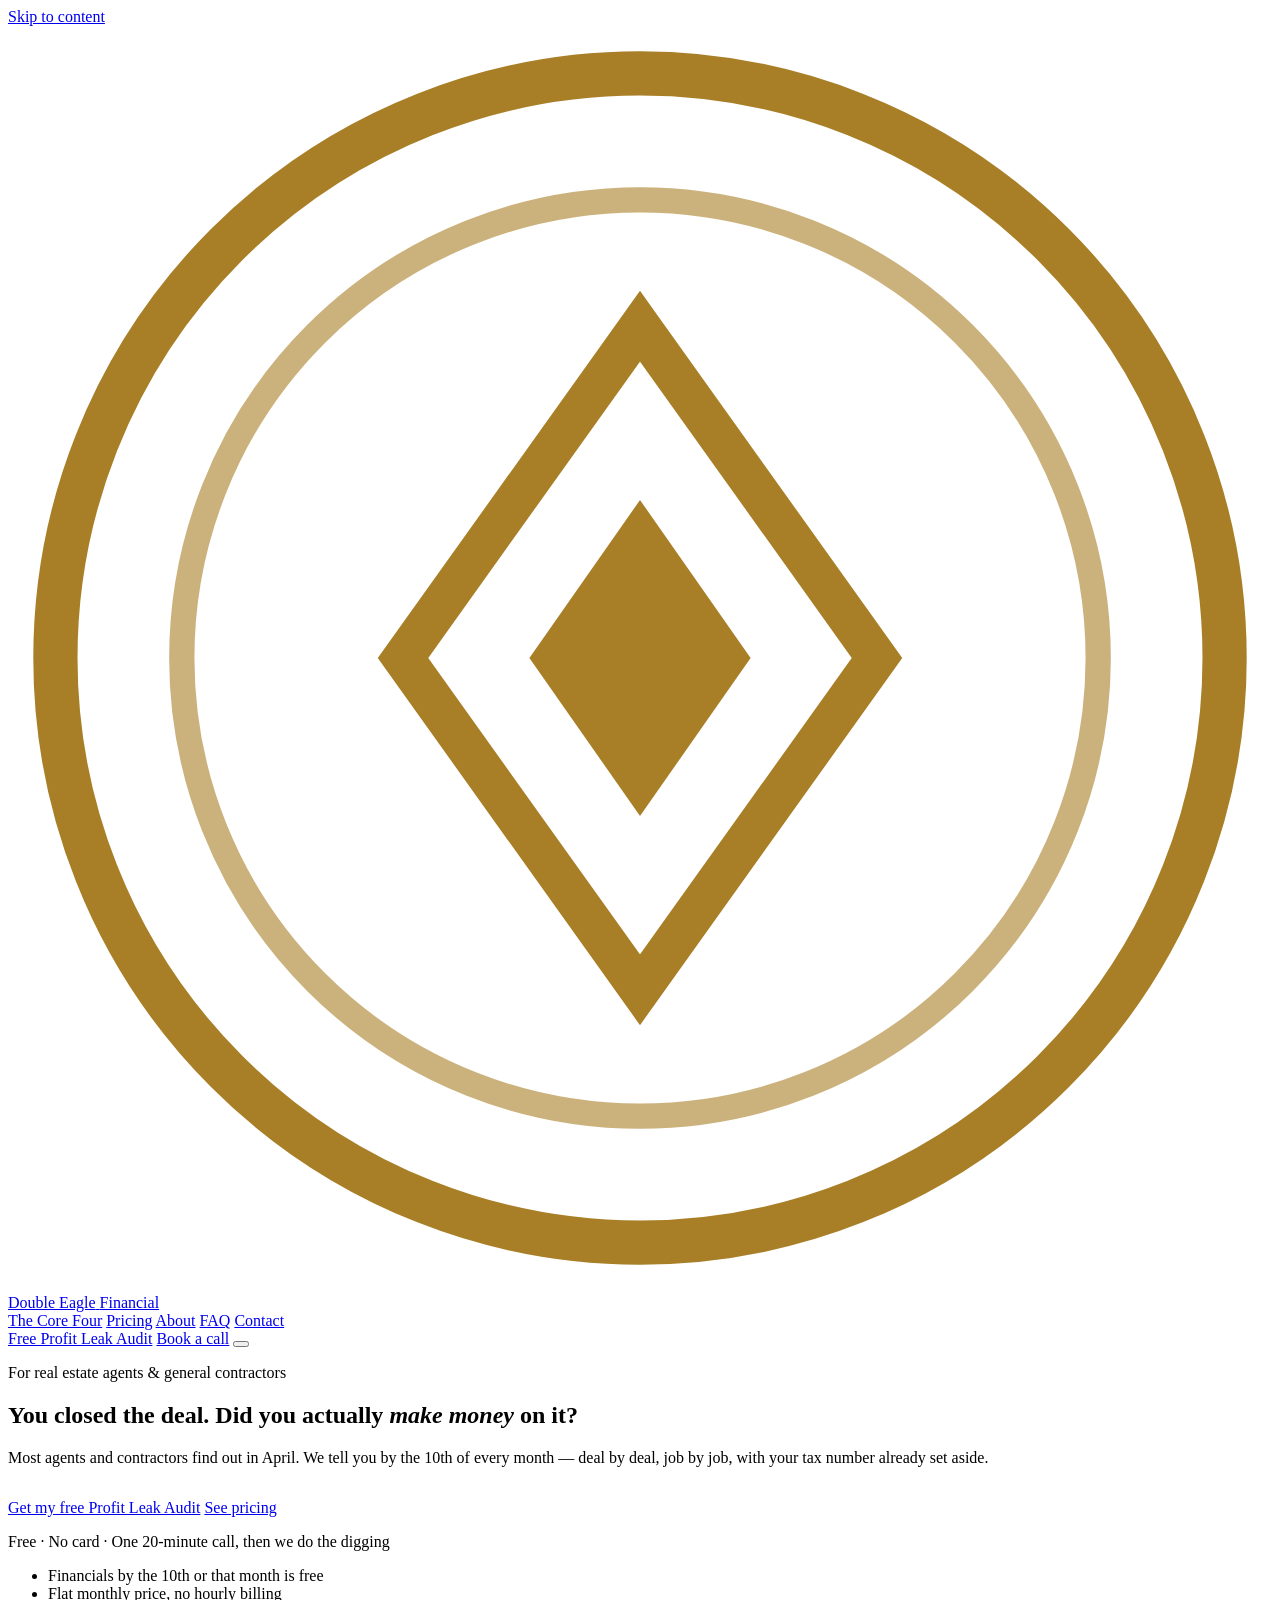
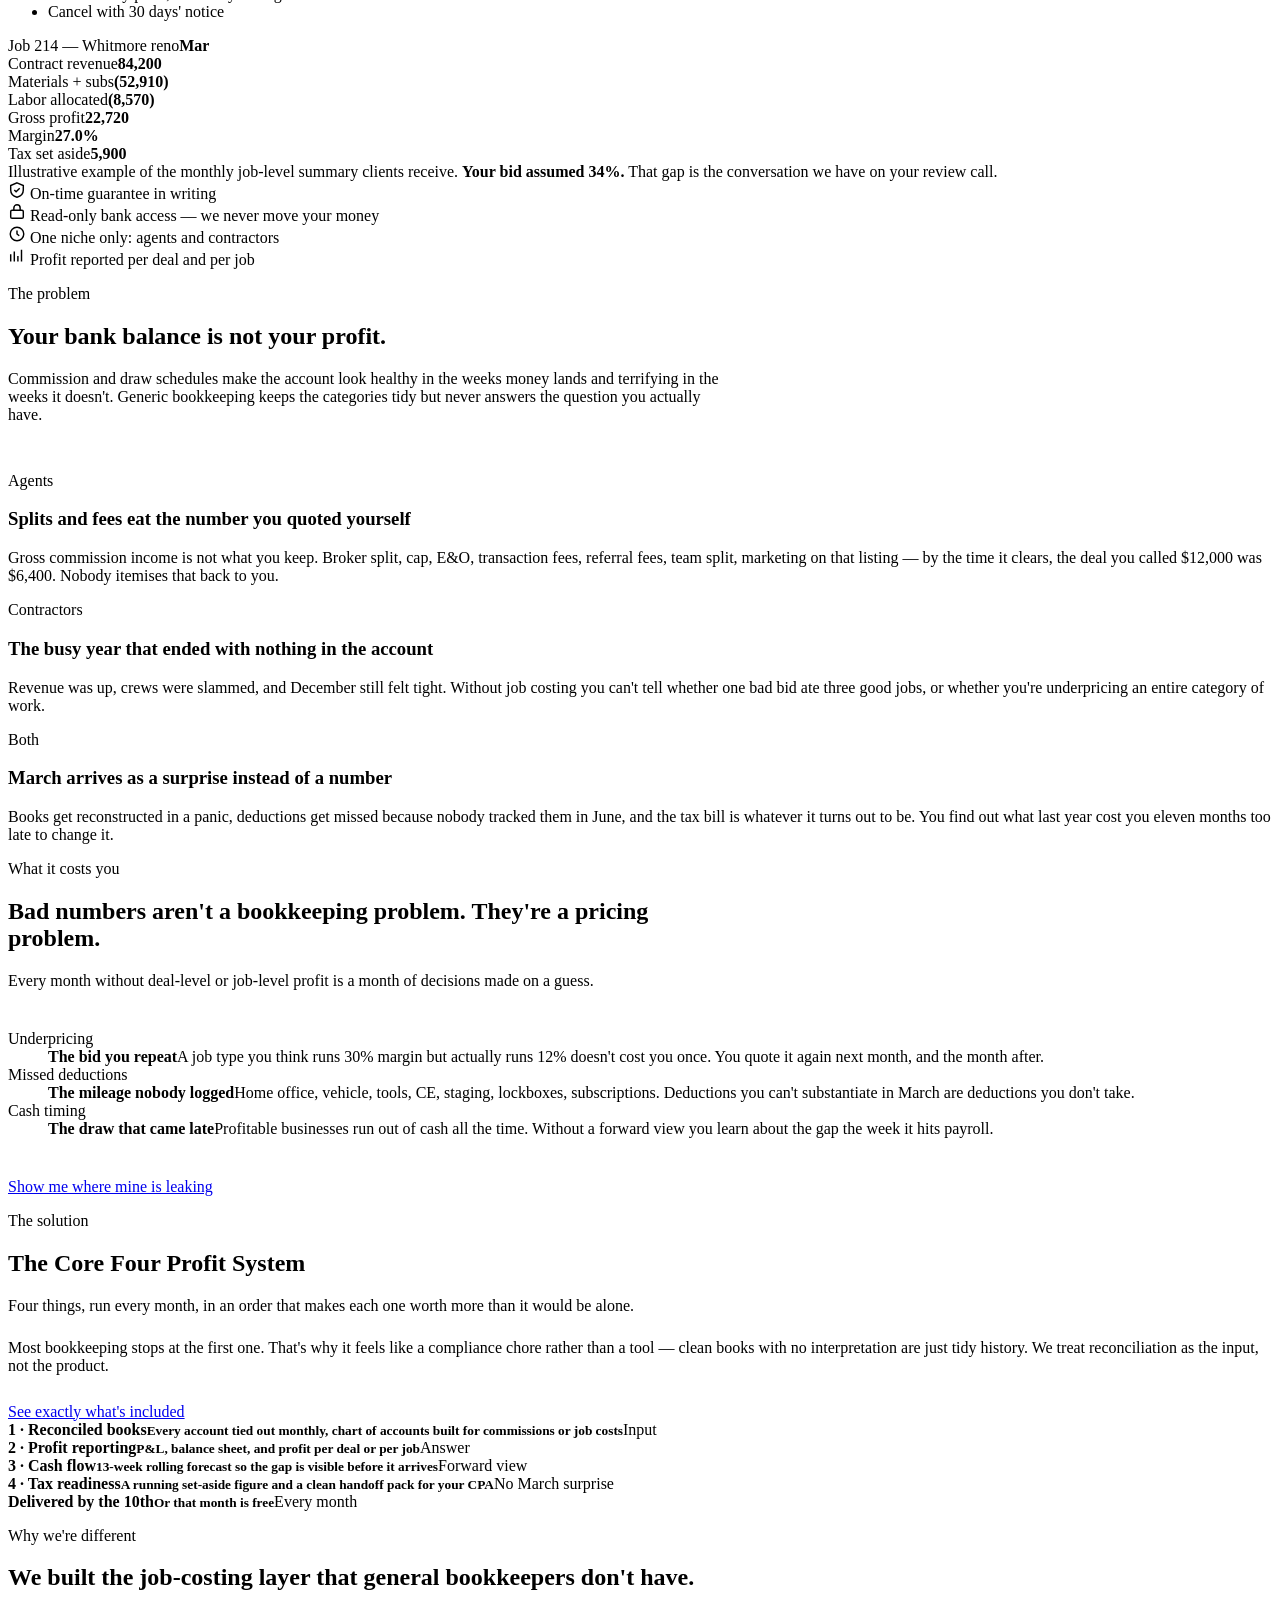
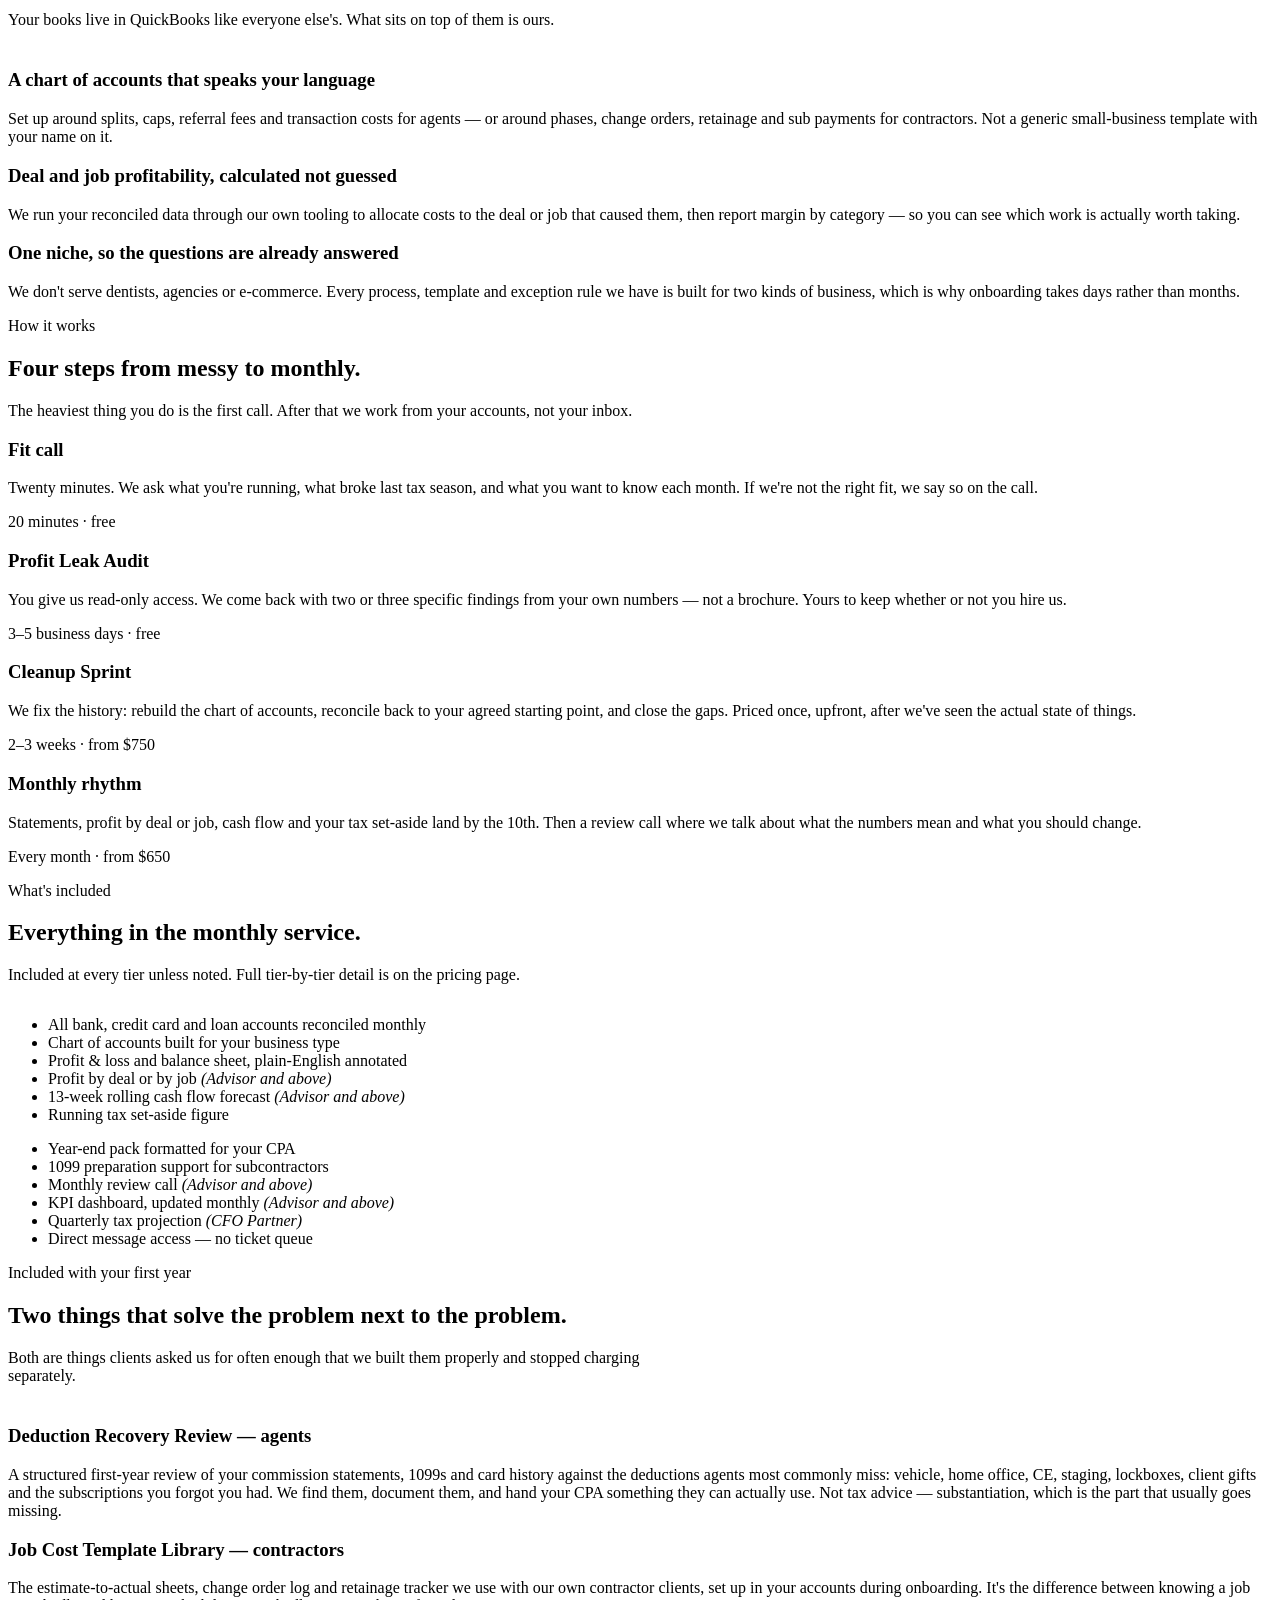
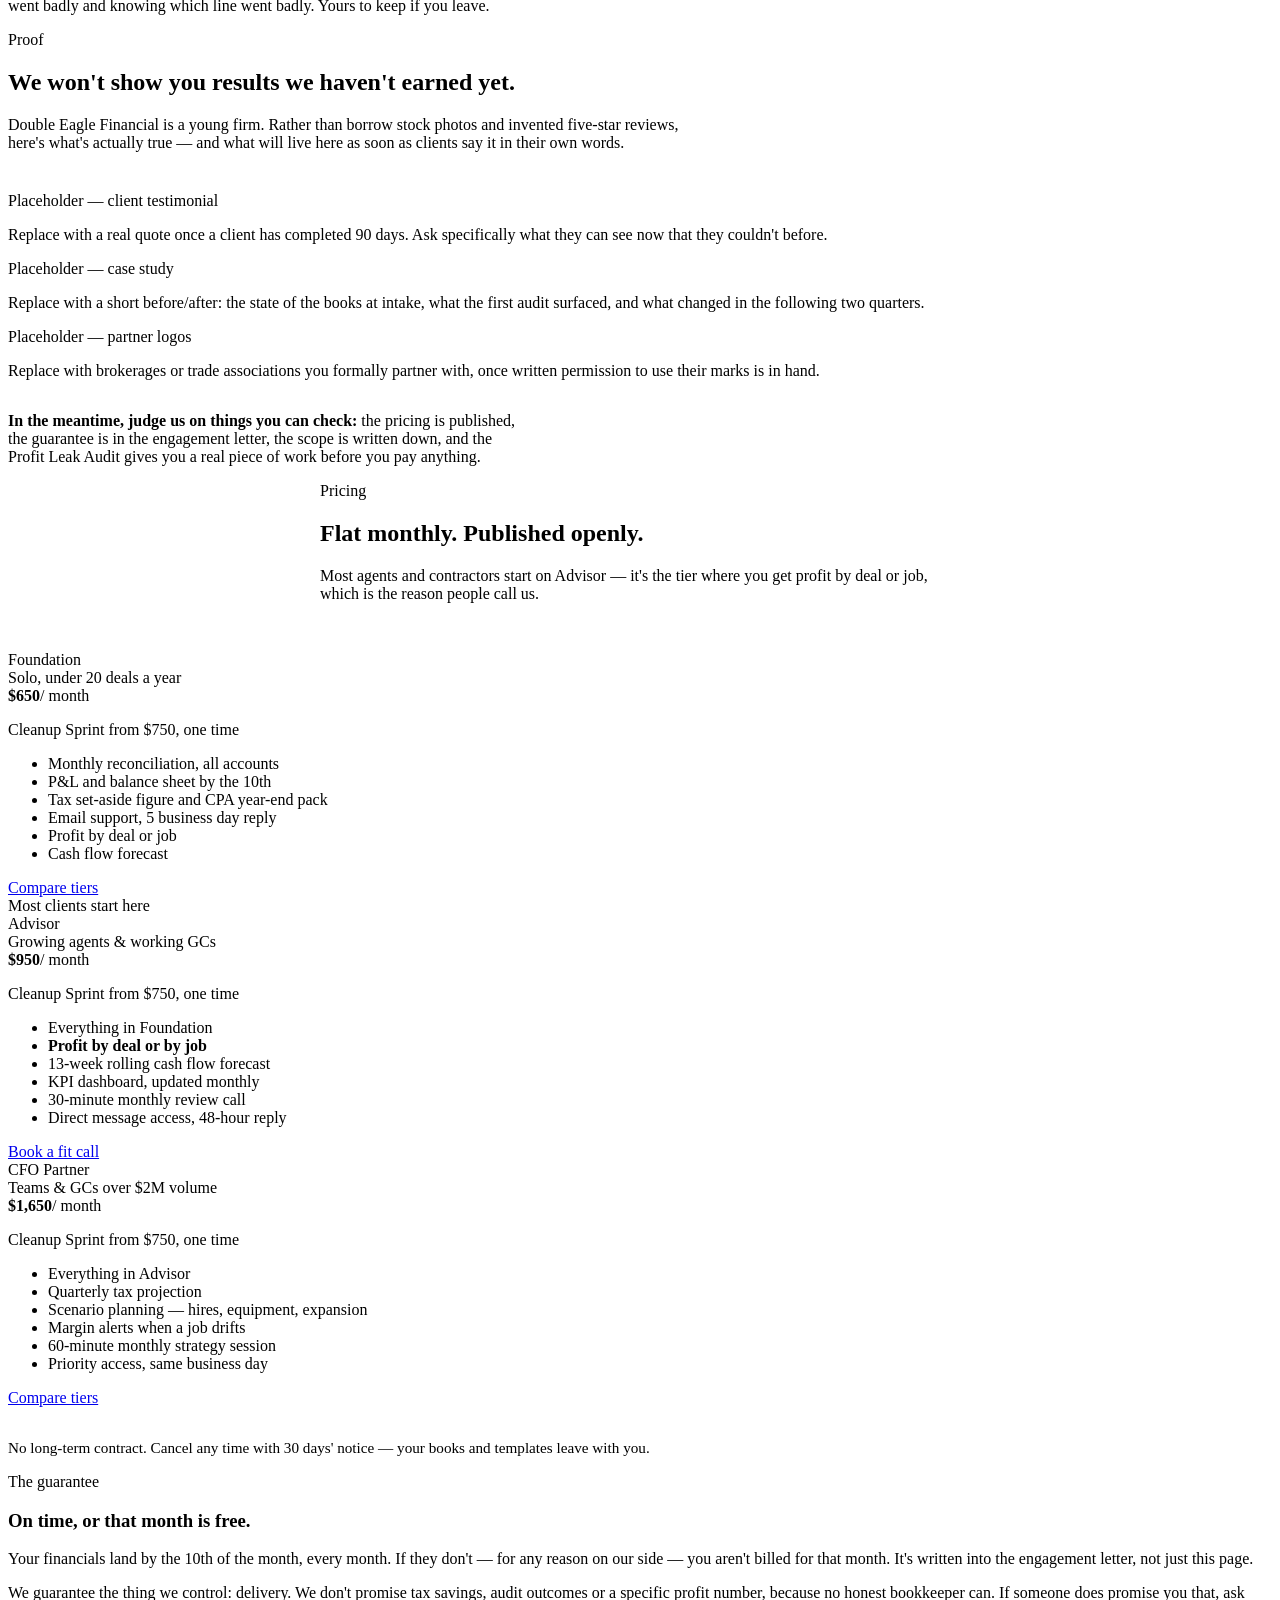
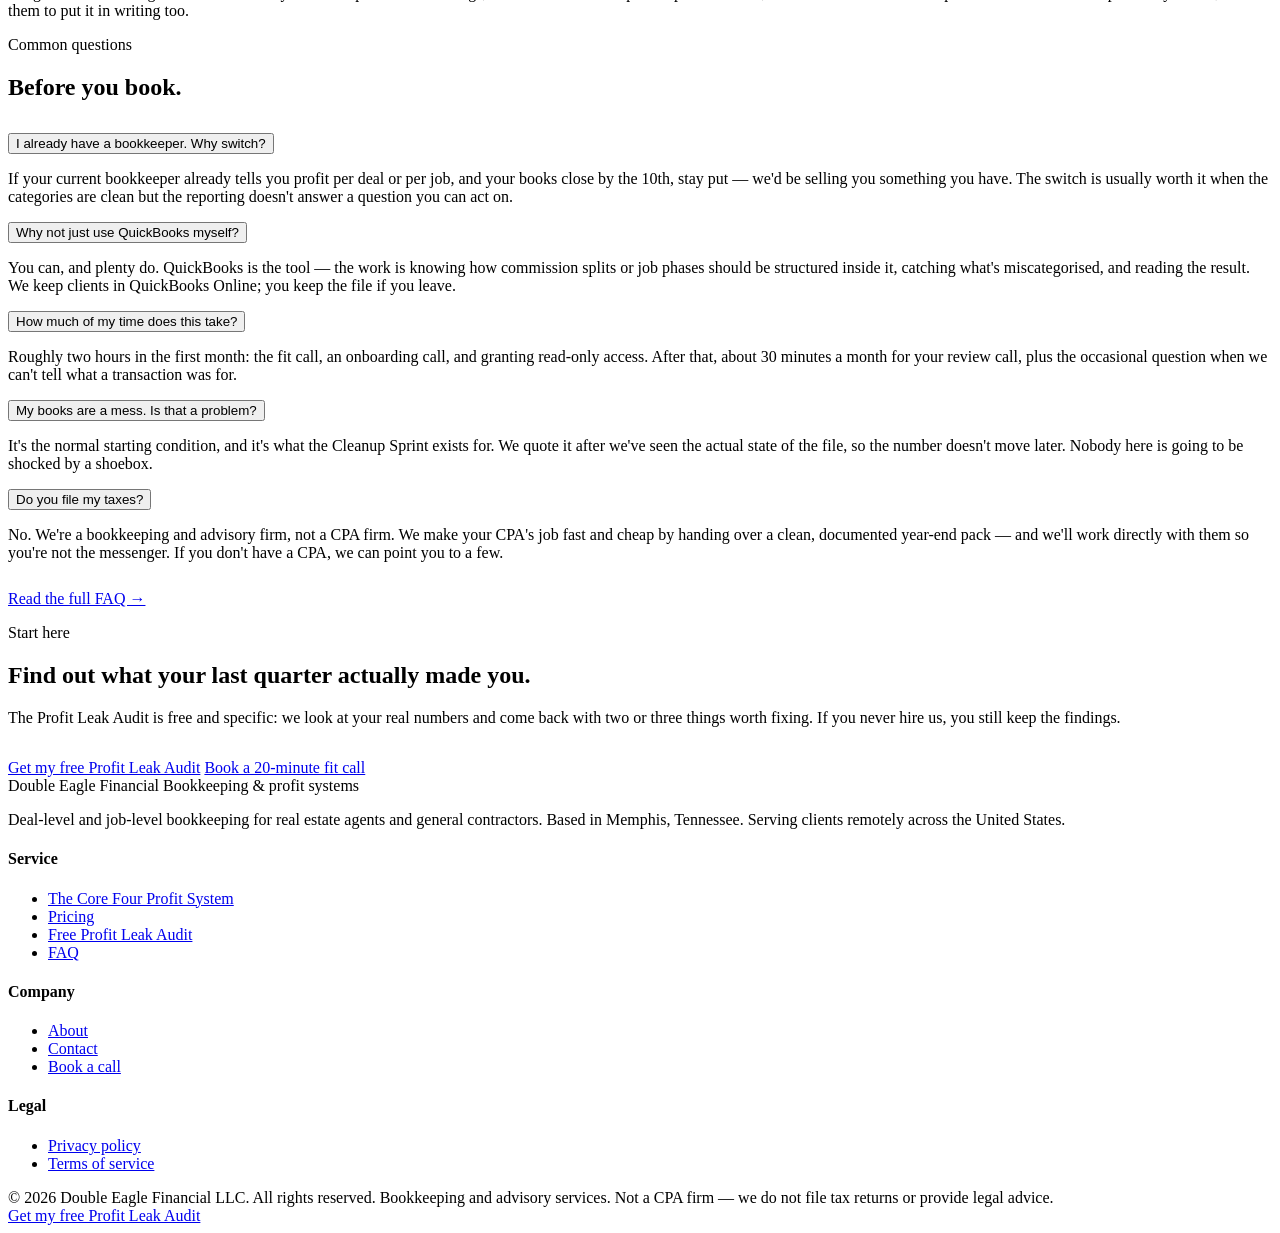
==== index.html @ de927825 "Add files via upload" ====
<!DOCTYPE html>
<html lang="en">
<head>
<meta charset="utf-8">
<meta name="viewport" content="width=device-width, initial-scale=1">
<title>Bookkeeping for Agents & Contractors | Double Eagle Financial</title>
<meta name="description" content="Know your real profit on every deal and every job by the 10th of the month — with taxes already handled. Bookkeeping built for real estate agents and general contractors.">
<link rel="canonical" href="https://www.doubleeaglefinancial.com">
<meta name="robots" content="index, follow">

<meta property="og:type" content="website">
<meta property="og:site_name" content="Double Eagle Financial">
<meta property="og:title" content="Bookkeeping for Agents & Contractors | Double Eagle Financial">
<meta property="og:description" content="Know your real profit on every deal and every job by the 10th of the month — with taxes already handled. Bookkeeping built for real estate agents and general contractors.">
<meta property="og:url" content="https://www.doubleeaglefinancial.com">
<meta property="og:image" content="https://www.doubleeaglefinancial.com/assets/img/og-card.svg">
<meta name="twitter:card" content="summary_large_image">

<link rel="icon" href="/assets/img/favicon.svg" type="image/svg+xml">
<link rel="apple-touch-icon" href="/assets/img/favicon.svg">
<meta name="theme-color" content="#10161C">

<link rel="preconnect" href="https://fonts.googleapis.com">
<link rel="preconnect" href="https://fonts.gstatic.com" crossorigin>
<link rel="preload" as="style" href="https://fonts.googleapis.com/css2?family=Fraunces:ital,opsz,wght@0,9..144,400..600;1,9..144,400..500&family=Inter:wght@400..700&family=IBM+Plex+Mono:wght@400;500&display=swap">
<link rel="stylesheet" href="https://fonts.googleapis.com/css2?family=Fraunces:ital,opsz,wght@0,9..144,400..600;1,9..144,400..500&family=Inter:wght@400..700&family=IBM+Plex+Mono:wght@400;500&display=swap" media="print" onload="this.media='all'">
<noscript><link rel="stylesheet" href="https://fonts.googleapis.com/css2?family=Fraunces:ital,opsz,wght@0,9..144,400..600;1,9..144,400..500&family=Inter:wght@400..700&family=IBM+Plex+Mono:wght@400;500&display=swap"></noscript>

<script>document.documentElement.className+=" js";</script>
<link rel="stylesheet" href="/assets/css/styles.css">
<script src="/assets/js/config.js"></script>
<script type="application/ld+json">
{
  "@context": "https://schema.org",
  "@type": "AccountingService",
  "name": "Double Eagle Financial LLC",
  "description": "Deal-level and job-level bookkeeping, cash flow reporting and tax-readiness for real estate agents and general contractors.",
  "url": "https://www.doubleeaglefinancial.com",
  "email": "hello@doubleeaglefinancial.com",
  "areaServed": { "@type": "Country", "name": "United States" },
  "address": { "@type": "PostalAddress", "addressLocality": "Memphis", "addressRegion": "TN", "addressCountry": "US" },
  "knowsAbout": ["Real estate agent bookkeeping", "Contractor job costing", "Commission tracking", "Cash flow forecasting"],
  "makesOffer": [
    { "@type": "Offer", "name": "Foundation", "price": "650", "priceCurrency": "USD",
      "itemOffered": { "@type": "Service", "name": "The Core Four Profit System — Foundation" } },
    { "@type": "Offer", "name": "Advisor", "price": "950", "priceCurrency": "USD",
      "itemOffered": { "@type": "Service", "name": "The Core Four Profit System — Advisor" } },
    { "@type": "Offer", "name": "CFO Partner", "price": "1650", "priceCurrency": "USD",
      "itemOffered": { "@type": "Service", "name": "The Core Four Profit System — CFO Partner" } }
  ]
}
</script>
</head>
<body data-page="home">
<a class="skip-link" href="#main">Skip to content</a>

<header class="site-header">
  <div class="wrap header-inner">
    <a class="logo" href="/" aria-label="Double Eagle Financial — home">
      <svg class="logo-mark" viewBox="0 0 40 40" fill="none" aria-hidden="true" focusable="false">
        <circle cx="20" cy="20" r="18.5" stroke="#A87F26" stroke-width="1.4"/>
        <circle cx="20" cy="20" r="14.5" stroke="#A87F26" stroke-width="0.8" opacity="0.6"/>
        <path d="M20 9.5 L27.5 20 L20 30.5 L12.5 20 Z" stroke="#A87F26" stroke-width="1.3" fill="none"/>
        <path d="M20 15 L23.5 20 L20 25 L16.5 20 Z" fill="#A87F26"/>
      </svg>
      <span class="logo-text">
        <span class="logo-name">Double Eagle</span>
        <span class="logo-sub">Financial</span>
      </span>
    </a>

    <nav class="nav" id="primary-nav" aria-label="Main">
      <a href="/the-core-four.html">The Core Four</a>
      <a href="/pricing.html">Pricing</a>
      <a href="/about.html">About</a>
      <a href="/faq.html">FAQ</a>
      <a href="/contact.html">Contact</a>
    </nav>

    <div class="header-cta">
      <a class="btn btn--ghost" href="/profit-leak-audit.html" data-cta="lead-magnet" data-cta-location="header">Free Profit Leak Audit</a>
      <a class="btn btn--primary" href="/book-a-call.html" data-cta="book-call" data-cta-location="header">Book a call</a>
      <button class="nav-toggle" type="button" aria-expanded="false" aria-controls="primary-nav" aria-label="Open menu">
        <span></span>
      </button>
    </div>
  </div>
</header>

<main id="main">
<section class="hero">
  <div class="wrap hero-grid">
    <div>
      <p class="eyebrow">For real estate agents &amp; general contractors</p>
      <h1>You closed the deal. Did you actually <em>make money</em> on it?</h1>
      <p class="hero-sub">Most agents and contractors find out in April. We tell you by the 10th of every month — deal by deal, job by job, with your tax number already set aside.</p>
      <div class="btn-row" style="margin-top:2rem">
        <a class="btn btn--primary" href="/profit-leak-audit.html" data-cta="lead-magnet" data-cta-location="hero">Get my free Profit Leak Audit</a>
        <a class="btn btn--ghost" href="/pricing.html" data-cta="pricing" data-cta-location="hero">See pricing</a>
      </div>
      <p class="btn-note">Free · No card · One 20-minute call, then we do the digging</p>
      <ul class="hero-trust">
        <li>Financials by the 10th or that month is free</li>
        <li>Flat monthly price, no hourly billing</li>
        <li>Cancel with 30 days' notice</li>
      </ul>
    </div>

    <div class="ledger-card" role="img" aria-label="Example monthly profit summary showing a job with revenue of 84,200 dollars, direct costs of 61,480 dollars, a gross profit of 22,720 dollars at 27 percent margin, and 5,900 dollars set aside for tax.">
      <div class="ledger-card__head"><span>Job 214 — Whitmore reno</span><strong>Mar</strong></div>
      <div class="ledger-row"><span>Contract revenue</span><b>84,200</b></div>
      <div class="ledger-row"><span>Materials + subs</span><b class="neg">(52,910)</b></div>
      <div class="ledger-row"><span>Labor allocated</span><b class="neg">(8,570)</b></div>
      <div class="ledger-row"><span>Gross profit</span><b class="pos">22,720</b></div>
      <div class="ledger-row"><span>Margin</span><b class="pos">27.0%</b></div>
      <div class="ledger-row"><span>Tax set aside</span><b>5,900</b></div>
      <div class="ledger-card__foot">Illustrative example of the monthly job-level summary clients receive. <b>Your bid assumed 34%.</b> That gap is the conversation we have on your review call.</div>
    </div>
  </div>
</section>

<section class="trust-strip">
  <div class="wrap">
    <div class="trust-item">
      <svg width="18" height="18" viewBox="0 0 20 20" fill="none" stroke="currentColor" stroke-width="1.6" aria-hidden="true"><path d="M10 2l7 3v5c0 4-3 7-7 8-4-1-7-4-7-8V5l7-3z"/><path d="M7 10l2 2 4-4"/></svg>
      <span>On-time guarantee in writing</span>
    </div>
    <div class="trust-item">
      <svg width="18" height="18" viewBox="0 0 20 20" fill="none" stroke="currentColor" stroke-width="1.6" aria-hidden="true"><rect x="3" y="8" width="14" height="9" rx="1.5"/><path d="M6.5 8V5.5a3.5 3.5 0 017 0V8"/></svg>
      <span>Read-only bank access — we never move your money</span>
    </div>
    <div class="trust-item">
      <svg width="18" height="18" viewBox="0 0 20 20" fill="none" stroke="currentColor" stroke-width="1.6" aria-hidden="true"><circle cx="10" cy="10" r="7.5"/><path d="M10 6v4l2.5 2"/></svg>
      <span>One niche only: agents and contractors</span>
    </div>
    <div class="trust-item">
      <svg width="18" height="18" viewBox="0 0 20 20" fill="none" stroke="currentColor" stroke-width="1.6" aria-hidden="true"><path d="M3 16V8m4 8V5m4 11v-6m4 6V3"/></svg>
      <span>Profit reported per deal and per job</span>
    </div>
  </div>
</section>

<section class="section section--white">
  <div class="wrap">
    <div style="max-width:720px">
      <p class="eyebrow">The problem</p>
      <h2>Your bank balance is not your profit.</h2>
      <p class="lede">Commission and draw schedules make the account look healthy in the weeks money lands and terrifying in the weeks it doesn't. Generic bookkeeping keeps the categories tidy but never answers the question you actually have.</p>
    </div>

    <div class="grid grid--3 reveal" style="margin-top:3rem">
      <div class="rule-card">
        <span class="tag">Agents</span>
        <h3>Splits and fees eat the number you quoted yourself</h3>
        <p>Gross commission income is not what you keep. Broker split, cap, E&amp;O, transaction fees, referral fees, team split, marketing on that listing — by the time it clears, the deal you called $12,000 was $6,400. Nobody itemises that back to you.</p>
      </div>
      <div class="rule-card">
        <span class="tag">Contractors</span>
        <h3>The busy year that ended with nothing in the account</h3>
        <p>Revenue was up, crews were slammed, and December still felt tight. Without job costing you can't tell whether one bad bid ate three good jobs, or whether you're underpricing an entire category of work.</p>
      </div>
      <div class="rule-card">
        <span class="tag">Both</span>
        <h3>March arrives as a surprise instead of a number</h3>
        <p>Books get reconstructed in a panic, deductions get missed because nobody tracked them in June, and the tax bill is whatever it turns out to be. You find out what last year cost you eleven months too late to change it.</p>
      </div>
    </div>
  </div>
</section>

<section class="section section--ink">
  <div class="wrap">
    <div style="max-width:680px">
      <p class="eyebrow">What it costs you</p>
      <h2>Bad numbers aren't a bookkeeping problem. They're a pricing problem.</h2>
      <p class="lede">Every month without deal-level or job-level profit is a month of decisions made on a guess.</p>
    </div>

    <dl class="figure-grid" style="margin-top:2.5rem">
      <div class="figure">
        <dt>Underpricing</dt>
        <dd><strong>The bid you repeat</strong>A job type you think runs 30% margin but actually runs 12% doesn't cost you once. You quote it again next month, and the month after.</dd>
      </div>
      <div class="figure">
        <dt>Missed deductions</dt>
        <dd><strong>The mileage nobody logged</strong>Home office, vehicle, tools, CE, staging, lockboxes, subscriptions. Deductions you can't substantiate in March are deductions you don't take.</dd>
      </div>
      <div class="figure">
        <dt>Cash timing</dt>
        <dd><strong>The draw that came late</strong>Profitable businesses run out of cash all the time. Without a forward view you learn about the gap the week it hits payroll.</dd>
      </div>
    </dl>

    <div class="btn-row" style="margin-top:2.5rem">
      <a class="btn btn--primary" href="/profit-leak-audit.html" data-cta="lead-magnet" data-cta-location="cost-section">Show me where mine is leaking</a>
    </div>
  </div>
</section>

<section class="section">
  <div class="wrap">
    <div class="split split--wide-left">
      <div>
        <p class="eyebrow">The solution</p>
        <h2>The Core Four Profit System</h2>
        <p class="lede">Four things, run every month, in an order that makes each one worth more than it would be alone.</p>
        <p style="margin-top:1.5rem">Most bookkeeping stops at the first one. That's why it feels like a compliance chore rather than a tool — clean books with no interpretation are just tidy history. We treat reconciliation as the input, not the product.</p>
        <div class="btn-row" style="margin-top:1.75rem">
          <a class="btn btn--dark" href="/the-core-four.html" data-cta="offer-page" data-cta-location="solution">See exactly what's included</a>
        </div>
      </div>
      <div class="stack">
        <div class="stack-row"><strong>1 · Reconciled books<small>Every account tied out monthly, chart of accounts built for commissions or job costs</small></strong><span>Input</span></div>
        <div class="stack-row"><strong>2 · Profit reporting<small>P&amp;L, balance sheet, and profit per deal or per job</small></strong><span>Answer</span></div>
        <div class="stack-row"><strong>3 · Cash flow<small>13-week rolling forecast so the gap is visible before it arrives</small></strong><span>Forward view</span></div>
        <div class="stack-row"><strong>4 · Tax readiness<small>A running set-aside figure and a clean handoff pack for your CPA</small></strong><span>No March surprise</span></div>
        <div class="stack-row stack-row--total"><strong>Delivered by the 10th<small>Or that month is free</small></strong><span>Every month</span></div>
      </div>
    </div>
  </div>
</section>

<section class="section section--white">
  <div class="wrap">
    <div style="max-width:700px">
      <p class="eyebrow">Why we're different</p>
      <h2>We built the job-costing layer that general bookkeepers don't have.</h2>
      <p class="lede">Your books live in QuickBooks like everyone else's. What sits on top of them is ours.</p>
    </div>
    <div class="grid grid--3 reveal" style="margin-top:2.5rem">
      <div class="card">
        <h3>A chart of accounts that speaks your language</h3>
        <p>Set up around splits, caps, referral fees and transaction costs for agents — or around phases, change orders, retainage and sub payments for contractors. Not a generic small-business template with your name on it.</p>
      </div>
      <div class="card">
        <h3>Deal and job profitability, calculated not guessed</h3>
        <p>We run your reconciled data through our own tooling to allocate costs to the deal or job that caused them, then report margin by category — so you can see which work is actually worth taking.</p>
      </div>
      <div class="card">
        <h3>One niche, so the questions are already answered</h3>
        <p>We don't serve dentists, agencies or e-commerce. Every process, template and exception rule we have is built for two kinds of business, which is why onboarding takes days rather than months.</p>
      </div>
    </div>
  </div>
</section>

<section class="section">
  <div class="wrap">
    <div class="split">
      <div>
        <p class="eyebrow">How it works</p>
        <h2>Four steps from messy to monthly.</h2>
        <p class="lede">The heaviest thing you do is the first call. After that we work from your accounts, not your inbox.</p>
      </div>
      <div class="steps">
        <div class="step">
          <div>
            <h3>Fit call</h3>
            <p>Twenty minutes. We ask what you're running, what broke last tax season, and what you want to know each month. If we're not the right fit, we say so on the call.</p>
            <span class="when">20 minutes · free</span>
          </div>
        </div>
        <div class="step">
          <div>
            <h3>Profit Leak Audit</h3>
            <p>You give us read-only access. We come back with two or three specific findings from your own numbers — not a brochure. Yours to keep whether or not you hire us.</p>
            <span class="when">3–5 business days · free</span>
          </div>
        </div>
        <div class="step">
          <div>
            <h3>Cleanup Sprint</h3>
            <p>We fix the history: rebuild the chart of accounts, reconcile back to your agreed starting point, and close the gaps. Priced once, upfront, after we've seen the actual state of things.</p>
            <span class="when">2–3 weeks · from $750</span>
          </div>
        </div>
        <div class="step">
          <div>
            <h3>Monthly rhythm</h3>
            <p>Statements, profit by deal or job, cash flow and your tax set-aside land by the 10th. Then a review call where we talk about what the numbers mean and what you should change.</p>
            <span class="when">Every month · from $650</span>
          </div>
        </div>
      </div>
    </div>
  </div>
</section>

<section class="section section--white">
  <div class="wrap">
    <div style="max-width:700px">
      <p class="eyebrow">What's included</p>
      <h2>Everything in the monthly service.</h2>
      <p class="lede">Included at every tier unless noted. Full tier-by-tier detail is on the pricing page.</p>
    </div>
    <div class="included" style="margin-top:2rem">
      <ul>
        <li>All bank, credit card and loan accounts reconciled monthly</li>
        <li>Chart of accounts built for your business type</li>
        <li>Profit &amp; loss and balance sheet, plain-English annotated</li>
        <li>Profit by deal or by job <em>(Advisor and above)</em></li>
        <li>13-week rolling cash flow forecast <em>(Advisor and above)</em></li>
        <li>Running tax set-aside figure</li>
      </ul>
      <ul>
        <li>Year-end pack formatted for your CPA</li>
        <li>1099 preparation support for subcontractors</li>
        <li>Monthly review call <em>(Advisor and above)</em></li>
        <li>KPI dashboard, updated monthly <em>(Advisor and above)</em></li>
        <li>Quarterly tax projection <em>(CFO Partner)</em></li>
        <li>Direct message access — no ticket queue</li>
      </ul>
    </div>
  </div>
</section>

<section class="section section--ink">
  <div class="wrap">
    <div style="max-width:700px">
      <p class="eyebrow">Included with your first year</p>
      <h2>Two things that solve the problem next to the problem.</h2>
      <p class="lede">Both are things clients asked us for often enough that we built them properly and stopped charging separately.</p>
    </div>
    <div class="grid grid--2 reveal" style="margin-top:2.5rem">
      <div class="card card--ink">
        <h3>Deduction Recovery Review — agents</h3>
        <p>A structured first-year review of your commission statements, 1099s and card history against the deductions agents most commonly miss: vehicle, home office, CE, staging, lockboxes, client gifts and the subscriptions you forgot you had. We find them, document them, and hand your CPA something they can actually use. Not tax advice — substantiation, which is the part that usually goes missing.</p>
      </div>
      <div class="card card--ink">
        <h3>Job Cost Template Library — contractors</h3>
        <p>The estimate-to-actual sheets, change order log and retainage tracker we use with our own contractor clients, set up in your accounts during onboarding. It's the difference between knowing a job went badly and knowing which line went badly. Yours to keep if you leave.</p>
      </div>
    </div>
  </div>
</section>

<section class="section">
  <div class="wrap">
    <div style="max-width:700px">
      <p class="eyebrow">Proof</p>
      <h2>We won't show you results we haven't earned yet.</h2>
      <p class="lede">Double Eagle Financial is a young firm. Rather than borrow stock photos and invented five-star reviews, here's what's actually true — and what will live here as soon as clients say it in their own words.</p>
    </div>
    <div class="grid grid--3 reveal" style="margin-top:2.5rem">
      <div class="proof-placeholder">
        <span class="tag">Placeholder — client testimonial</span>
        <p>Replace with a real quote once a client has completed 90 days. Ask specifically what they can see now that they couldn't before.</p>
      </div>
      <div class="proof-placeholder">
        <span class="tag">Placeholder — case study</span>
        <p>Replace with a short before/after: the state of the books at intake, what the first audit surfaced, and what changed in the following two quarters.</p>
      </div>
      <div class="proof-placeholder">
        <span class="tag">Placeholder — partner logos</span>
        <p>Replace with brokerages or trade associations you formally partner with, once written permission to use their marks is in hand.</p>
      </div>
    </div>
    <p style="margin-top:2rem;max-width:65ch"><strong>In the meantime, judge us on things you can check:</strong> the pricing is published, the guarantee is in the engagement letter, the scope is written down, and the Profit Leak Audit gives you a real piece of work before you pay anything.</p>
  </div>
</section>

<section class="section section--white">
  <div class="wrap">
    <div class="center" style="max-width:640px;margin-inline:auto">
      <p class="eyebrow eyebrow--center">Pricing</p>
      <h2>Flat monthly. Published openly.</h2>
      <p class="lede">Most agents and contractors start on Advisor — it's the tier where you get profit by deal or job, which is the reason people call us.</p>
    </div>

    <div class="tiers" style="margin-top:3rem">
      <div class="tier">
        <div class="tier__name">Foundation</div>
        <div class="tier__for">Solo, under 20 deals a year</div>
        <div class="tier__price"><b>$650</b><span>/ month</span></div>
        <p class="tier__setup">Cleanup Sprint from $750, one time</p>
        <ul>
          <li>Monthly reconciliation, all accounts</li>
          <li>P&amp;L and balance sheet by the 10th</li>
          <li>Tax set-aside figure and CPA year-end pack</li>
          <li>Email support, 5 business day reply</li>
          <li class="off">Profit by deal or job</li>
          <li class="off">Cash flow forecast</li>
        </ul>
        <a class="btn btn--ghost btn--block" href="/pricing.html" data-cta="pricing-foundation" data-cta-location="home-pricing">Compare tiers</a>
      </div>

      <div class="tier tier--featured">
        <span class="tier__flag">Most clients start here</span>
        <div class="tier__name">Advisor</div>
        <div class="tier__for">Growing agents &amp; working GCs</div>
        <div class="tier__price"><b>$950</b><span>/ month</span></div>
        <p class="tier__setup">Cleanup Sprint from $750, one time</p>
        <ul>
          <li>Everything in Foundation</li>
          <li><strong>Profit by deal or by job</strong></li>
          <li>13-week rolling cash flow forecast</li>
          <li>KPI dashboard, updated monthly</li>
          <li>30-minute monthly review call</li>
          <li>Direct message access, 48-hour reply</li>
        </ul>
        <a class="btn btn--primary btn--block" href="/book-a-call.html" data-cta="book-call" data-cta-location="home-pricing">Book a fit call</a>
      </div>

      <div class="tier">
        <div class="tier__name">CFO Partner</div>
        <div class="tier__for">Teams &amp; GCs over $2M volume</div>
        <div class="tier__price"><b>$1,650</b><span>/ month</span></div>
        <p class="tier__setup">Cleanup Sprint from $750, one time</p>
        <ul>
          <li>Everything in Advisor</li>
          <li>Quarterly tax projection</li>
          <li>Scenario planning — hires, equipment, expansion</li>
          <li>Margin alerts when a job drifts</li>
          <li>60-minute monthly strategy session</li>
          <li>Priority access, same business day</li>
        </ul>
        <a class="btn btn--ghost btn--block" href="/pricing.html" data-cta="pricing-cfo" data-cta-location="home-pricing">Compare tiers</a>
      </div>
    </div>
    <p class="center" style="margin-top:2rem;color:var(--muted);font-size:.95rem">No long-term contract. Cancel any time with 30 days' notice — your books and templates leave with you.</p>
  </div>
</section>

<section class="section">
  <div class="wrap wrap--narrow">
    <div class="guarantee">
      <p class="eyebrow">The guarantee</p>
      <h3>On time, or that month is free.</h3>
      <p>Your financials land by the 10th of the month, every month. If they don't — for any reason on our side — you aren't billed for that month. It's written into the engagement letter, not just this page.</p>
      <p>We guarantee the thing we control: delivery. We don't promise tax savings, audit outcomes or a specific profit number, because no honest bookkeeper can. If someone does promise you that, ask them to put it in writing too.</p>
    </div>
  </div>
</section>

<section class="section section--white">
  <div class="wrap wrap--narrow">
    <p class="eyebrow">Common questions</p>
    <h2>Before you book.</h2>
    <div class="faq" style="margin-top:2rem">
      <div class="faq-item">
        <button class="faq-q" type="button" aria-expanded="false" aria-controls="hf1" id="hfq1">I already have a bookkeeper. Why switch?<span class="faq-icon" aria-hidden="true"></span></button>
        <div class="faq-a" id="hf1" role="region" aria-labelledby="hfq1">
          <p>If your current bookkeeper already tells you profit per deal or per job, and your books close by the 10th, stay put — we'd be selling you something you have. The switch is usually worth it when the categories are clean but the reporting doesn't answer a question you can act on.</p>
        </div>
      </div>
      <div class="faq-item">
        <button class="faq-q" type="button" aria-expanded="false" aria-controls="hf2" id="hfq2">Why not just use QuickBooks myself?<span class="faq-icon" aria-hidden="true"></span></button>
        <div class="faq-a" id="hf2" role="region" aria-labelledby="hfq2">
          <p>You can, and plenty do. QuickBooks is the tool — the work is knowing how commission splits or job phases should be structured inside it, catching what's miscategorised, and reading the result. We keep clients in QuickBooks Online; you keep the file if you leave.</p>
        </div>
      </div>
      <div class="faq-item">
        <button class="faq-q" type="button" aria-expanded="false" aria-controls="hf3" id="hfq3">How much of my time does this take?<span class="faq-icon" aria-hidden="true"></span></button>
        <div class="faq-a" id="hf3" role="region" aria-labelledby="hfq3">
          <p>Roughly two hours in the first month: the fit call, an onboarding call, and granting read-only access. After that, about 30 minutes a month for your review call, plus the occasional question when we can't tell what a transaction was for.</p>
        </div>
      </div>
      <div class="faq-item">
        <button class="faq-q" type="button" aria-expanded="false" aria-controls="hf4" id="hfq4">My books are a mess. Is that a problem?<span class="faq-icon" aria-hidden="true"></span></button>
        <div class="faq-a" id="hf4" role="region" aria-labelledby="hfq4">
          <p>It's the normal starting condition, and it's what the Cleanup Sprint exists for. We quote it after we've seen the actual state of the file, so the number doesn't move later. Nobody here is going to be shocked by a shoebox.</p>
        </div>
      </div>
      <div class="faq-item">
        <button class="faq-q" type="button" aria-expanded="false" aria-controls="hf5" id="hfq5">Do you file my taxes?<span class="faq-icon" aria-hidden="true"></span></button>
        <div class="faq-a" id="hf5" role="region" aria-labelledby="hfq5">
          <p>No. We're a bookkeeping and advisory firm, not a CPA firm. We make your CPA's job fast and cheap by handing over a clean, documented year-end pack — and we'll work directly with them so you're not the messenger. If you don't have a CPA, we can point you to a few.</p>
        </div>
      </div>
    </div>
    <p style="margin-top:1.75rem"><a href="/faq.html">Read the full FAQ →</a></p>
  </div>
</section>

<section class="section cta-band">
  <div class="wrap">
    <p class="eyebrow eyebrow--center">Start here</p>
    <h2>Find out what your last quarter actually made you.</h2>
    <p class="lede">The Profit Leak Audit is free and specific: we look at your real numbers and come back with two or three things worth fixing. If you never hire us, you still keep the findings.</p>
    <div class="btn-row btn-row--center" style="margin-top:2rem">
      <a class="btn btn--primary" href="/profit-leak-audit.html" data-cta="lead-magnet" data-cta-location="footer-band">Get my free Profit Leak Audit</a>
      <a class="btn btn--ghost" href="/book-a-call.html" data-cta="book-call" data-cta-location="footer-band">Book a 20-minute fit call</a>
    </div>
  </div>
</section>

</main>

<footer class="site-footer">
  <div class="wrap">
    <div class="footer-grid">
      <div class="footer-brand">
        <span class="logo-text">
          <span class="logo-name">Double Eagle Financial</span>
          <span class="logo-sub">Bookkeeping &amp; profit systems</span>
        </span>
        <p class="footer-blurb">Deal-level and job-level bookkeeping for real estate agents and general contractors. Based in Memphis, Tennessee. Serving clients remotely across the United States.</p>
      </div>
      <div>
        <h4>Service</h4>
        <ul>
          <li><a href="/the-core-four.html">The Core Four Profit System</a></li>
          <li><a href="/pricing.html">Pricing</a></li>
          <li><a href="/profit-leak-audit.html">Free Profit Leak Audit</a></li>
          <li><a href="/faq.html">FAQ</a></li>
        </ul>
      </div>
      <div>
        <h4>Company</h4>
        <ul>
          <li><a href="/about.html">About</a></li>
          <li><a href="/contact.html">Contact</a></li>
          <li><a href="/book-a-call.html">Book a call</a></li>
        </ul>
      </div>
      <div>
        <h4>Legal</h4>
        <ul>
          <li><a href="/privacy.html">Privacy policy</a></li>
          <li><a href="/terms.html">Terms of service</a></li>
        </ul>
      </div>
    </div>
    <div class="footer-bottom">
      <span>© 2026 Double Eagle Financial LLC. All rights reserved.</span>
      <span class="footer-legal">Bookkeeping and advisory services. Not a CPA firm — we do not file tax returns or provide legal advice.</span>
    </div>
  </div>
</footer>

<div class="sticky-cta" aria-hidden="false">
  <a class="btn btn--primary" href="/profit-leak-audit.html" data-cta="lead-magnet" data-cta-location="sticky">Get my free Profit Leak Audit</a>
</div>

<script src="/assets/js/main.js" defer></script>
</body>
</html>
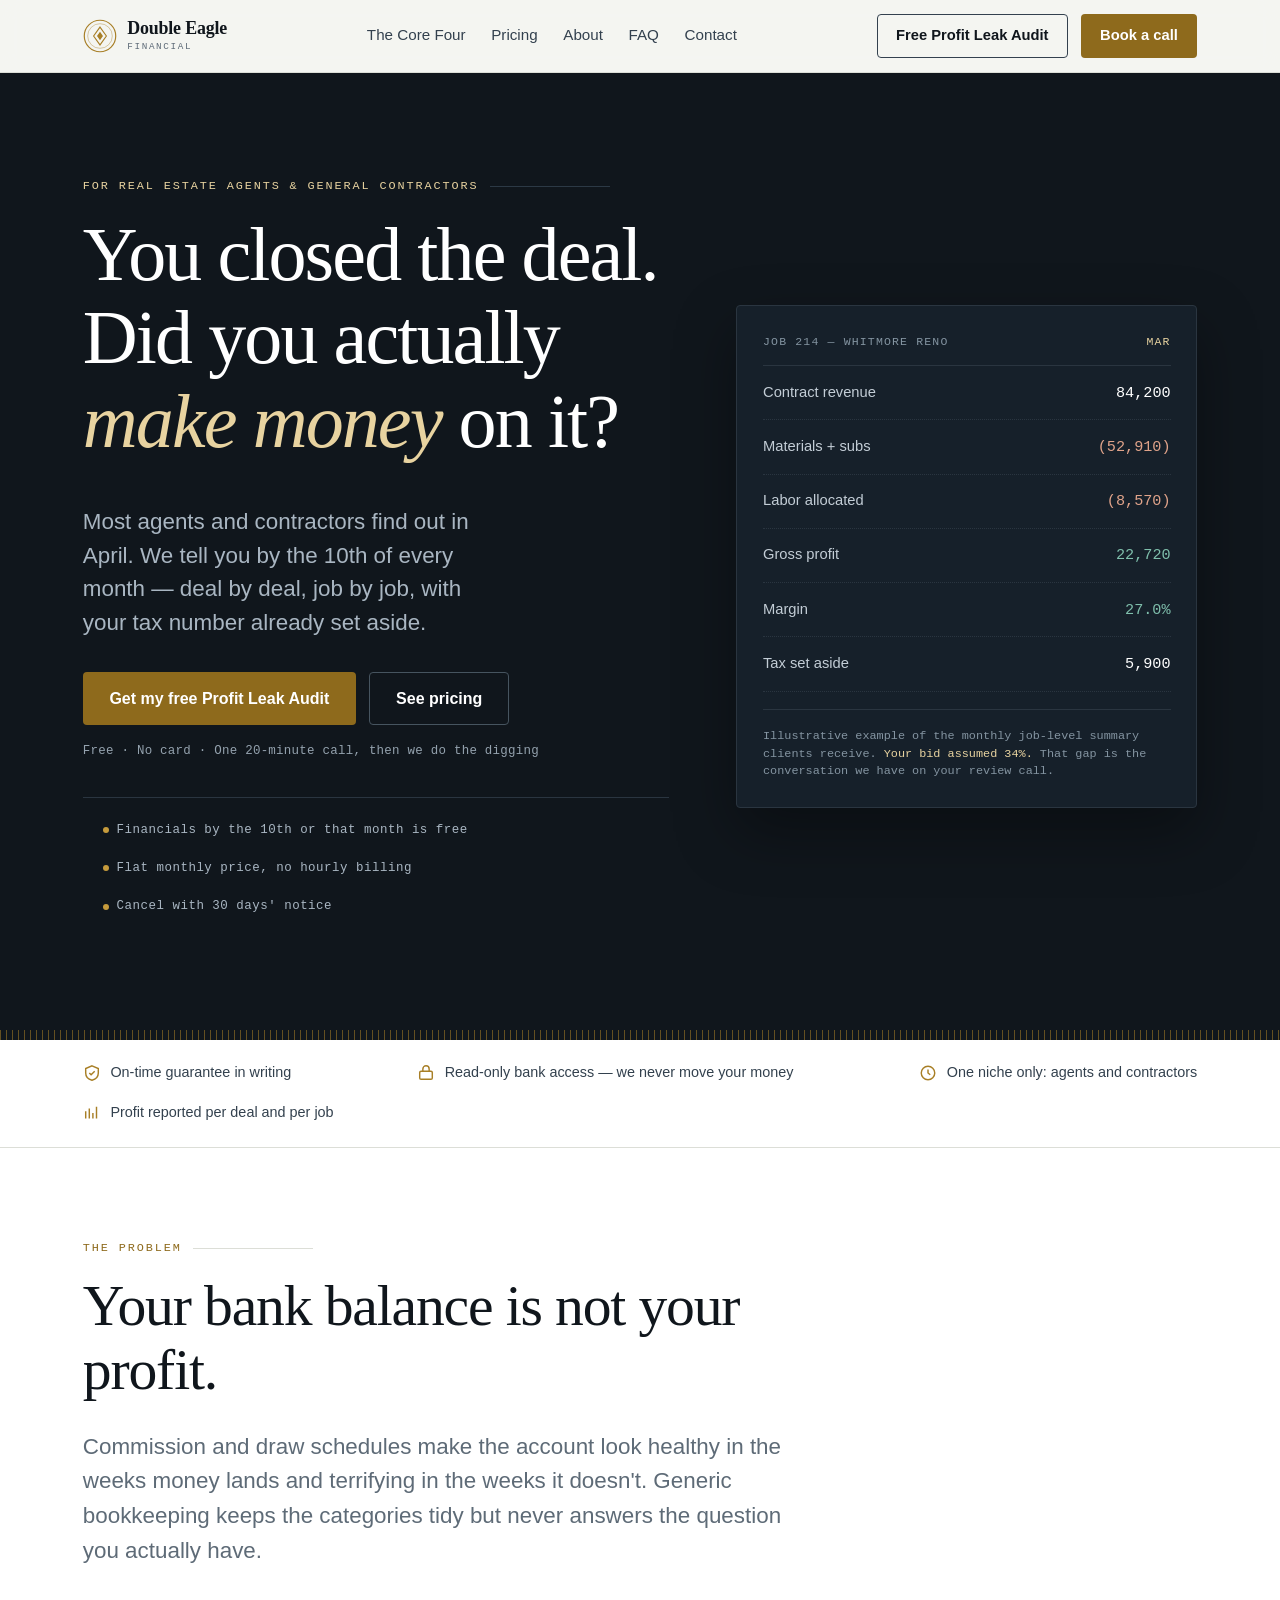
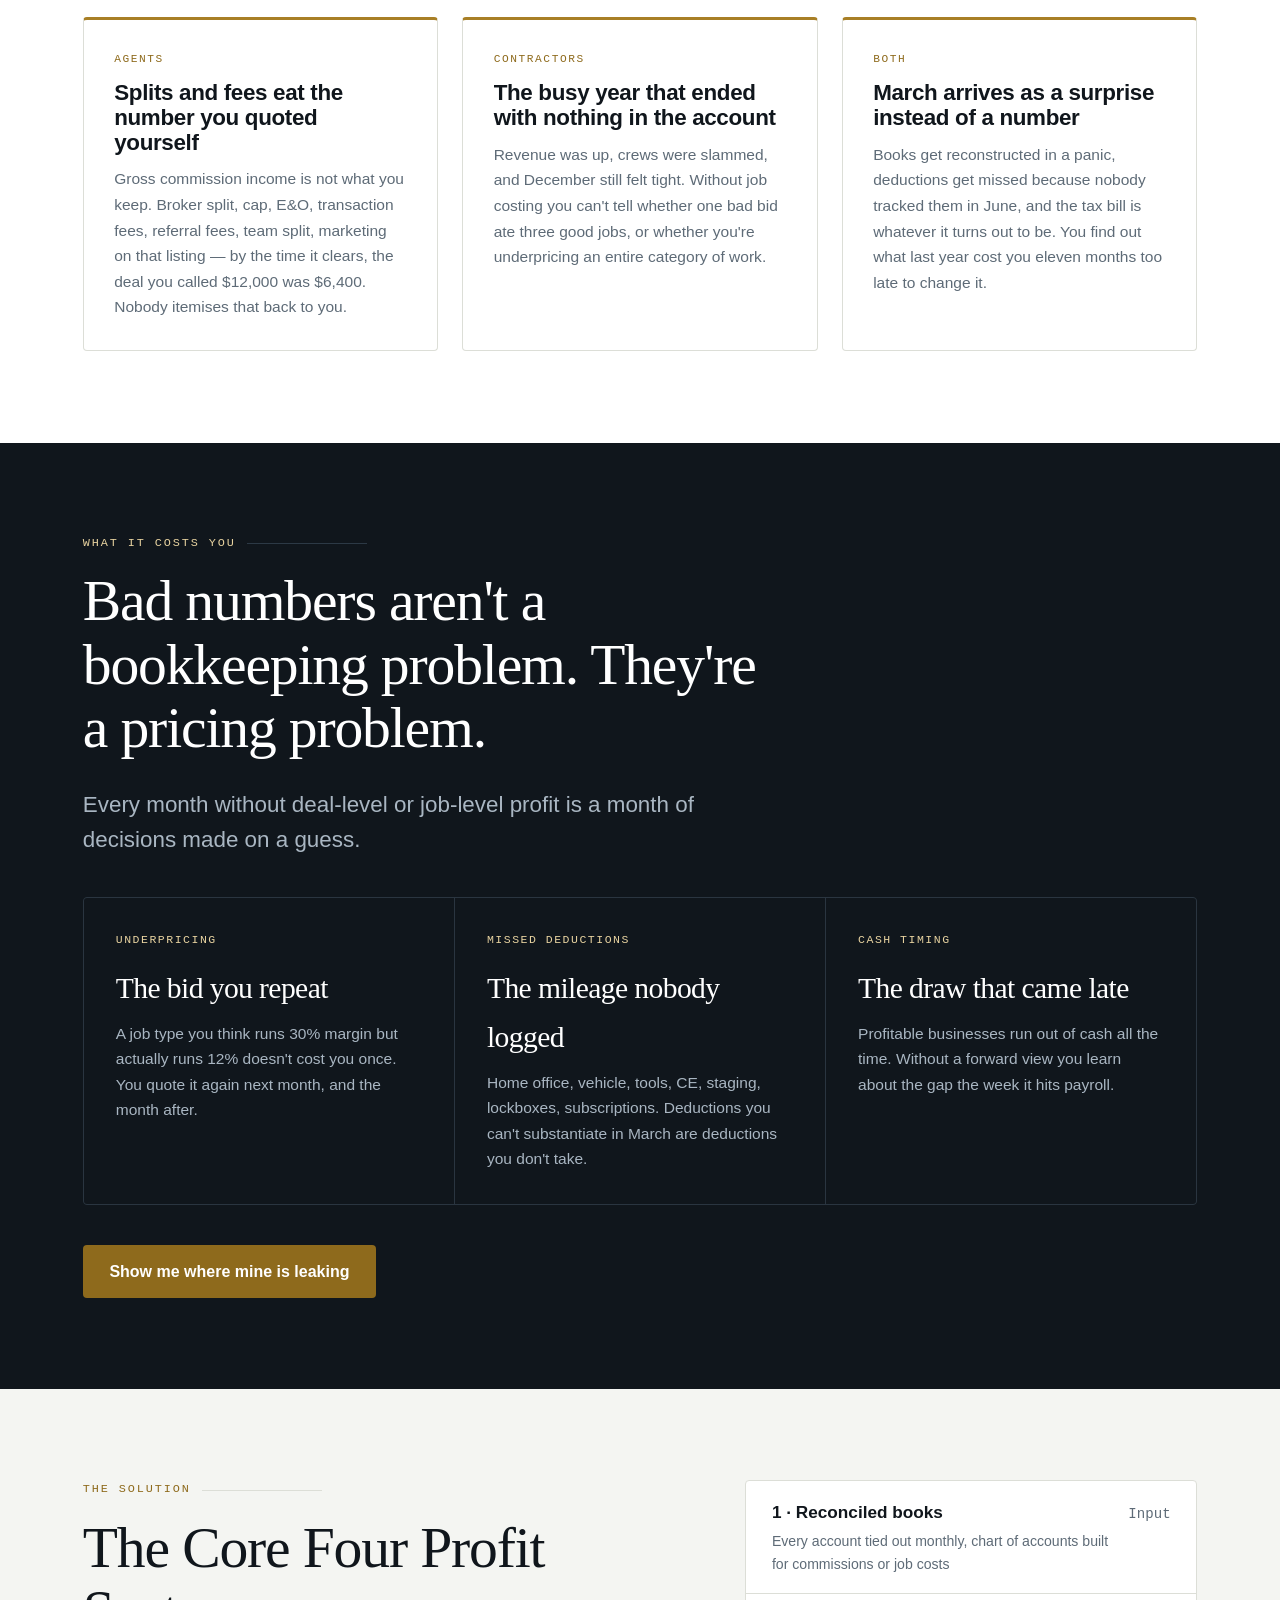
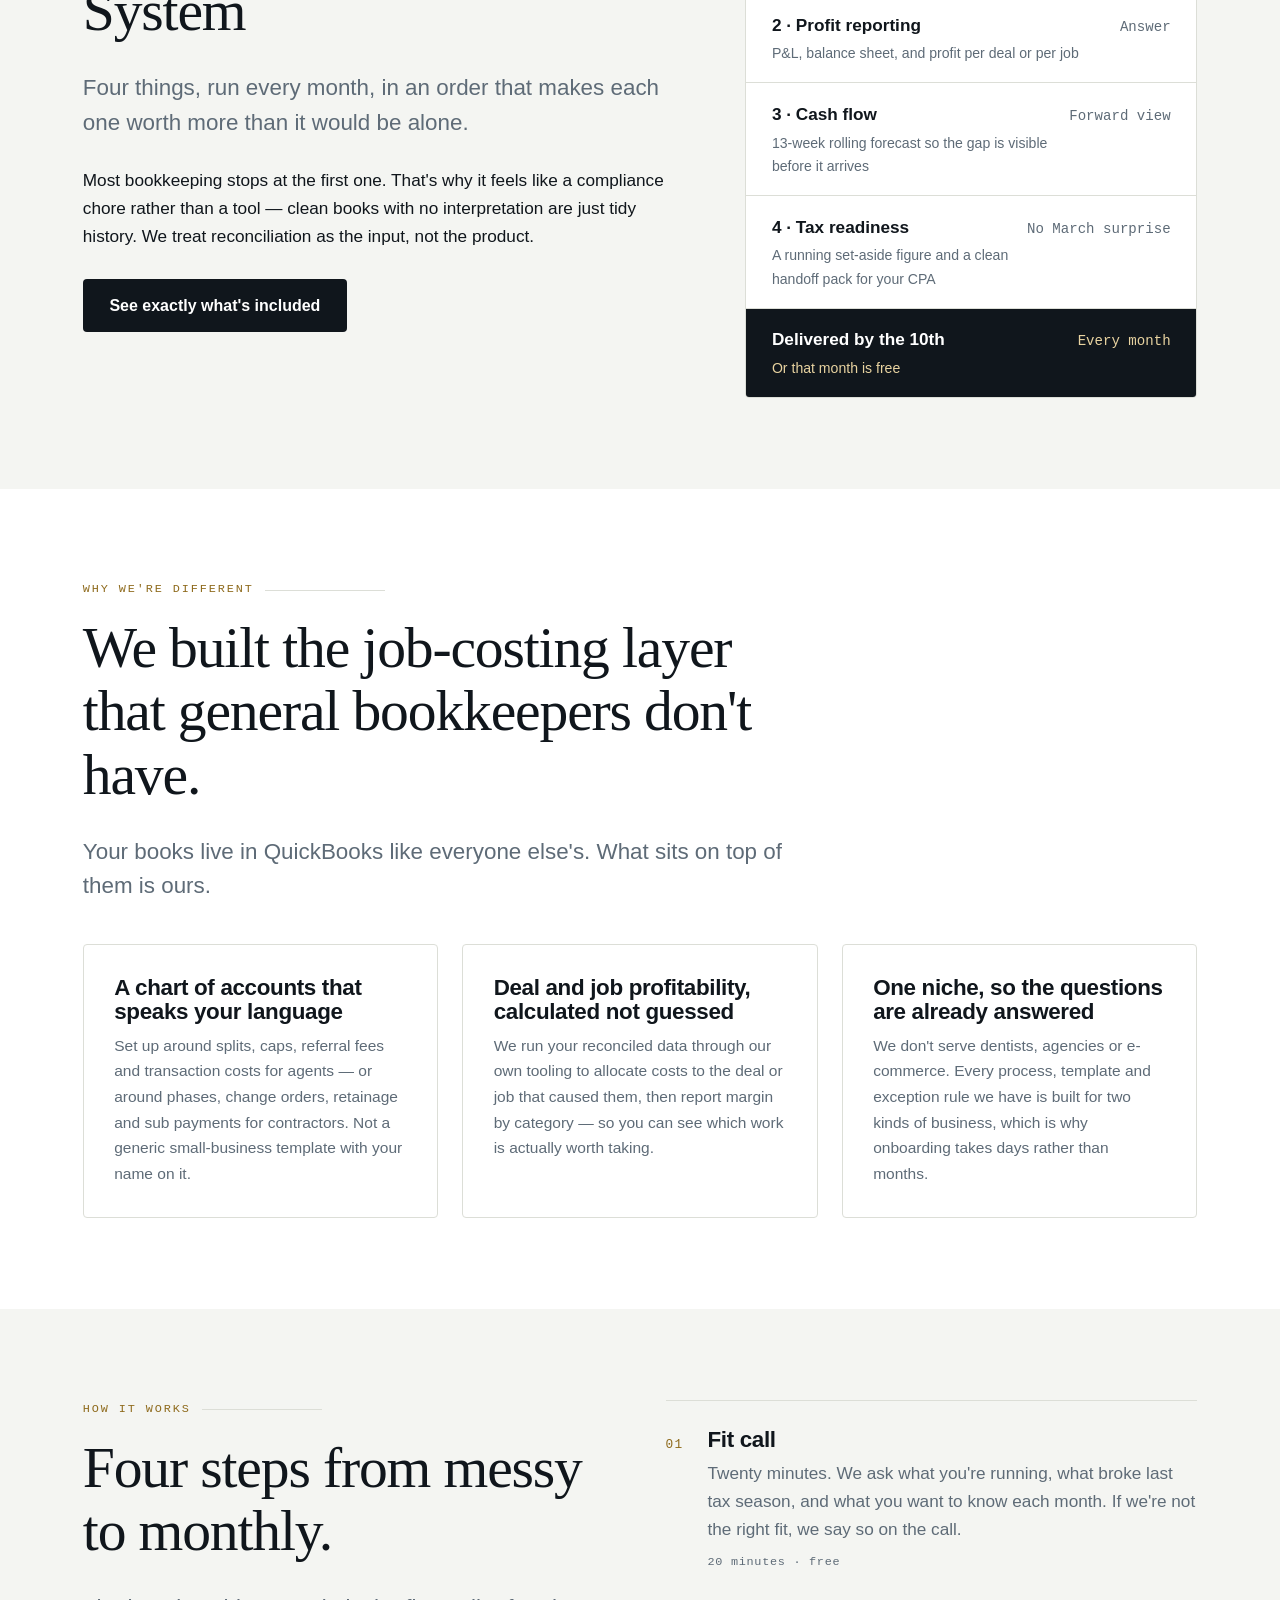
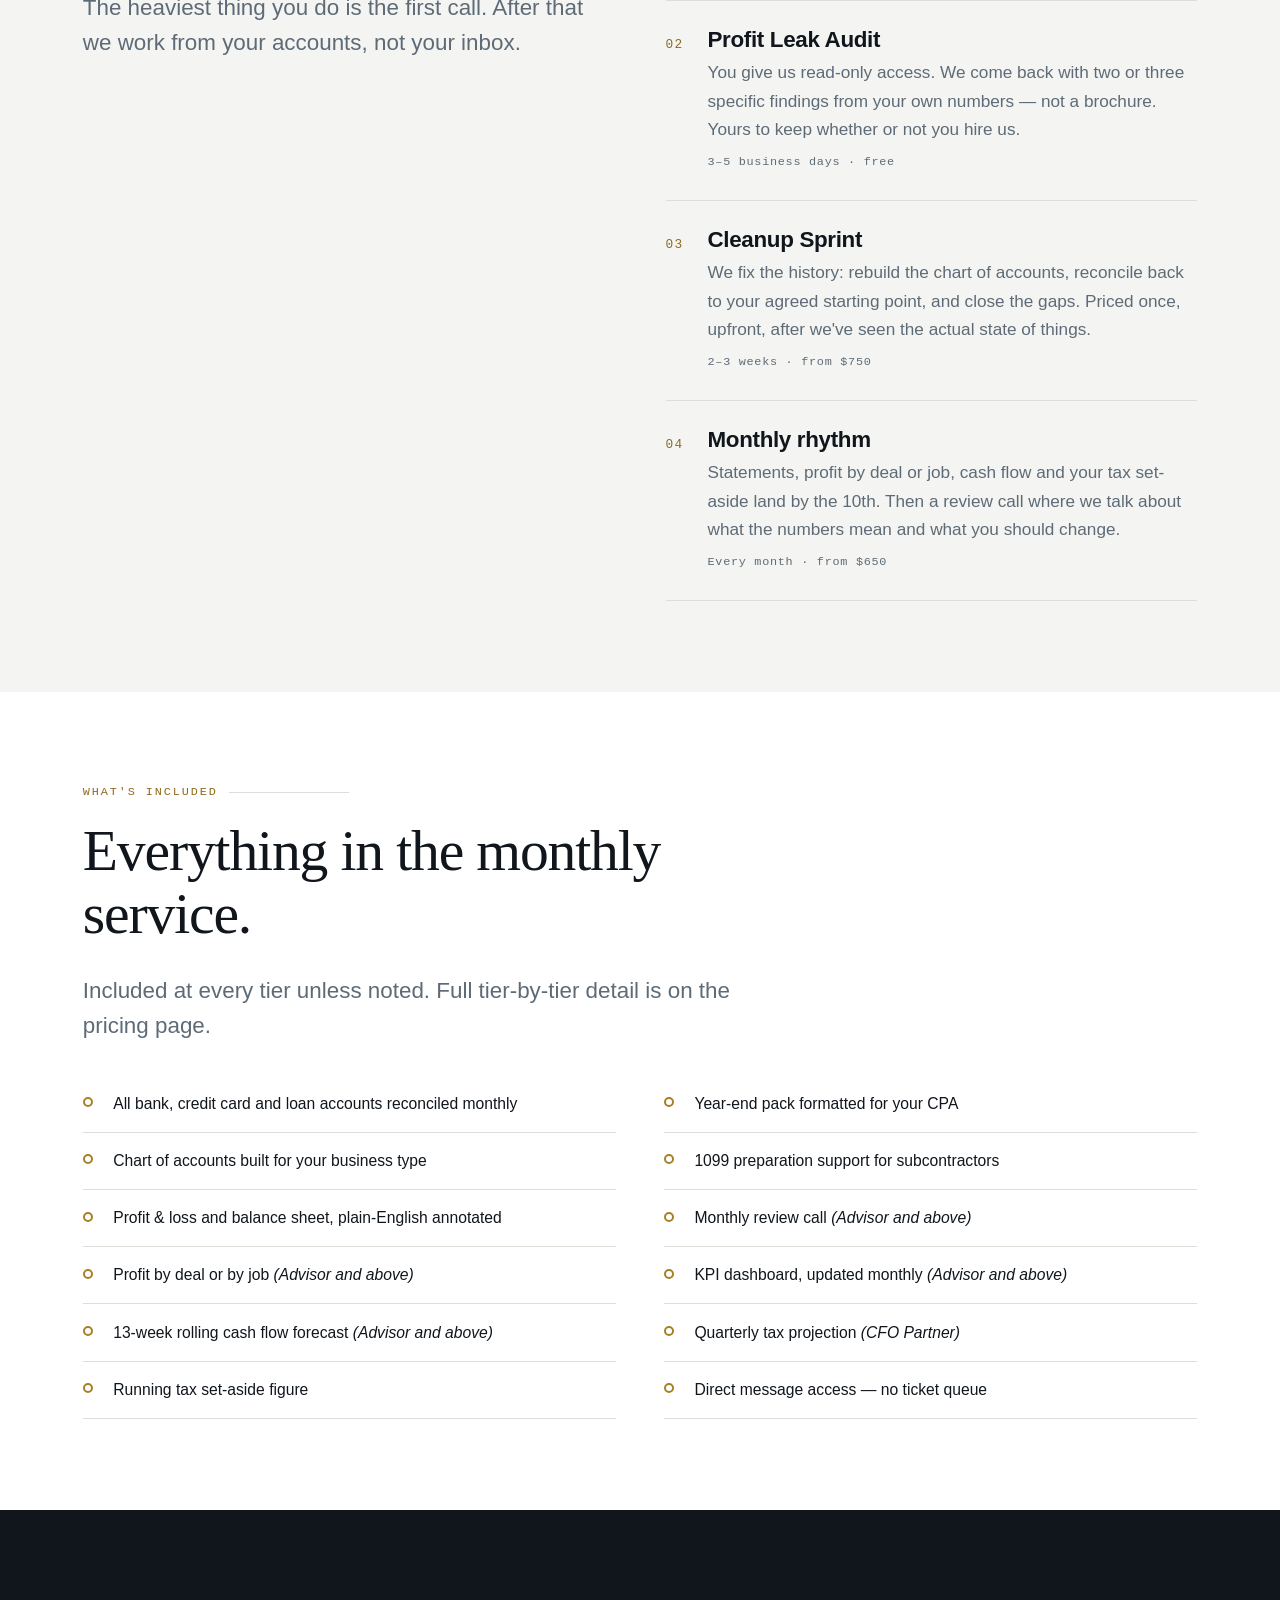
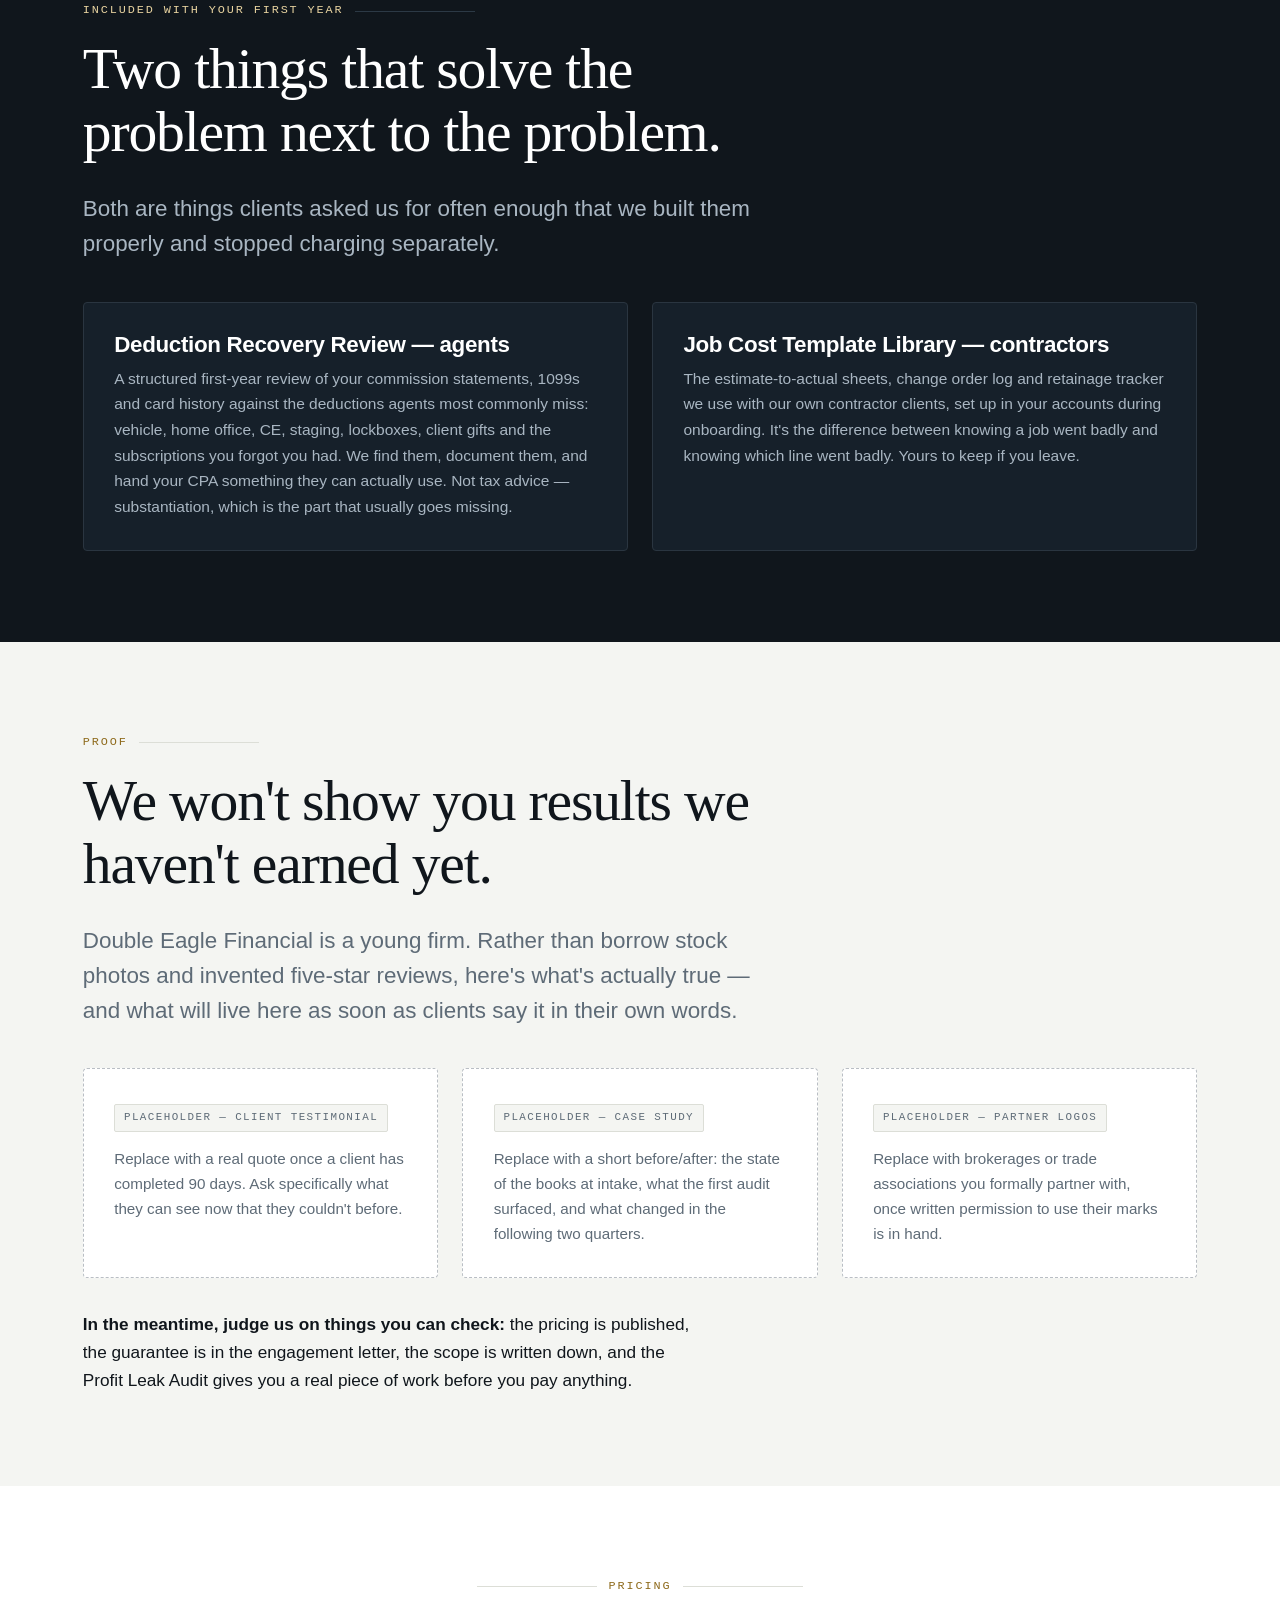
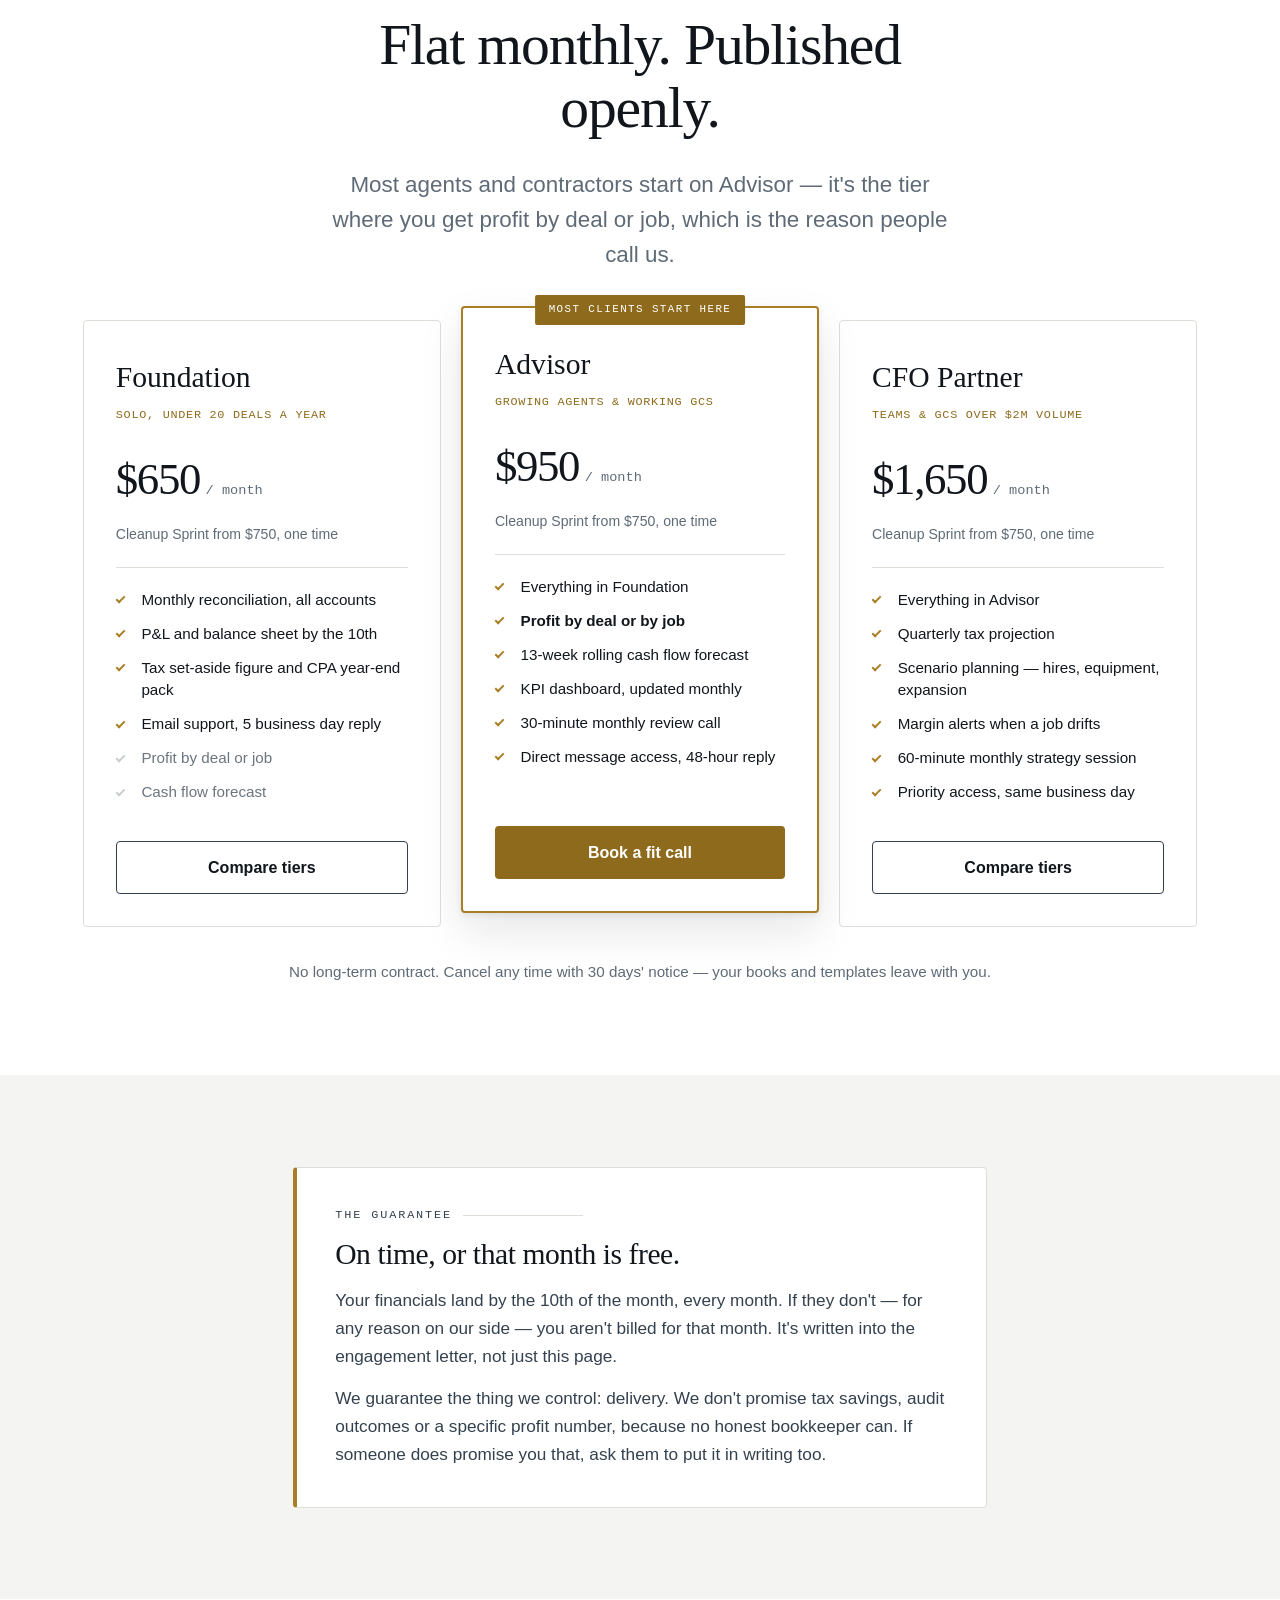
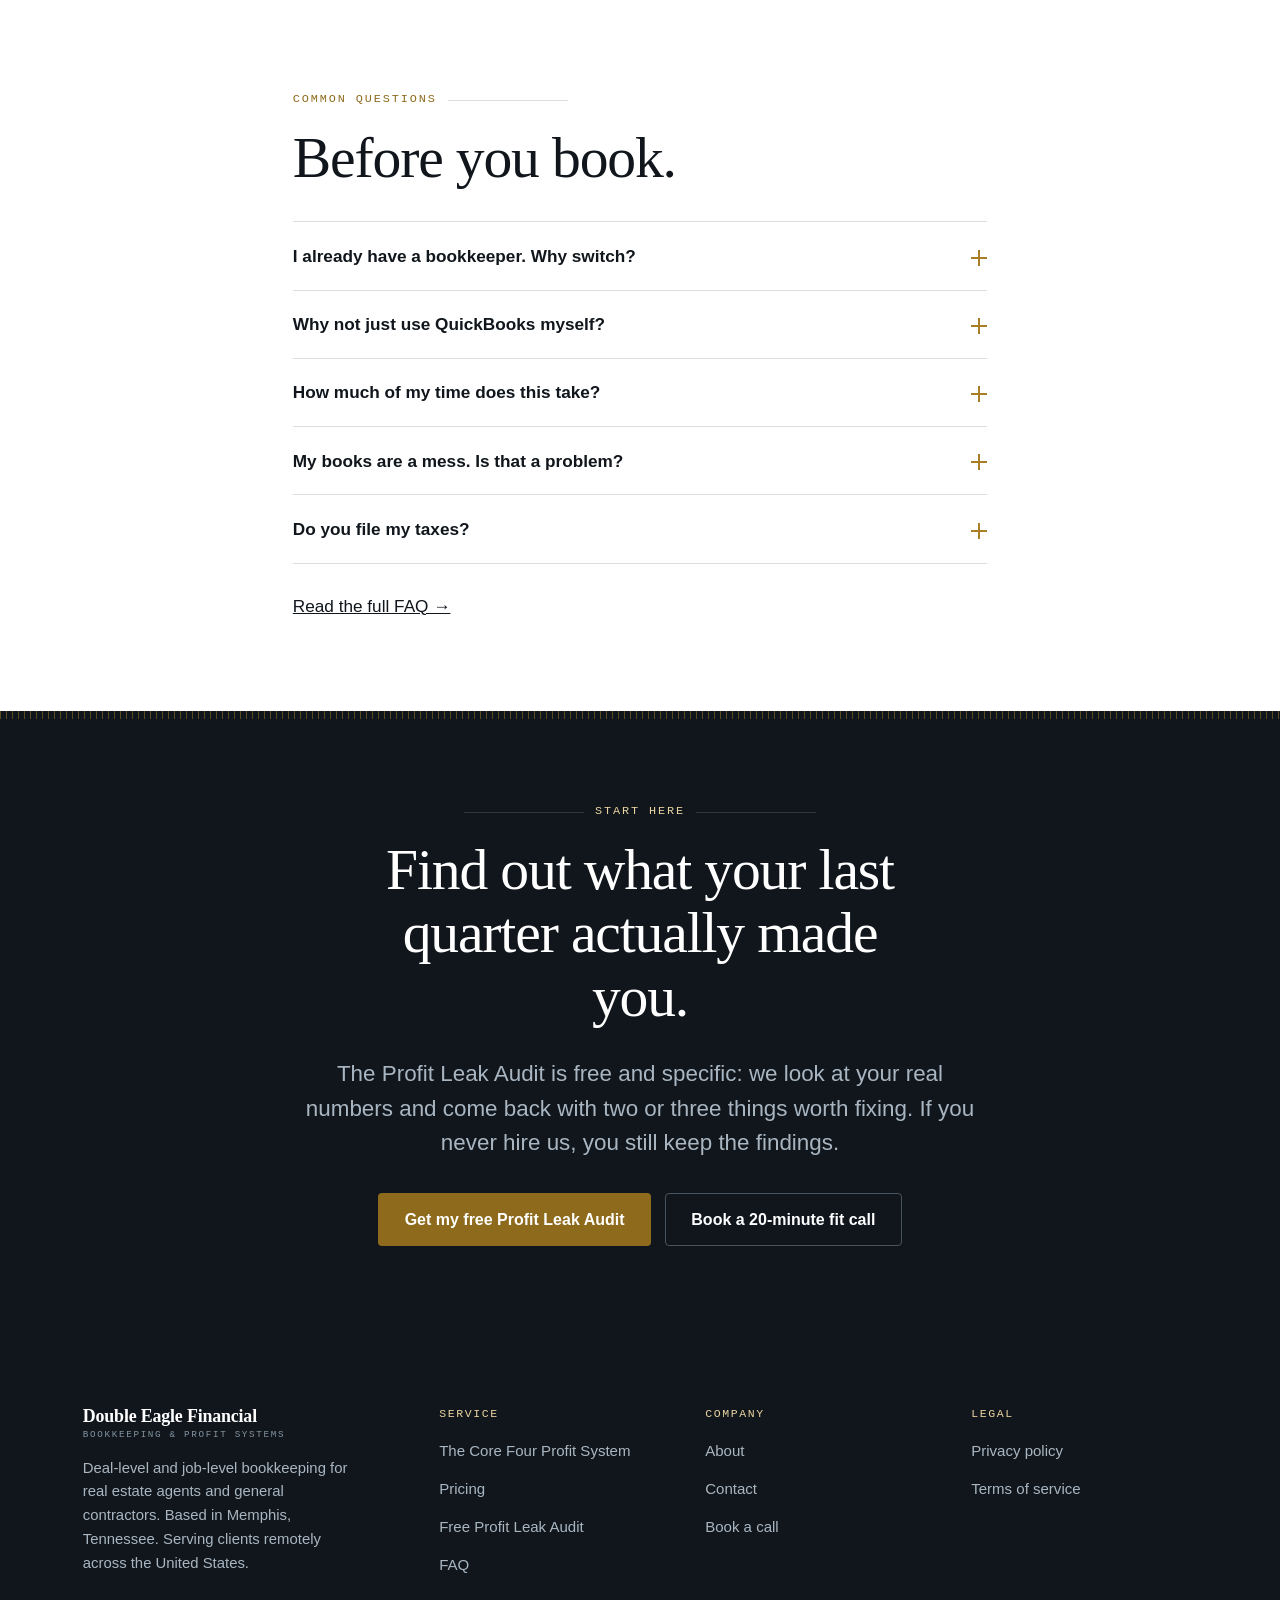
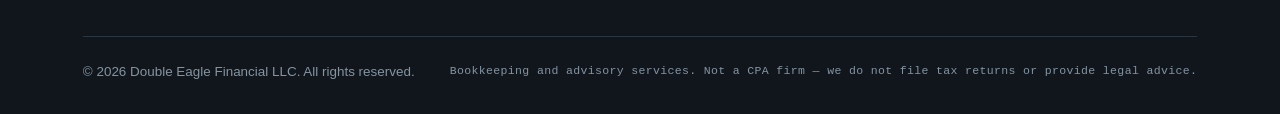
==== commit 642e3032: "Integrate Cal.com booking feature into a static GitHub-hosted site (6a84ea590c495b4e1f486183)" ====
--- a/index.html
+++ b/index.html
@@ -79,7 +79,7 @@
 
     <div class="header-cta">
       <a class="btn btn--ghost" href="/profit-leak-audit.html" data-cta="lead-magnet" data-cta-location="header">Free Profit Leak Audit</a>
-      <a class="btn btn--primary" href="/book-a-call.html" data-cta="book-call" data-cta-location="header">Book a call</a>
+      <a class="btn btn--primary" href="/book-a-call.html" data-cta="book-call" data-cta-location="header" data-cal-trigger>Book a call</a>
       <button class="nav-toggle" type="button" aria-expanded="false" aria-controls="primary-nav" aria-label="Open menu">
         <span></span>
       </button>
--- a/assets/css/styles.css
+++ b/assets/css/styles.css
@@ -0,0 +1,682 @@
+/* ==========================================================================
+   Double Eagle Financial — core stylesheet
+   Design system: "Milled Edge"
+   Palette derives from the 1907 Double Eagle: struck gold on ink, ledger rules.
+   ========================================================================== */
+
+/* ---------- Tokens ---------- */
+:root {
+  --ink:        #10161C;
+  --ink-2:      #1A242D;
+  --slate:      #33414E;
+  --muted:      #5E6B77;
+  --paper:      #F4F5F2;
+  --white:      #FFFFFF;
+  /* --brass is DECORATIVE ONLY (borders, rules, icons, the milled edge):
+     3.35:1 on paper, which clears the 3:1 minimum for non-text UI.
+     --brass-text is the accessible variant for text and button fills:
+     4.97:1 against both white and paper, so it clears WCAG AA. */
+  --brass:      #A87F26;
+  --brass-text: #8E6A1C;
+  --brass-deep: #6F5215;
+  --brass-mid:  #C69B3C;
+  --brass-lt:   #E8D3A0;
+  --verdigris:  #2C5F52;
+  --line:       #DCDED7;
+  --line-dark:  #2A3540;
+
+  --font-display: "Fraunces", Georgia, "Times New Roman", serif;
+  --font-body:    "Inter", -apple-system, BlinkMacSystemFont, "Segoe UI", Roboto, sans-serif;
+  --font-mono:    "IBM Plex Mono", ui-monospace, SFMono-Regular, Menlo, monospace;
+
+  --step--1: clamp(0.80rem, 0.77rem + 0.15vw, 0.875rem);
+  --step-0:  clamp(1.00rem, 0.96rem + 0.20vw, 1.075rem);
+  --step-1:  clamp(1.20rem, 1.12rem + 0.40vw, 1.40rem);
+  --step-2:  clamp(1.45rem, 1.30rem + 0.75vw, 1.85rem);
+  --step-3:  clamp(1.80rem, 1.52rem + 1.35vw, 2.55rem);
+  --step-4:  clamp(2.15rem, 1.65rem + 2.45vw, 3.60rem);
+  --step-5:  clamp(2.55rem, 1.75rem + 3.90vw, 4.75rem);
+
+  --gutter: clamp(1.15rem, 0.85rem + 1.5vw, 2.5rem);
+  --section-y: clamp(3.5rem, 2.5rem + 4vw, 6.5rem);
+  --maxw: 1180px;
+  --radius: 4px;
+  --shadow-sm: 0 1px 2px rgba(16, 22, 28, .06), 0 4px 14px rgba(16, 22, 28, .05);
+  --shadow-md: 0 2px 6px rgba(16, 22, 28, .08), 0 18px 44px rgba(16, 22, 28, .10);
+}
+
+/* ---------- Reset ---------- */
+*, *::before, *::after { box-sizing: border-box; }
+html {
+  -webkit-text-size-adjust: 100%;
+  scroll-behavior: smooth;
+  /* Sticky header is ~72px; keep anchor targets clear of it. */
+  scroll-padding-top: 92px;
+}
+body {
+  margin: 0;
+  background: var(--paper);
+  color: var(--ink);
+  font-family: var(--font-body);
+  font-size: var(--step-0);
+  line-height: 1.65;
+  -webkit-font-smoothing: antialiased;
+  overflow-x: hidden;
+}
+img, svg { max-width: 100%; height: auto; display: block; }
+h1, h2, h3, h4 { margin: 0 0 .5em; line-height: 1.1; font-weight: 600; letter-spacing: -0.015em; }
+h1 { font-family: var(--font-display); font-size: var(--step-5); font-weight: 500; letter-spacing: -0.025em; }
+h2 { font-family: var(--font-display); font-size: var(--step-4); font-weight: 500; letter-spacing: -0.02em; }
+h3 { font-size: var(--step-2); }
+h4 { font-size: var(--step-1); }
+p  { margin: 0 0 1.1em; }
+p:last-child { margin-bottom: 0; }
+a { color: inherit; }
+ul, ol { margin: 0 0 1.1em; padding-left: 1.15em; }
+li { margin-bottom: .45em; }
+strong { font-weight: 650; }
+
+@media (prefers-reduced-motion: reduce) {
+  html { scroll-behavior: auto; }
+  *, *::before, *::after { animation-duration: .001ms !important; transition-duration: .001ms !important; }
+}
+
+/* ---------- Utilities ---------- */
+.wrap { width: 100%; max-width: var(--maxw); margin-inline: auto; padding-inline: var(--gutter); }
+.wrap--narrow { max-width: 760px; }
+.section { padding-block: var(--section-y); }
+.section--tight { padding-block: clamp(2.5rem, 2rem + 2vw, 4rem); }
+.section--ink { background: var(--ink); color: var(--paper); }
+.section--white { background: var(--white); }
+.section--ink h2, .section--ink h3 { color: var(--white); }
+.center { text-align: center; }
+.lede { font-size: var(--step-1); color: var(--muted); line-height: 1.55; }
+.section--ink .lede { color: #A9B6C2; }
+.sr-only {
+  position: absolute; width: 1px; height: 1px; padding: 0; margin: -1px;
+  overflow: hidden; clip: rect(0 0 0 0); white-space: nowrap; border: 0;
+}
+.skip-link {
+  position: absolute; left: 8px; top: -60px; z-index: 999;
+  background: var(--ink); color: var(--white); padding: .7rem 1rem; border-radius: var(--radius);
+  transition: top .15s ease;
+}
+.skip-link:focus { top: 8px; }
+
+:focus-visible {
+  outline: 3px solid var(--brass-mid);
+  outline-offset: 3px;
+  border-radius: 2px;
+}
+
+/* Eyebrow — mono ledger label */
+.eyebrow {
+  font-family: var(--font-mono);
+  font-size: .74rem;
+  letter-spacing: .16em;
+  text-transform: uppercase;
+  color: var(--brass-text);
+  margin: 0 0 1rem;
+  display: flex;
+  align-items: center;
+  gap: .7rem;
+}
+.eyebrow::after { content: ""; flex: 1; height: 1px; background: var(--line); max-width: 120px; }
+.eyebrow--center { justify-content: center; }
+.eyebrow--center::before { content: ""; flex: 1; height: 1px; background: var(--line); max-width: 120px; }
+.section--ink .eyebrow { color: var(--brass-lt); }
+.section--ink .eyebrow::after, .section--ink .eyebrow::before { background: #2C3945; }
+
+/* Signature: the milled (reeded) edge of a Double Eagle coin */
+.milled {
+  height: 10px;
+  width: 100%;
+  background-image: repeating-linear-gradient(
+    90deg,
+    var(--brass) 0 1px,
+    transparent 1px 6px
+  );
+  opacity: .5;
+}
+.milled--sm { height: 7px; opacity: .45; }
+.section--ink .milled { background-image: repeating-linear-gradient(90deg, var(--brass-mid) 0 1px, transparent 1px 6px); }
+
+/* ---------- Buttons ---------- */
+.btn {
+  display: inline-flex; align-items: center; justify-content: center; gap: .55rem;
+  font-family: var(--font-body); font-size: 1rem; font-weight: 600; line-height: 1.2;
+  padding: 1rem 1.6rem; min-height: 52px;
+  border: 1px solid transparent; border-radius: var(--radius);
+  text-decoration: none; cursor: pointer;
+  transition: background-color .18s ease, color .18s ease, border-color .18s ease, transform .18s ease;
+}
+.btn--primary { background: var(--brass-text); color: #FFF; }
+.btn--primary:hover { background: var(--brass-deep); transform: translateY(-1px); }
+.btn--dark { background: var(--ink); color: var(--white); }
+.btn--dark:hover { background: var(--ink-2); transform: translateY(-1px); }
+.btn--ghost { background: transparent; color: var(--ink); border-color: var(--slate); }
+.btn--ghost:hover { background: var(--ink); color: var(--white); }
+.section--ink .btn--ghost { color: var(--white); border-color: #46545F; }
+.section--ink .btn--ghost:hover { background: var(--white); color: var(--ink); }
+.btn--block { width: 100%; }
+.btn-row { display: flex; flex-wrap: wrap; gap: .85rem; }
+.btn-row--center { justify-content: center; }
+
+.btn-note {
+  font-family: var(--font-mono); font-size: .78rem; color: var(--muted);
+  letter-spacing: .02em; margin-top: 1rem;
+}
+.section--ink .btn-note { color: #94A2AE; }
+
+/* ---------- Header ---------- */
+.site-header {
+  position: sticky; top: 0; z-index: 100;
+  background: rgba(244, 245, 242, .93);
+  backdrop-filter: blur(10px);
+  border-bottom: 1px solid var(--line);
+}
+.header-inner {
+  display: flex; align-items: center; justify-content: space-between;
+  gap: 1rem; min-height: 72px;
+}
+.logo { display: flex; align-items: center; gap: .65rem; text-decoration: none; flex-shrink: 0; }
+.logo-mark { width: 34px; height: 34px; flex-shrink: 0; }
+.logo-text { display: flex; flex-direction: column; line-height: 1; }
+.logo-name { font-family: var(--font-display); font-size: 1.12rem; font-weight: 600; letter-spacing: -.01em; }
+.logo-sub {
+  font-family: var(--font-mono); font-size: .58rem; letter-spacing: .18em;
+  text-transform: uppercase; color: var(--muted); margin-top: 4px;
+}
+.nav { display: flex; align-items: center; gap: 1.6rem; }
+.nav a {
+  text-decoration: none; font-size: .95rem; font-weight: 500; color: var(--slate);
+  padding: .35rem 0; border-bottom: 2px solid transparent; transition: color .15s, border-color .15s;
+}
+.nav a:hover { color: var(--ink); }
+.nav a[aria-current="page"] { color: var(--ink); border-bottom-color: var(--brass); }
+.header-cta { display: flex; align-items: center; gap: .8rem; }
+.header-cta .btn { padding: .7rem 1.15rem; min-height: 44px; font-size: .92rem; }
+.nav-toggle {
+  display: none; background: none; border: 1px solid var(--line); border-radius: var(--radius);
+  width: 46px; height: 46px; cursor: pointer; align-items: center; justify-content: center;
+}
+.nav-toggle span { display: block; width: 20px; height: 2px; background: var(--ink); position: relative; }
+.nav-toggle span::before, .nav-toggle span::after {
+  content: ""; position: absolute; left: 0; width: 20px; height: 2px; background: var(--ink);
+  transition: transform .2s ease, opacity .2s ease;
+}
+.nav-toggle span::before { top: -6px; }
+.nav-toggle span::after  { top: 6px; }
+.nav-toggle[aria-expanded="true"] span { background: transparent; }
+.nav-toggle[aria-expanded="true"] span::before { transform: translateY(6px) rotate(45deg); }
+.nav-toggle[aria-expanded="true"] span::after  { transform: translateY(-6px) rotate(-45deg); }
+
+@media (max-width: 900px) {
+  .nav-toggle { display: flex; }
+  .nav {
+    position: absolute; top: 100%; left: 0; right: 0;
+    flex-direction: column; align-items: stretch; gap: 0;
+    background: var(--white); border-bottom: 1px solid var(--line);
+    padding: .5rem var(--gutter) 1.25rem;
+    box-shadow: var(--shadow-md);
+    display: none;
+  }
+  .nav.is-open { display: flex; }
+  .nav a { padding: .95rem 0; border-bottom: 1px solid var(--line); font-size: 1.05rem; }
+  .nav a[aria-current="page"] { border-bottom-color: var(--line); color: var(--brass); }
+  .header-cta .btn--ghost { display: none; }
+}
+@media (max-width: 460px) {
+  .header-cta .btn { font-size: .84rem; padding: .65rem .8rem; }
+  .logo-sub { display: none; }
+}
+
+/* ---------- Hero ---------- */
+.hero {
+  background: var(--ink);
+  color: var(--paper);
+  position: relative;
+  overflow: hidden;
+  padding-block: clamp(3.5rem, 2.5rem + 5vw, 7rem);
+}
+.hero::after {
+  content: ""; position: absolute; inset: auto 0 0 0; height: 10px;
+  background-image: repeating-linear-gradient(90deg, var(--brass) 0 1px, transparent 1px 6px);
+  opacity: .55;
+}
+.hero-grid { display: grid; grid-template-columns: 1.12fr .88fr; gap: clamp(2rem, 1rem + 4vw, 4.5rem); align-items: center; }
+.hero h1 { color: var(--white); margin-bottom: .55em; }
+.hero h1 em { font-style: italic; color: var(--brass-lt); }
+.hero-sub { font-size: var(--step-1); color: #A9B6C2; max-width: 34ch; line-height: 1.5; }
+.hero-trust {
+  margin-top: 2.2rem; padding-top: 1.4rem; border-top: 1px solid #2A3540;
+  display: flex; flex-wrap: wrap; gap: 1.1rem 2rem;
+}
+.hero-trust li { list-style: none; margin: 0; font-family: var(--font-mono); font-size: .78rem; letter-spacing: .04em; color: #A9B6C2; display: flex; align-items: center; gap: .5rem; }
+.hero-trust li::before { content: ""; width: 6px; height: 6px; background: var(--brass-mid); border-radius: 50%; flex-shrink: 0; }
+.hero-trust ul { padding: 0; margin: 0; display: contents; }
+
+/* Hero signature panel: a ledger card, the artifact of the business */
+.ledger-card {
+  background: #16202A;
+  border: 1px solid #2A3540;
+  border-radius: var(--radius);
+  padding: 1.6rem;
+  box-shadow: 0 24px 60px rgba(0,0,0,.35);
+}
+.ledger-card__head {
+  display: flex; justify-content: space-between; align-items: baseline;
+  font-family: var(--font-mono); font-size: .72rem; letter-spacing: .1em; text-transform: uppercase;
+  color: #8494A1; padding-bottom: .9rem; border-bottom: 1px solid #2A3540;
+}
+.ledger-card__head strong { color: var(--brass-lt); font-weight: 500; }
+.ledger-row {
+  display: grid; grid-template-columns: 1fr auto; gap: 1rem;
+  padding: .85rem 0; border-bottom: 1px dotted #2A3540; align-items: baseline;
+}
+.ledger-row:last-of-type { border-bottom: 0; }
+.ledger-row span { font-size: .92rem; color: #C3CDD6; }
+.ledger-row b { font-family: var(--font-mono); font-size: .95rem; font-weight: 500; color: var(--white); }
+.ledger-row b.pos { color: #7FBFAC; }
+.ledger-row b.neg { color: #E0A38A; }
+.ledger-card__foot {
+  margin-top: 1.1rem; padding-top: 1.1rem; border-top: 1px solid #2A3540;
+  font-family: var(--font-mono); font-size: .74rem; color: #8494A1; line-height: 1.5;
+}
+.ledger-card__foot b { color: var(--brass-lt); font-weight: 500; }
+
+@media (max-width: 880px) {
+  .hero-grid { grid-template-columns: 1fr; }
+  .hero-sub { max-width: 46ch; }
+  .ledger-card { order: 2; }
+}
+
+/* ---------- Trust strip ---------- */
+.trust-strip { background: var(--white); border-bottom: 1px solid var(--line); }
+.trust-strip .wrap { display: flex; flex-wrap: wrap; gap: 1rem 2.5rem; justify-content: space-between; padding-block: 1.35rem; }
+.trust-item { display: flex; align-items: center; gap: .6rem; font-size: .9rem; color: var(--slate); }
+.trust-item svg { flex-shrink: 0; color: var(--brass); }
+
+/* ---------- Generic page header ---------- */
+.page-head { background: var(--ink); color: var(--paper); padding-block: clamp(3rem, 2rem + 4vw, 5.5rem); position: relative; }
+.page-head::after {
+  content: ""; position: absolute; inset: auto 0 0 0; height: 8px;
+  background-image: repeating-linear-gradient(90deg, var(--brass) 0 1px, transparent 1px 6px); opacity: .5;
+}
+.page-head h1 { color: var(--white); max-width: 20ch; }
+.page-head .lede { color: #A9B6C2; max-width: 58ch; }
+
+/* ---------- Grids & cards ---------- */
+.grid { display: grid; gap: 1.5rem; }
+.grid--2 { grid-template-columns: repeat(2, 1fr); }
+.grid--3 { grid-template-columns: repeat(3, 1fr); }
+.grid--4 { grid-template-columns: repeat(4, 1fr); }
+@media (max-width: 900px) { .grid--3, .grid--4 { grid-template-columns: repeat(2, 1fr); } }
+@media (max-width: 620px) { .grid--2, .grid--3, .grid--4 { grid-template-columns: 1fr; } }
+
+.card {
+  background: var(--white);
+  border: 1px solid var(--line);
+  border-radius: var(--radius);
+  padding: clamp(1.4rem, 1.1rem + 1vw, 2rem);
+}
+.card h3 { font-size: var(--step-1); margin-bottom: .5rem; }
+.card p { color: var(--muted); font-size: .97rem; margin-bottom: 0; }
+.card--ink { background: #16202A; border-color: #2A3540; }
+.card--ink h3 { color: var(--white); }
+.card--ink p { color: #A9B6C2; }
+
+/* Problem cards — ledger-ruled */
+.rule-card {
+  background: var(--white); border: 1px solid var(--line); border-radius: var(--radius);
+  padding: clamp(1.4rem, 1.1rem + 1vw, 1.9rem);
+  border-top: 3px solid var(--brass);
+}
+.rule-card .tag {
+  font-family: var(--font-mono); font-size: .7rem; letter-spacing: .14em; text-transform: uppercase;
+  color: var(--brass-text); display: block; margin-bottom: .8rem;
+}
+.rule-card h3 { font-size: var(--step-1); }
+.rule-card p { color: var(--muted); font-size: .97rem; margin: 0; }
+
+/* Cost-of-problem figures */
+.figure-grid { display: grid; grid-template-columns: repeat(3, 1fr); gap: 1px; background: #2A3540; border: 1px solid #2A3540; border-radius: var(--radius); overflow: hidden; }
+@media (max-width: 780px) { .figure-grid { grid-template-columns: 1fr; } }
+.figure {
+  background: var(--ink); padding: clamp(1.5rem, 1.2rem + 1vw, 2.2rem);
+}
+.figure dt { font-family: var(--font-mono); font-size: .72rem; letter-spacing: .13em; text-transform: uppercase; color: var(--brass-lt); margin-bottom: .9rem; }
+.figure dd { margin: 0; color: #A9B6C2; font-size: .97rem; }
+.figure dd strong { display: block; color: var(--white); font-family: var(--font-display); font-size: var(--step-2); font-weight: 500; margin-bottom: .5rem; letter-spacing: -.02em; }
+
+/* Steps — sequence, so numbering carries real information */
+.steps { counter-reset: step; display: grid; gap: 0; }
+.step {
+  counter-increment: step;
+  display: grid; grid-template-columns: auto 1fr; gap: 1.5rem;
+  padding: 1.7rem 0; border-top: 1px solid var(--line);
+}
+.step:last-child { border-bottom: 1px solid var(--line); }
+.step::before {
+  content: counter(step, decimal-leading-zero);
+  font-family: var(--font-mono); font-size: .8rem; color: var(--brass-text);
+  letter-spacing: .1em; padding-top: .35rem;
+}
+.step h3 { font-size: var(--step-1); margin-bottom: .35rem; }
+.step p { color: var(--muted); margin: 0; }
+.step .when { font-family: var(--font-mono); font-size: .74rem; color: var(--muted); letter-spacing: .06em; display: block; margin-top: .6rem; }
+
+/* Included list */
+.included { display: grid; grid-template-columns: repeat(2, 1fr); gap: 0 3rem; }
+@media (max-width: 720px) { .included { grid-template-columns: 1fr; } }
+.included li {
+  list-style: none; padding: .95rem 0 .95rem 1.9rem; border-bottom: 1px solid var(--line);
+  position: relative; margin: 0; font-size: .98rem;
+}
+.included li::before {
+  content: ""; position: absolute; left: 0; top: 1.35rem;
+  width: 10px; height: 10px; border-radius: 50%; border: 2px solid var(--brass);
+}
+.included ul { padding: 0; margin: 0; }
+
+/* Offer stack table */
+.stack { border: 1px solid var(--line); border-radius: var(--radius); overflow: hidden; background: var(--white); }
+.stack-row {
+  display: grid; grid-template-columns: 1fr auto; gap: 1rem;
+  padding: 1.05rem clamp(1rem, .8rem + 1vw, 1.6rem); border-bottom: 1px solid var(--line);
+  align-items: baseline;
+}
+.stack-row:last-child { border-bottom: 0; }
+.stack-row strong { font-weight: 600; }
+.stack-row span { font-family: var(--font-mono); font-size: .88rem; color: var(--muted); white-space: nowrap; }
+.stack-row small { display: block; color: var(--muted); font-size: .88rem; font-weight: 400; margin-top: .2rem; }
+.stack-row--total { background: var(--ink); color: var(--white); }
+.stack-row--total span, .stack-row--total small { color: var(--brass-lt); }
+
+/* ---------- Pricing ---------- */
+.tiers { display: grid; grid-template-columns: repeat(3, 1fr); gap: 1.25rem; align-items: start; }
+@media (max-width: 960px) { .tiers { grid-template-columns: 1fr; max-width: 560px; margin-inline: auto; } }
+.tier {
+  background: var(--white); border: 1px solid var(--line); border-radius: var(--radius);
+  padding: clamp(1.5rem, 1.2rem + 1vw, 2rem); display: flex; flex-direction: column; height: 100%;
+}
+.tier--featured {
+  border: 2px solid var(--brass); box-shadow: var(--shadow-md); position: relative;
+}
+@media (min-width: 961px) { .tier--featured { transform: translateY(-14px); } }
+.tier__flag {
+  position: absolute; top: -13px; left: 50%; transform: translateX(-50%);
+  background: var(--brass-text); color: #FFF; font-family: var(--font-mono);
+  font-size: .68rem; letter-spacing: .13em; text-transform: uppercase;
+  padding: .35rem .85rem; border-radius: 2px; white-space: nowrap;
+}
+.tier__name { font-family: var(--font-display); font-size: var(--step-2); font-weight: 500; margin-bottom: .25rem; }
+.tier__for { font-family: var(--font-mono); font-size: .74rem; letter-spacing: .06em; color: var(--brass-text); text-transform: uppercase; margin-bottom: 1.1rem; }
+.tier__price { display: flex; align-items: baseline; gap: .35rem; margin-bottom: .35rem; }
+.tier__price b { font-family: var(--font-display); font-size: clamp(2.1rem, 1.7rem + 1.6vw, 2.8rem); font-weight: 500; letter-spacing: -.03em; }
+.tier__price span { font-family: var(--font-mono); font-size: .85rem; color: var(--muted); }
+.tier__setup { font-size: .88rem; color: var(--muted); margin-bottom: 1.3rem; padding-bottom: 1.3rem; border-bottom: 1px solid var(--line); }
+.tier ul { list-style: none; padding: 0; margin: 0 0 1.6rem; flex: 1; }
+.tier li { position: relative; padding-left: 1.6rem; margin-bottom: .7rem; font-size: .95rem; line-height: 1.5; }
+.tier li::before {
+  content: ""; position: absolute; left: 0; top: .48em; width: 9px; height: 5px;
+  border-left: 2px solid var(--brass); border-bottom: 2px solid var(--brass);
+  transform: rotate(-45deg);
+}
+.tier li.off { color: #6B757E; }
+.tier li.off::before { border-color: #C8CDD2; }
+
+/* Comparison table */
+.compare-wrap { overflow-x: auto; -webkit-overflow-scrolling: touch; border: 1px solid var(--line); border-radius: var(--radius); background: var(--white); }
+table.compare { width: 100%; min-width: 620px; border-collapse: collapse; font-size: .94rem; }
+table.compare th, table.compare td { padding: .95rem 1rem; text-align: left; border-bottom: 1px solid var(--line); }
+table.compare thead th { background: var(--ink); color: var(--white); font-family: var(--font-mono); font-size: .74rem; letter-spacing: .1em; text-transform: uppercase; font-weight: 500; }
+table.compare tbody th { font-weight: 500; color: var(--slate); }
+table.compare td { text-align: center; color: var(--slate); }
+table.compare td.yes { color: var(--verdigris); font-weight: 600; }
+table.compare td.no  { color: #6B757E; }
+table.compare tr:last-child th, table.compare tr:last-child td { border-bottom: 0; }
+.table-hint { font-family: var(--font-mono); font-size: .74rem; color: var(--muted); margin-top: .7rem; }
+@media (min-width: 720px) { .table-hint { display: none; } }
+
+/* ---------- Guarantee ---------- */
+.guarantee {
+  background: var(--white); border: 1px solid var(--line); border-left: 4px solid var(--brass);
+  border-radius: var(--radius); padding: clamp(1.6rem, 1.2rem + 1.5vw, 2.6rem);
+}
+.guarantee h3 { font-family: var(--font-display); font-size: var(--step-2); font-weight: 500; }
+.guarantee p { color: var(--slate); margin-bottom: .8rem; }
+.guarantee p:last-child { margin-bottom: 0; }
+
+/* ---------- FAQ accordion ---------- */
+.faq { border-top: 1px solid var(--line); }
+.faq-item { border-bottom: 1px solid var(--line); }
+.faq-q {
+  width: 100%; background: none; border: 0; cursor: pointer;
+  display: flex; justify-content: space-between; align-items: flex-start; gap: 1.5rem;
+  padding: 1.35rem 0; text-align: left;
+  font-family: var(--font-body); font-size: var(--step-0); font-weight: 600; color: var(--ink);
+  line-height: 1.4;
+}
+.faq-q:hover { color: var(--brass-text); }
+.faq-icon { flex-shrink: 0; width: 16px; height: 16px; position: relative; margin-top: .35rem; }
+.faq-icon::before, .faq-icon::after {
+  content: ""; position: absolute; background: var(--brass); transition: transform .22s ease, opacity .22s ease;
+}
+.faq-icon::before { top: 7px; left: 0; width: 16px; height: 2px; }
+.faq-icon::after  { top: 0; left: 7px; width: 2px; height: 16px; }
+.faq-q[aria-expanded="true"] .faq-icon::after { transform: rotate(90deg); opacity: 0; }
+.faq-a { display: none; padding: 0 0 1.5rem; max-width: 68ch; }
+.faq-a.is-open { display: block; }
+.faq-a p { color: var(--muted); margin-bottom: .8rem; }
+.faq-a p:last-child { margin-bottom: 0; }
+.faq-group-title { font-family: var(--font-display); font-size: var(--step-2); font-weight: 500; margin: 3rem 0 .5rem; }
+.faq-group-title:first-of-type { margin-top: 0; }
+
+/* ---------- Cal.com embed ---------- */
+.cal-inline {
+  width: 100%;
+  min-height: 680px;
+  background: var(--white);
+  border: 1px solid var(--line);
+  border-radius: var(--radius);
+  box-shadow: var(--shadow-sm);
+  overflow: hidden;
+}
+@media (max-width: 620px) {
+  .cal-inline { min-height: 860px; }
+}
+
+/* ---------- Forms ---------- */
+.form-panel {
+  background: var(--white); border: 1px solid var(--line); border-radius: var(--radius);
+  padding: clamp(1.5rem, 1.2rem + 1.5vw, 2.4rem);
+}
+.form-panel h2, .form-panel h3 { margin-bottom: .4rem; }
+.field { margin-bottom: 1.15rem; }
+.field label { display: block; font-size: .92rem; font-weight: 600; margin-bottom: .4rem; }
+.field .hint { display: block; font-weight: 400; color: var(--muted); font-size: .85rem; margin-top: .15rem; }
+.field input, .field select, .field textarea {
+  width: 100%; font-family: var(--font-body); font-size: 1rem; color: var(--ink);
+  padding: .8rem .9rem; min-height: 48px;
+  background: var(--paper); border: 1px solid var(--line); border-radius: var(--radius);
+  transition: border-color .15s ease, background-color .15s ease;
+}
+.field textarea { min-height: 110px; resize: vertical; line-height: 1.55; }
+.field select { appearance: none; background-image: url("data:image/svg+xml,%3Csvg xmlns='http://www.w3.org/2000/svg' width='12' height='8' viewBox='0 0 12 8'%3E%3Cpath d='M1 1l5 5 5-5' stroke='%235E6B77' stroke-width='1.6' fill='none' stroke-linecap='round'/%3E%3C/svg%3E"); background-repeat: no-repeat; background-position: right 1rem center; padding-right: 2.5rem; }
+.field input:focus, .field select:focus, .field textarea:focus { background: var(--white); border-color: var(--brass); }
+.field.has-error input, .field.has-error select, .field.has-error textarea { border-color: #B4442F; background: #FCF4F2; }
+.field-error { display: none; color: #B4442F; font-size: .85rem; margin-top: .35rem; font-weight: 500; }
+.field.has-error .field-error { display: block; }
+.field-row { display: grid; grid-template-columns: 1fr 1fr; gap: 0 1.15rem; }
+@media (max-width: 620px) { .field-row { grid-template-columns: 1fr; } }
+.consent { display: flex; gap: .7rem; align-items: flex-start; font-size: .87rem; color: var(--muted); margin-bottom: 1.3rem; }
+.consent input { width: 20px; height: 20px; min-height: 0; flex-shrink: 0; margin-top: .15rem; accent-color: var(--brass); }
+.form-status {
+  display: none; padding: 1rem 1.15rem; border-radius: var(--radius); margin-bottom: 1.25rem; font-size: .94rem;
+}
+.form-status.is-visible { display: block; }
+.form-status.is-error { background: #FCF4F2; border: 1px solid #E8C4BA; color: #8C3524; }
+.form-status.is-success { background: #F0F6F4; border: 1px solid #BED8D0; color: #1F4A3F; }
+.honeypot { position: absolute; left: -9999px; width: 1px; height: 1px; overflow: hidden; }
+
+/* Two-column form layout */
+.split { display: grid; grid-template-columns: 1fr 1fr; gap: clamp(1.75rem, 1.2rem + 2.5vw, 3.5rem); align-items: start; }
+@media (max-width: 900px) { .split { grid-template-columns: 1fr; } }
+.split--wide-left { grid-template-columns: 1.15fr .85fr; }
+@media (max-width: 900px) { .split--wide-left { grid-template-columns: 1fr; } }
+
+/* Checklist (call agenda etc.) */
+.checklist { list-style: none; padding: 0; margin: 0; }
+.checklist li { position: relative; padding-left: 2rem; margin-bottom: 1rem; }
+.checklist li::before {
+  content: ""; position: absolute; left: 0; top: .42em; width: 11px; height: 6px;
+  border-left: 2px solid var(--brass); border-bottom: 2px solid var(--brass); transform: rotate(-45deg);
+}
+.checklist strong { display: block; margin-bottom: .1rem; }
+.checklist span { color: var(--muted); font-size: .95rem; }
+
+/* Fit / not-fit */
+.fit-cols { display: grid; grid-template-columns: 1fr 1fr; gap: 1.25rem; }
+@media (max-width: 760px) { .fit-cols { grid-template-columns: 1fr; } }
+.fit-col { background: var(--white); border: 1px solid var(--line); border-radius: var(--radius); padding: clamp(1.4rem, 1.1rem + 1vw, 2rem); }
+.fit-col h3 { font-size: var(--step-1); display: flex; align-items: center; gap: .6rem; }
+.fit-col ul { list-style: none; padding: 0; margin: 0; }
+.fit-col li { position: relative; padding-left: 1.7rem; margin-bottom: .8rem; font-size: .96rem; color: var(--slate); }
+.fit-col--yes li::before { content: ""; position: absolute; left: 0; top: .42em; width: 10px; height: 6px; border-left: 2px solid var(--verdigris); border-bottom: 2px solid var(--verdigris); transform: rotate(-45deg); }
+.fit-col--no li::before { content: "—"; position: absolute; left: 0; top: 0; color: #6B757E; font-weight: 600; }
+
+/* Proof placeholder — clearly labelled, never fabricated */
+.proof-placeholder {
+  background: var(--white); border: 1px dashed #B9BEC4; border-radius: var(--radius);
+  padding: clamp(1.4rem, 1.1rem + 1vw, 2rem);
+}
+.proof-placeholder .tag {
+  font-family: var(--font-mono); font-size: .68rem; letter-spacing: .13em; text-transform: uppercase;
+  color: var(--muted); background: var(--paper); border: 1px solid var(--line);
+  padding: .25rem .55rem; border-radius: 2px; display: inline-block; margin-bottom: .9rem;
+}
+.proof-placeholder p { color: var(--muted); font-size: .95rem; margin: 0; }
+
+/* ---------- CTA band ---------- */
+.cta-band { background: var(--ink); color: var(--paper); text-align: center; position: relative; }
+.cta-band::before {
+  content: ""; position: absolute; inset: 0 0 auto 0; height: 8px;
+  background-image: repeating-linear-gradient(90deg, var(--brass) 0 1px, transparent 1px 6px); opacity: .5;
+}
+.cta-band h2 { color: var(--white); max-width: 20ch; margin-inline: auto; }
+.cta-band .lede { color: #A9B6C2; max-width: 56ch; margin-inline: auto; }
+
+/* ---------- Sticky mobile CTA ---------- */
+.sticky-cta {
+  position: fixed; left: 0; right: 0; bottom: 0; z-index: 90;
+  background: rgba(16, 22, 28, .97); backdrop-filter: blur(8px);
+  padding: .7rem var(--gutter) calc(.7rem + env(safe-area-inset-bottom));
+  border-top: 1px solid #2A3540;
+  display: none;
+  transform: translateY(110%); transition: transform .25s ease;
+}
+.sticky-cta.is-visible { transform: translateY(0); }
+.sticky-cta .btn { width: 100%; }
+@media (max-width: 700px) {
+  .sticky-cta { display: block; }
+  /* Reserve room so the fixed bar never covers the end of the footer. */
+  body { padding-bottom: 74px; }
+}
+
+/* ---------- Footer ---------- */
+.site-footer { background: var(--ink); color: #A9B6C2; padding-block: clamp(3rem, 2rem + 3vw, 4.5rem) 2rem; }
+.footer-grid { display: grid; grid-template-columns: 1.4fr 1fr 1fr 1fr; gap: 2.5rem; }
+@media (max-width: 900px) { .footer-grid { grid-template-columns: 1fr 1fr; gap: 2rem; } }
+@media (max-width: 520px) { .footer-grid { grid-template-columns: 1fr; } }
+.site-footer h4 { font-family: var(--font-mono); font-size: .72rem; letter-spacing: .14em; text-transform: uppercase; color: var(--brass-lt); font-weight: 500; margin-bottom: 1rem; }
+.site-footer ul { list-style: none; padding: 0; margin: 0; }
+.site-footer li { margin-bottom: .6rem; }
+.site-footer a { text-decoration: none; font-size: .94rem; color: #A9B6C2; transition: color .15s; }
+.site-footer a:hover { color: var(--white); text-decoration: underline; }
+.footer-brand .logo-name { color: var(--white); }
+.footer-brand .logo-sub { color: #8494A1; }
+.footer-blurb { font-size: .93rem; line-height: 1.6; margin-top: 1.1rem; max-width: 34ch; }
+.footer-bottom {
+  margin-top: 3rem; padding-top: 1.5rem; border-top: 1px solid #2A3540;
+  display: flex; flex-wrap: wrap; gap: .75rem 1.75rem; justify-content: space-between;
+  font-size: .84rem; color: #8494A1;
+}
+.footer-bottom a { font-size: .84rem; }
+.footer-legal { font-family: var(--font-mono); font-size: .72rem; letter-spacing: .03em; }
+
+/* ---------- Prose (legal pages) ---------- */
+.prose { max-width: 72ch; }
+.prose h2 { font-size: var(--step-2); margin-top: 2.5rem; }
+.prose h2:first-child { margin-top: 0; }
+.prose h3 { font-size: var(--step-1); margin-top: 1.75rem; }
+.prose p, .prose li { color: var(--slate); }
+.prose li { margin-bottom: .5em; }
+.updated { font-family: var(--font-mono); font-size: .78rem; color: var(--muted); letter-spacing: .04em; }
+
+/* ---------- Thank-you ---------- */
+.tick {
+  width: 56px; height: 56px; border-radius: 50%; background: var(--brass-text);
+  display: flex; align-items: center; justify-content: center; margin-bottom: 1.5rem;
+}
+.tick svg { color: #FFF; }
+.tick--center { margin-inline: auto; }
+
+/* ==========================================================================
+   Dark-surface overrides
+   Four sections render on ink: .hero, .page-head, .cta-band and .section--ink.
+   They previously inherited light-surface component colours, which made ghost
+   buttons dark-on-dark and dropped helper text below contrast minimums.
+   Declared last so they win without !important.
+   ========================================================================== */
+.hero .btn--ghost,
+.page-head .btn--ghost,
+.cta-band .btn--ghost,
+.section--ink .btn--ghost {
+  color: var(--white);
+  border-color: #46545F;
+  background: transparent;
+}
+.hero .btn--ghost:hover,
+.page-head .btn--ghost:hover,
+.cta-band .btn--ghost:hover,
+.section--ink .btn--ghost:hover {
+  background: var(--white);
+  color: var(--ink);
+  border-color: var(--white);
+}
+
+.hero .eyebrow,
+.page-head .eyebrow,
+.cta-band .eyebrow,
+.section--ink .eyebrow { color: var(--brass-lt); }
+
+.hero .eyebrow::before, .hero .eyebrow::after,
+.page-head .eyebrow::before, .page-head .eyebrow::after,
+.cta-band .eyebrow::before, .cta-band .eyebrow::after,
+.section--ink .eyebrow::before, .section--ink .eyebrow::after { background: #2C3945; }
+
+.hero .btn-note,
+.page-head .btn-note,
+.cta-band .btn-note,
+.section--ink .btn-note { color: #94A2AE; }
+
+.hero .lede,
+.page-head .lede,
+.cta-band .lede,
+.section--ink .lede { color: #A9B6C2; }
+
+.hero a:not(.btn),
+.page-head a:not(.btn),
+.cta-band a:not(.btn),
+.section--ink a:not(.btn) { color: var(--brass-lt); }
+
+/* ---------- Motion ---------- */
+/* Scroll reveal is progressive enhancement: the starting hidden state applies
+   ONLY when the inline head script has confirmed JS is running. Without JS the
+   content renders normally instead of staying permanently invisible. */
+.js .reveal { opacity: 0; transform: translateY(14px); }
+.js .reveal.is-in { opacity: 1; transform: none; transition: opacity .55s ease, transform .55s ease; }
+@media (prefers-reduced-motion: reduce) {
+  .js .reveal { opacity: 1; transform: none; }
+}
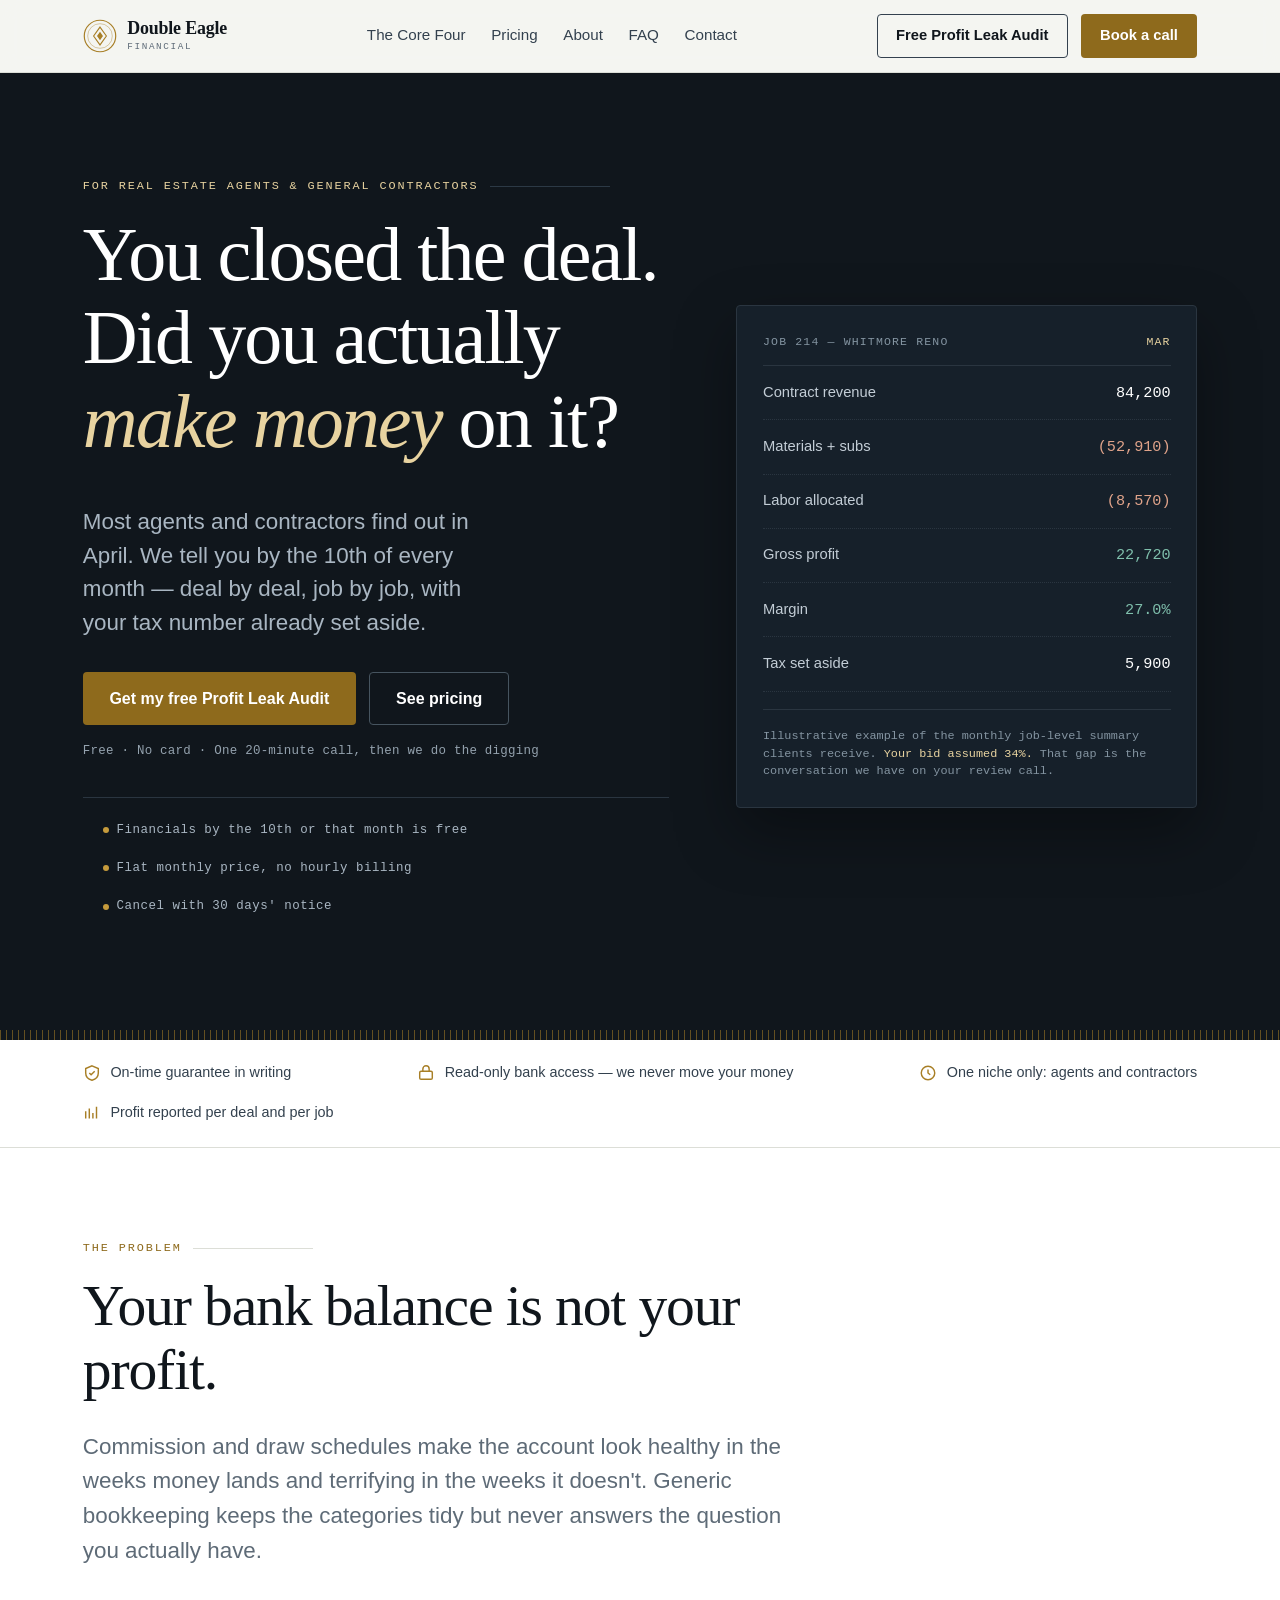
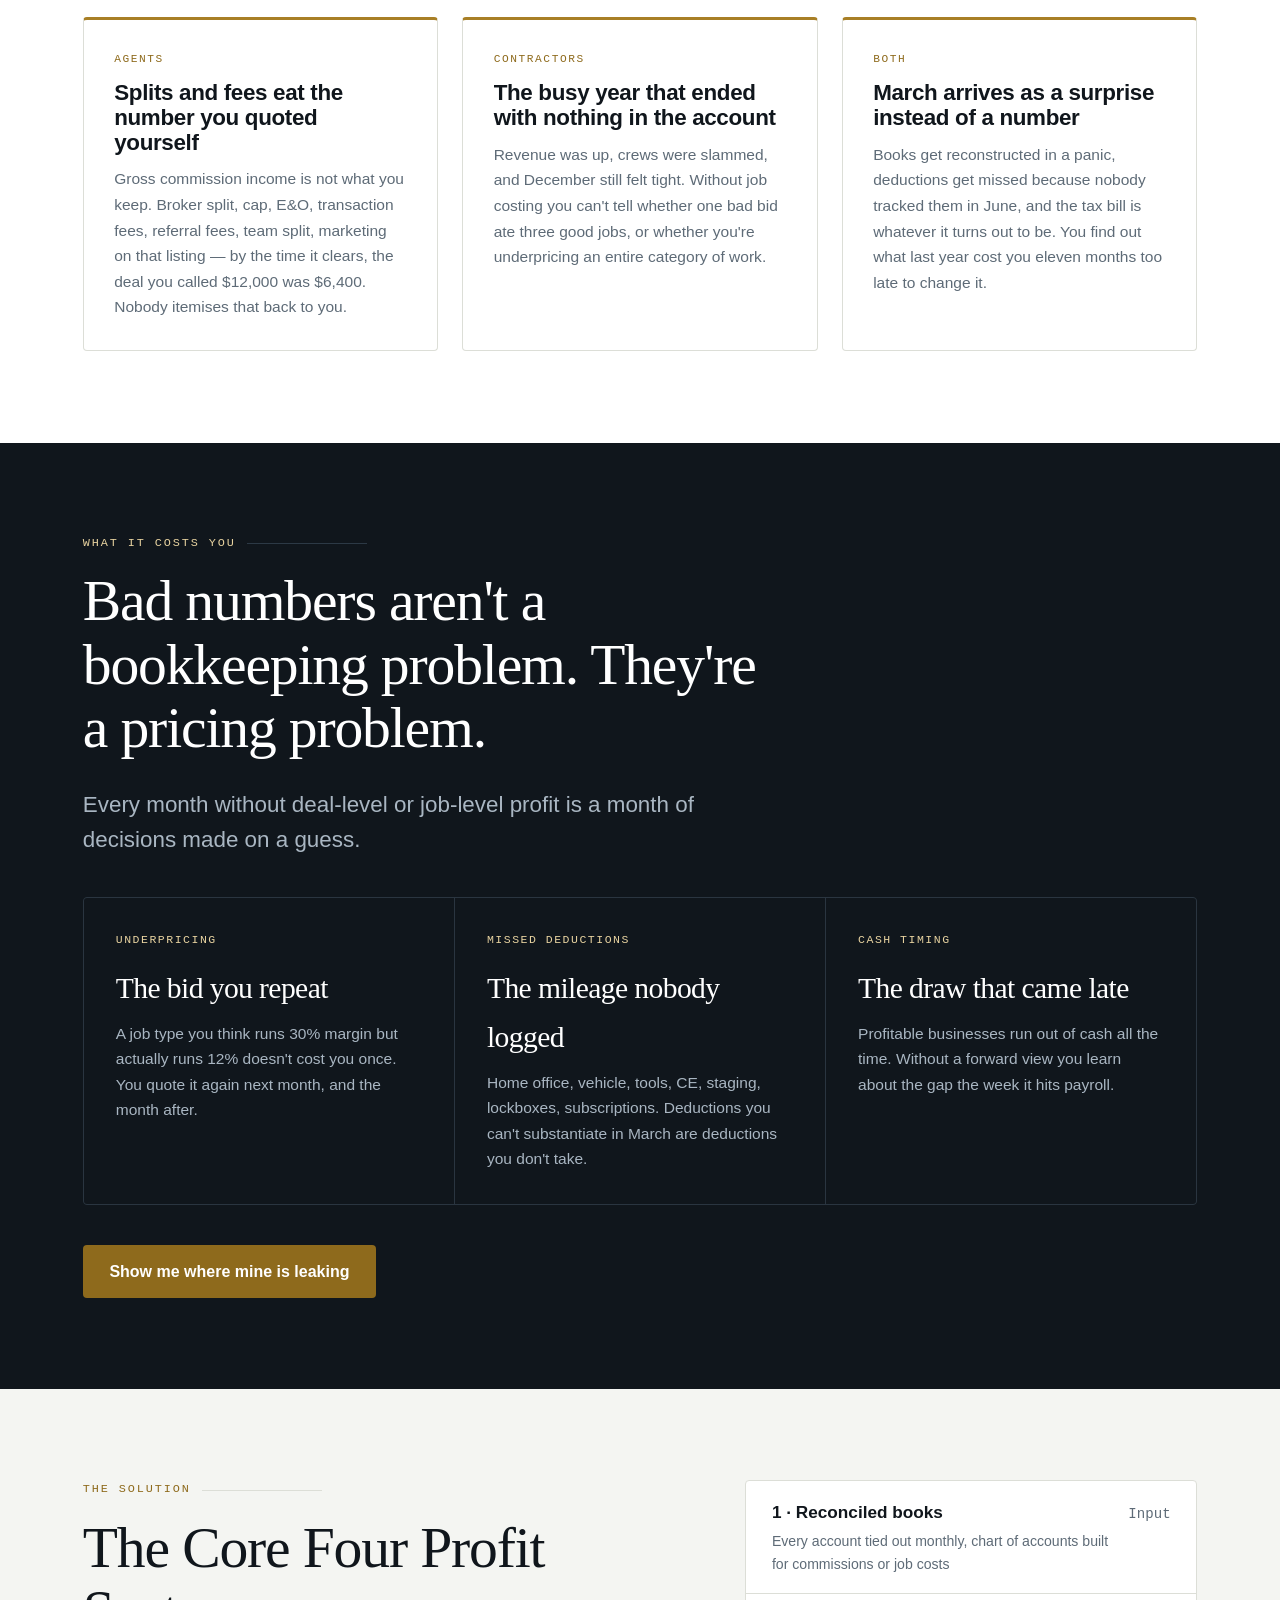
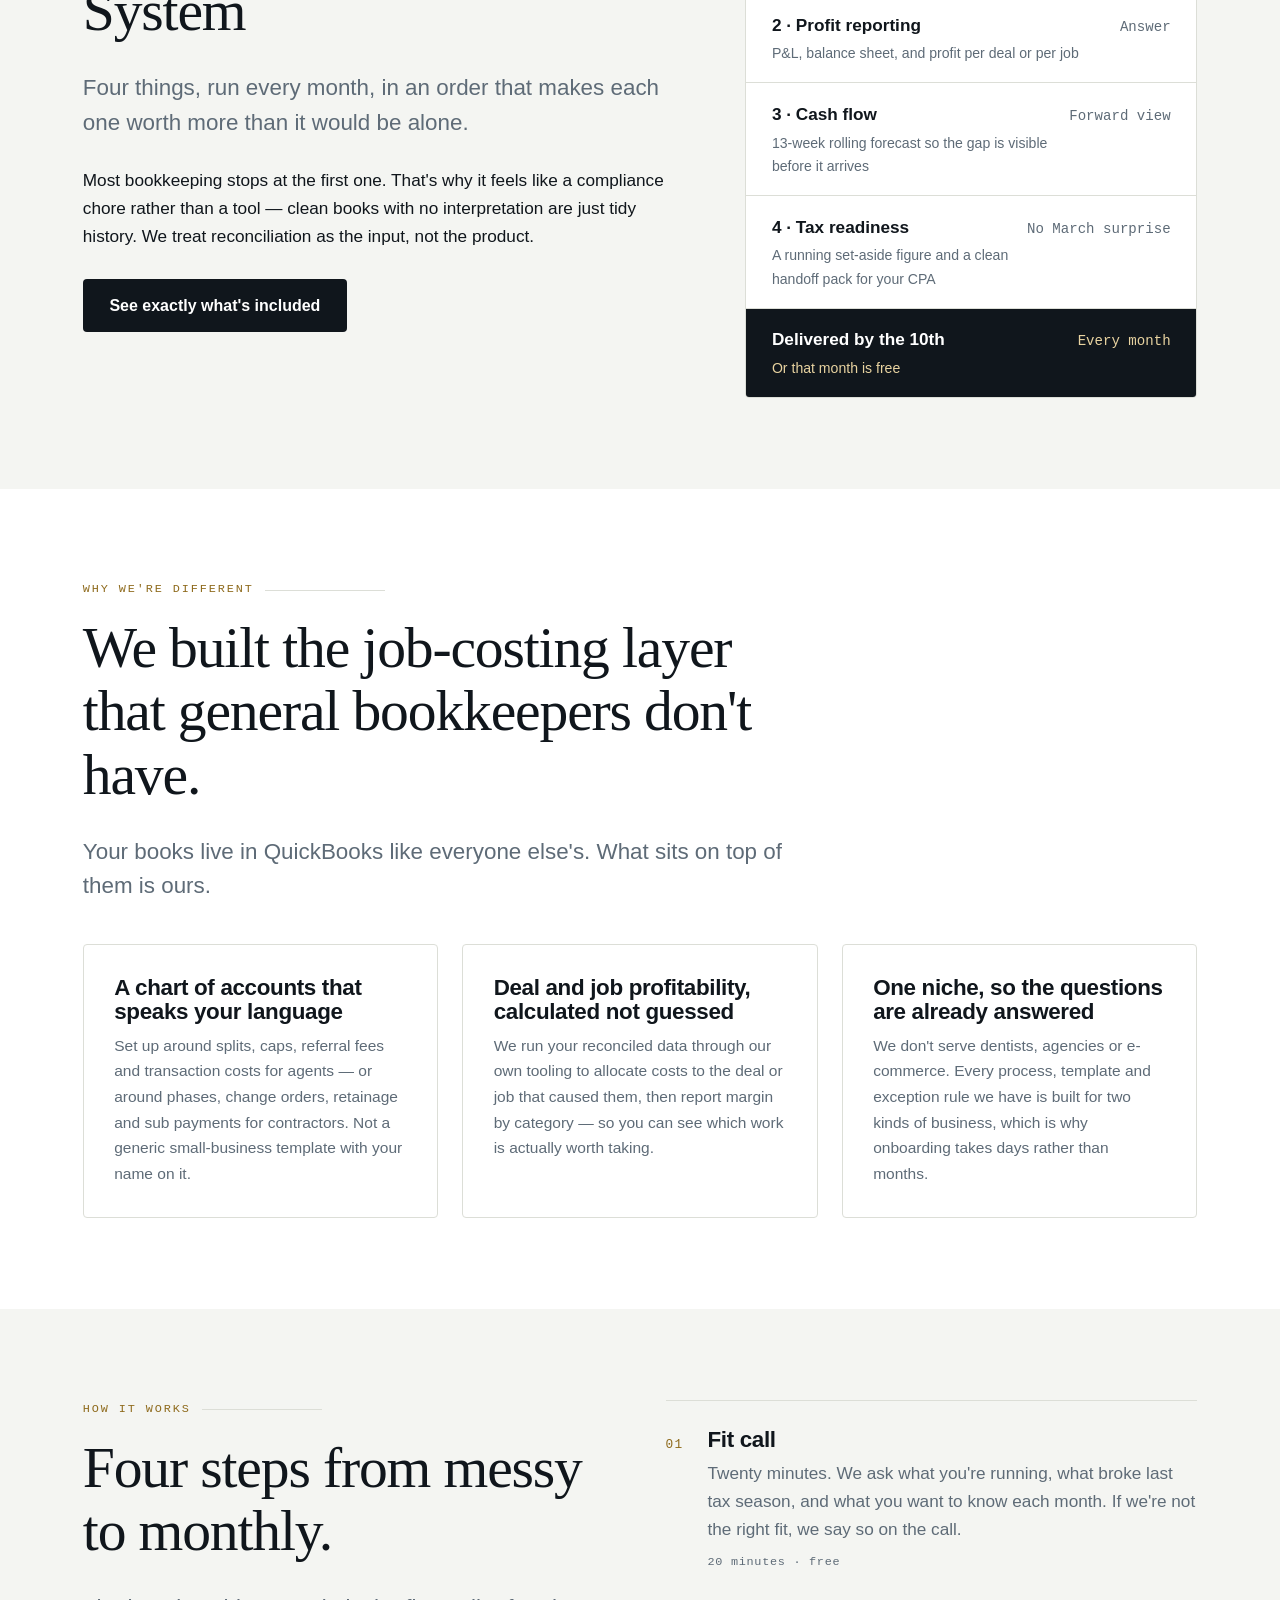
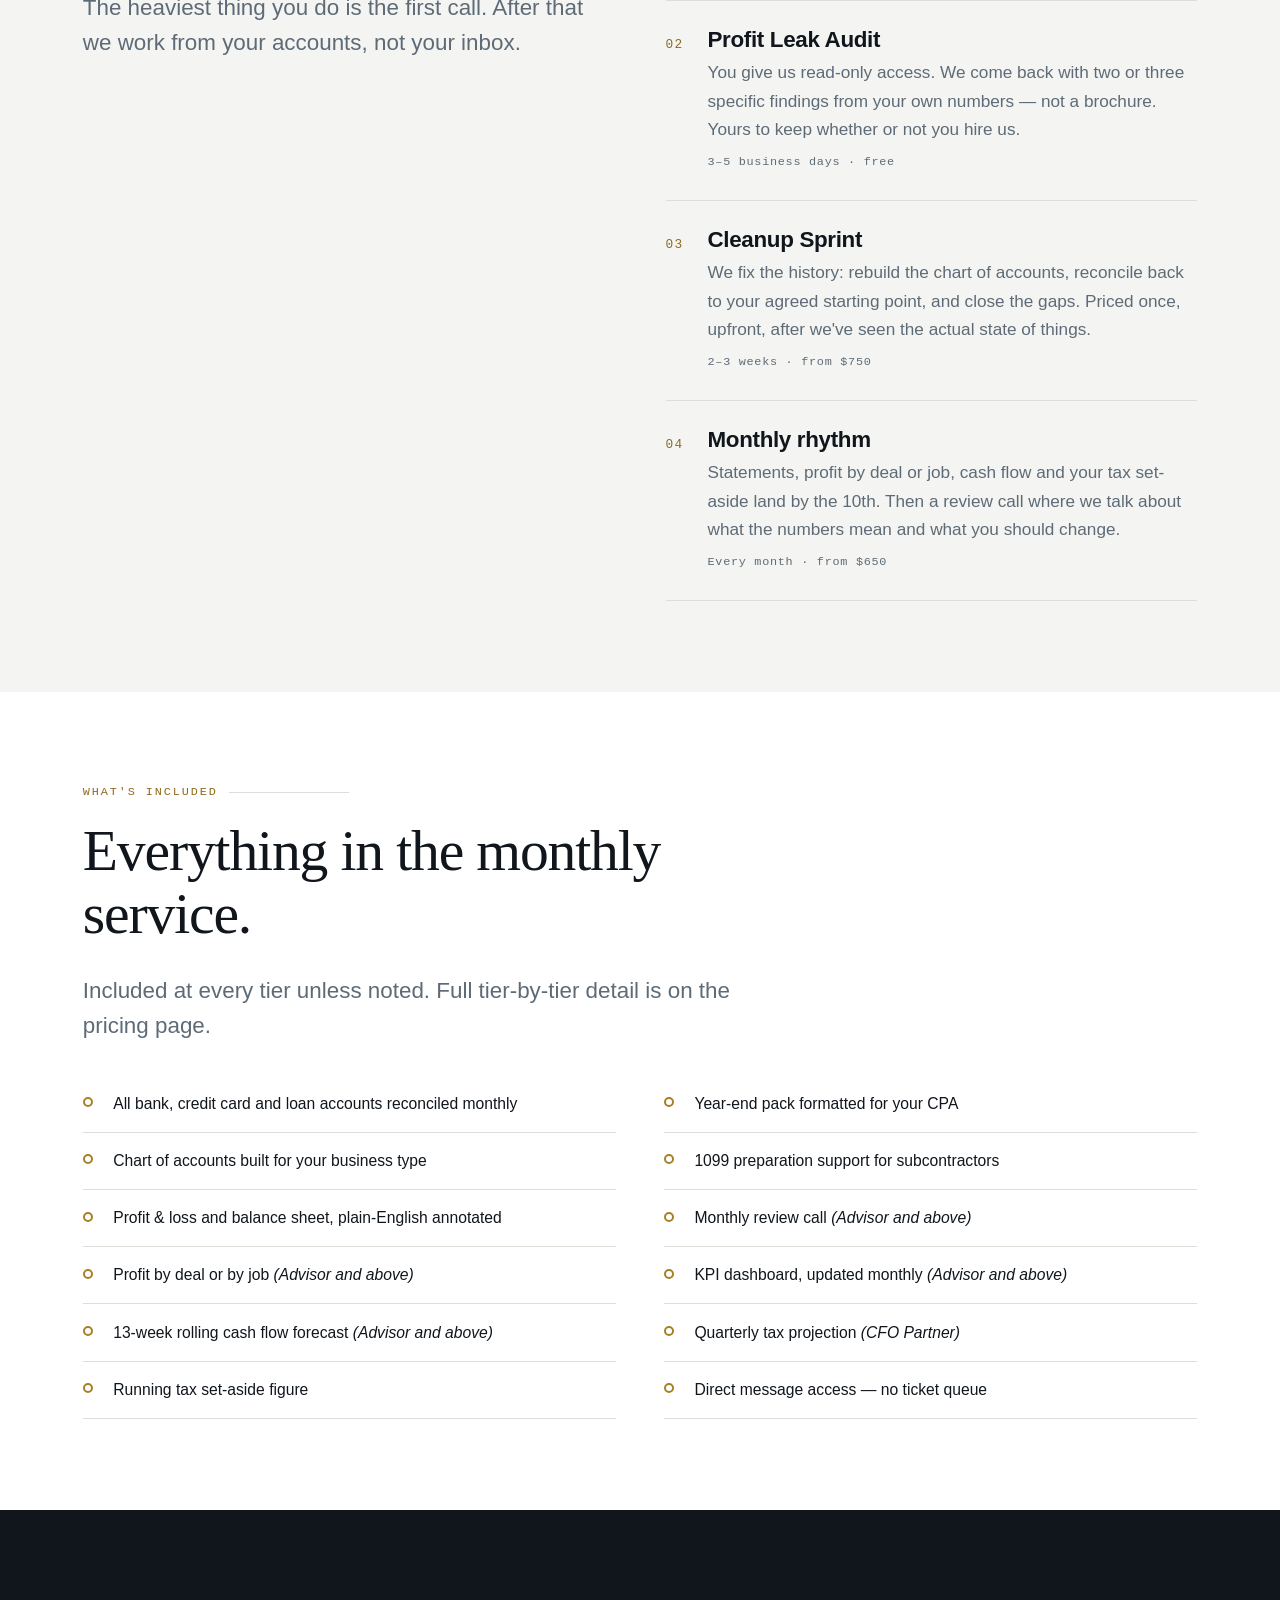
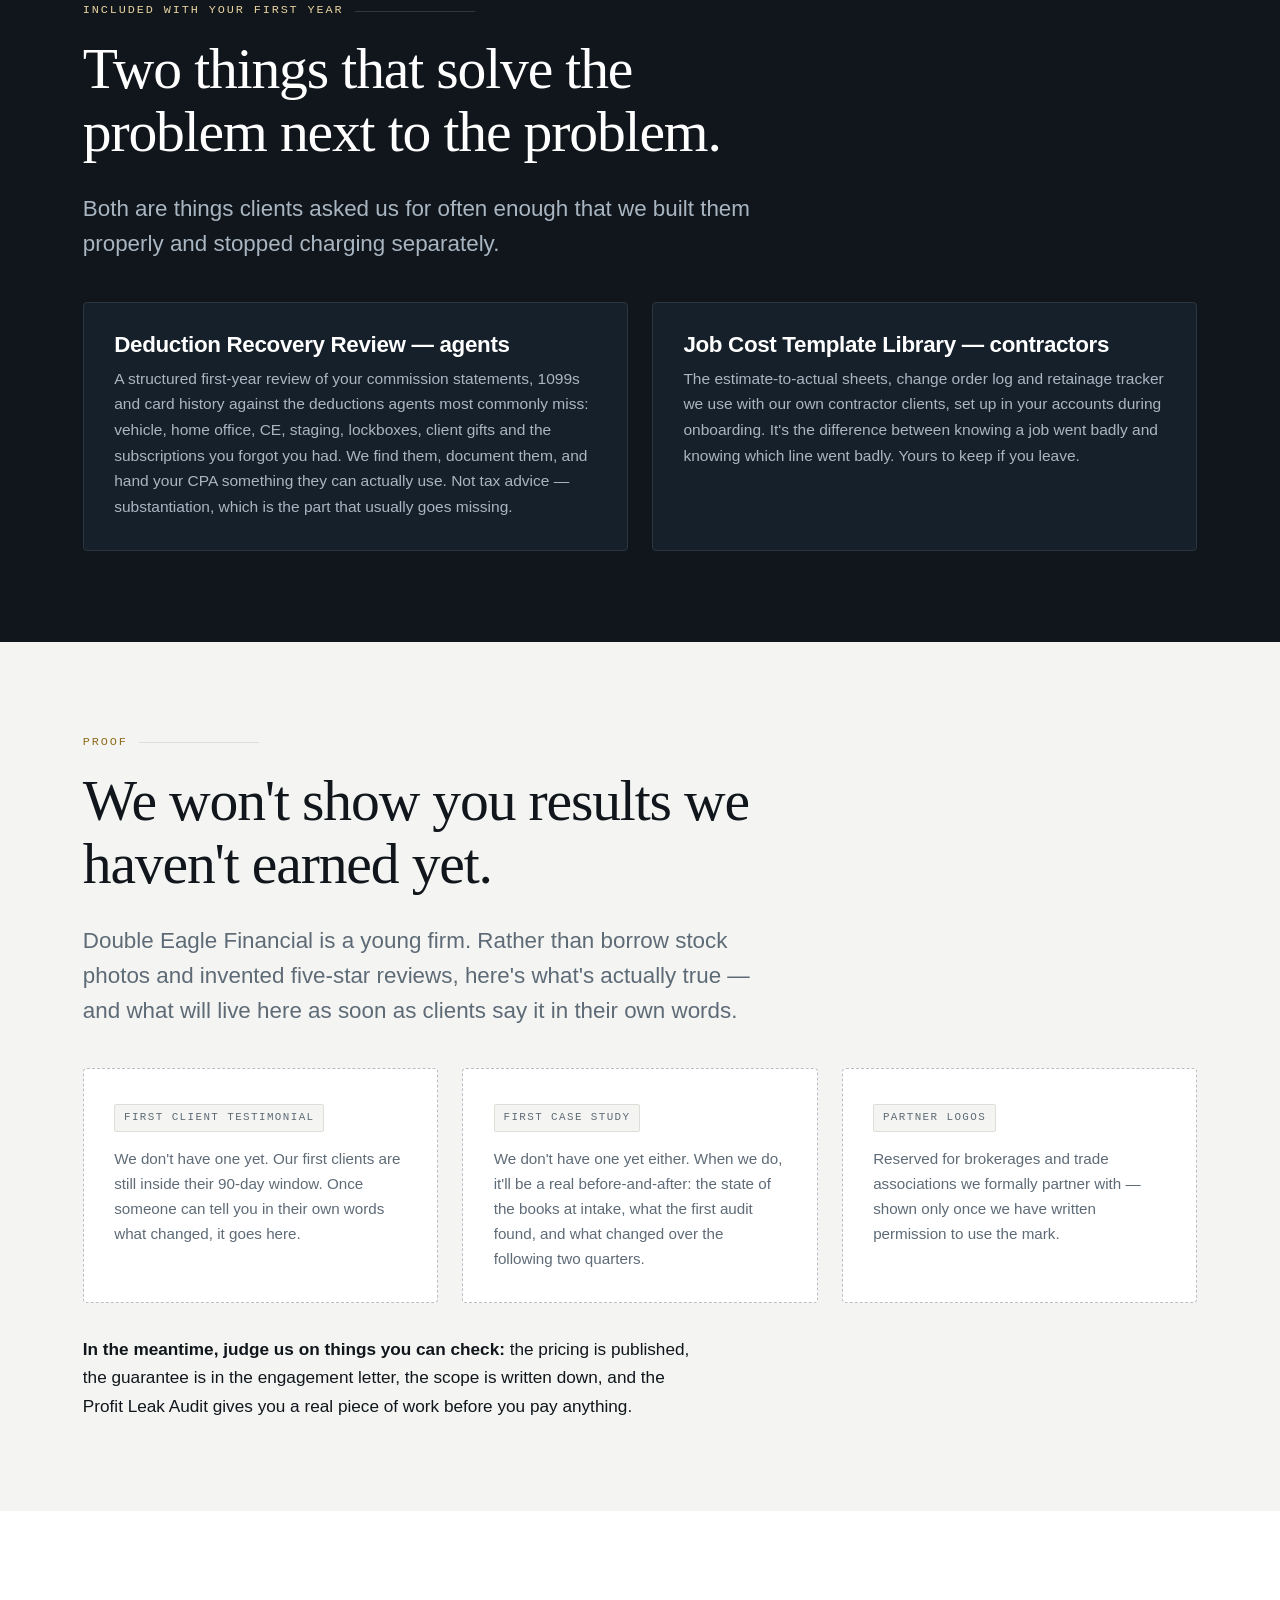
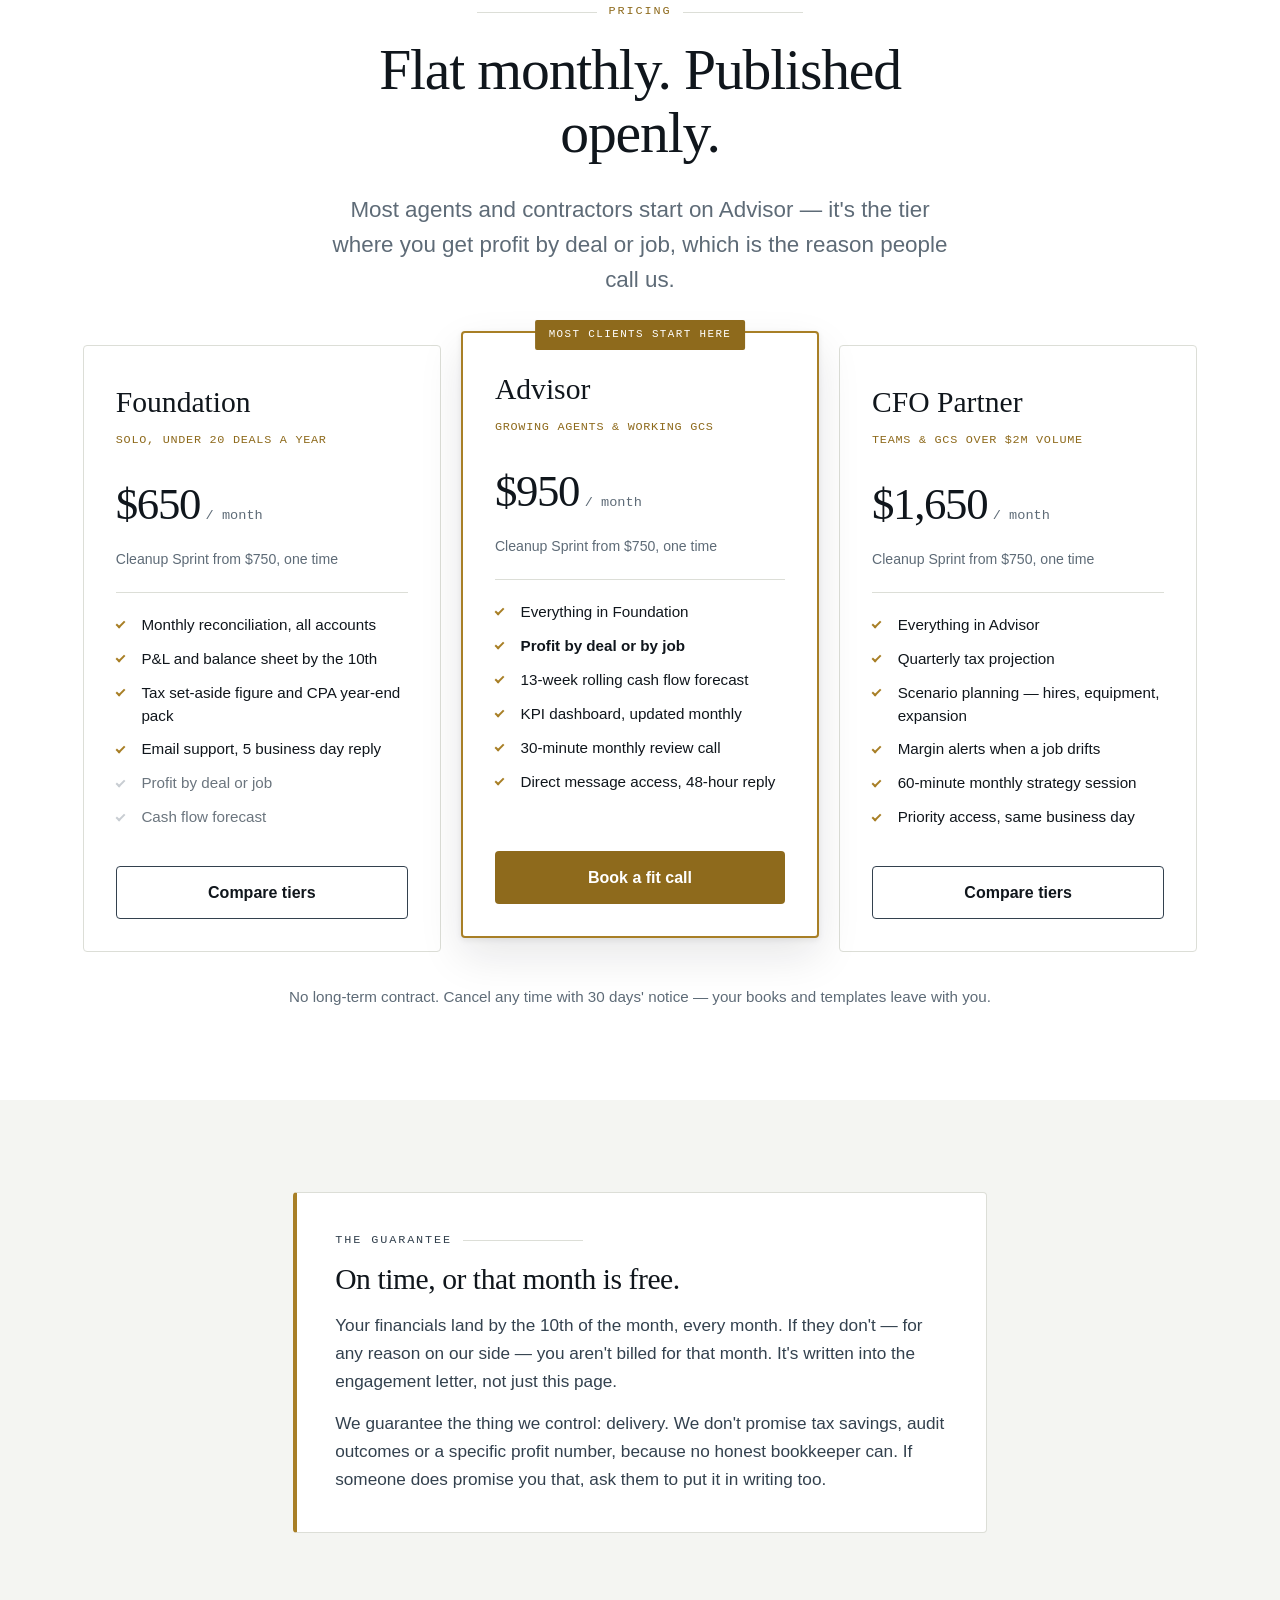
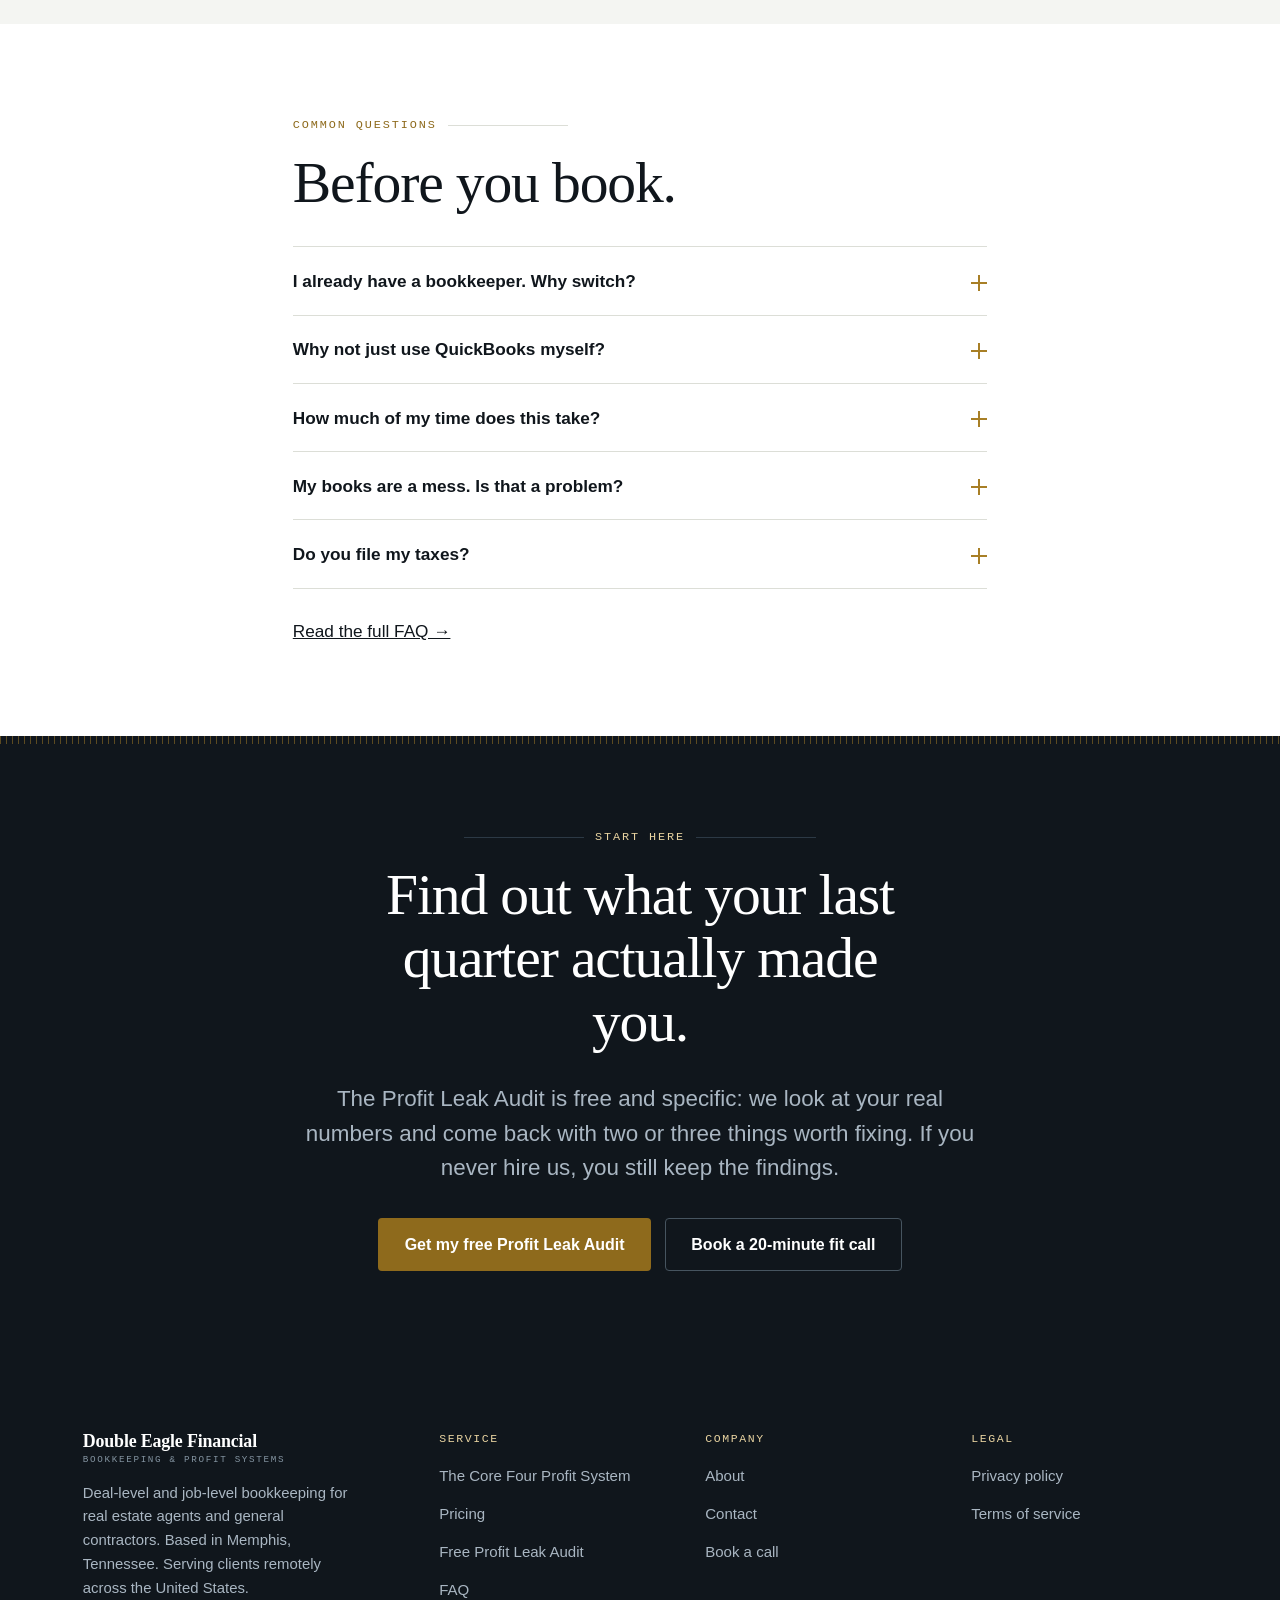
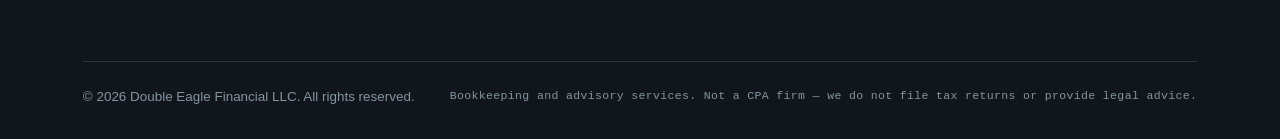
==== commit 7135ba19: "Update config.js, main.js, and about.html with new URLs, scroll function, and founder bio (6a987a7db" ====
--- a/index.html
+++ b/index.html
@@ -79,7 +79,7 @@
 
     <div class="header-cta">
       <a class="btn btn--ghost" href="/profit-leak-audit.html" data-cta="lead-magnet" data-cta-location="header">Free Profit Leak Audit</a>
-      <a class="btn btn--primary" href="/book-a-call.html" data-cta="book-call" data-cta-location="header" data-cal-trigger>Book a call</a>
+      <a class="btn btn--primary" href="/book-a-call.html" data-cta="book-call" data-cta-location="header">Book a call</a>
       <button class="nav-toggle" type="button" aria-expanded="false" aria-controls="primary-nav" aria-label="Open menu">
         <span></span>
       </button>
@@ -343,16 +343,16 @@
     </div>
     <div class="grid grid--3 reveal" style="margin-top:2.5rem">
       <div class="proof-placeholder">
-        <span class="tag">Placeholder — client testimonial</span>
-        <p>Replace with a real quote once a client has completed 90 days. Ask specifically what they can see now that they couldn't before.</p>
+        <span class="tag">First client testimonial</span>
+        <p>We don't have one yet. Our first clients are still inside their 90-day window. Once someone can tell you in their own words what changed, it goes here.</p>
       </div>
       <div class="proof-placeholder">
-        <span class="tag">Placeholder — case study</span>
-        <p>Replace with a short before/after: the state of the books at intake, what the first audit surfaced, and what changed in the following two quarters.</p>
+        <span class="tag">First case study</span>
+        <p>We don't have one yet either. When we do, it'll be a real before-and-after: the state of the books at intake, what the first audit found, and what changed over the following two quarters.</p>
       </div>
       <div class="proof-placeholder">
-        <span class="tag">Placeholder — partner logos</span>
-        <p>Replace with brokerages or trade associations you formally partner with, once written permission to use their marks is in hand.</p>
+        <span class="tag">Partner logos</span>
+        <p>Reserved for brokerages and trade associations we formally partner with — shown only once we have written permission to use the mark.</p>
       </div>
     </div>
     <p style="margin-top:2rem;max-width:65ch"><strong>In the meantime, judge us on things you can check:</strong> the pricing is published, the guarantee is in the engagement letter, the scope is written down, and the Profit Leak Audit gives you a real piece of work before you pay anything.</p>
@@ -446,7 +446,7 @@
       <div class="faq-item">
         <button class="faq-q" type="button" aria-expanded="false" aria-controls="hf2" id="hfq2">Why not just use QuickBooks myself?<span class="faq-icon" aria-hidden="true"></span></button>
         <div class="faq-a" id="hf2" role="region" aria-labelledby="hfq2">
-          <p>You can, and plenty do. QuickBooks is the tool — the work is knowing how commission splits or job phases should be structured inside it, catching what's miscategorised, and reading the result. We keep clients in QuickBooks Online; you keep the file if you leave.</p>
+          <p>You can, and plenty do. QuickBooks is the tool — the work is knowing how commission splits or job phases should be structured inside it, catching what's miscategorized, and reading the result. We keep clients in QuickBooks Online; you keep the file if you leave.</p>
         </div>
       </div>
       <div class="faq-item">
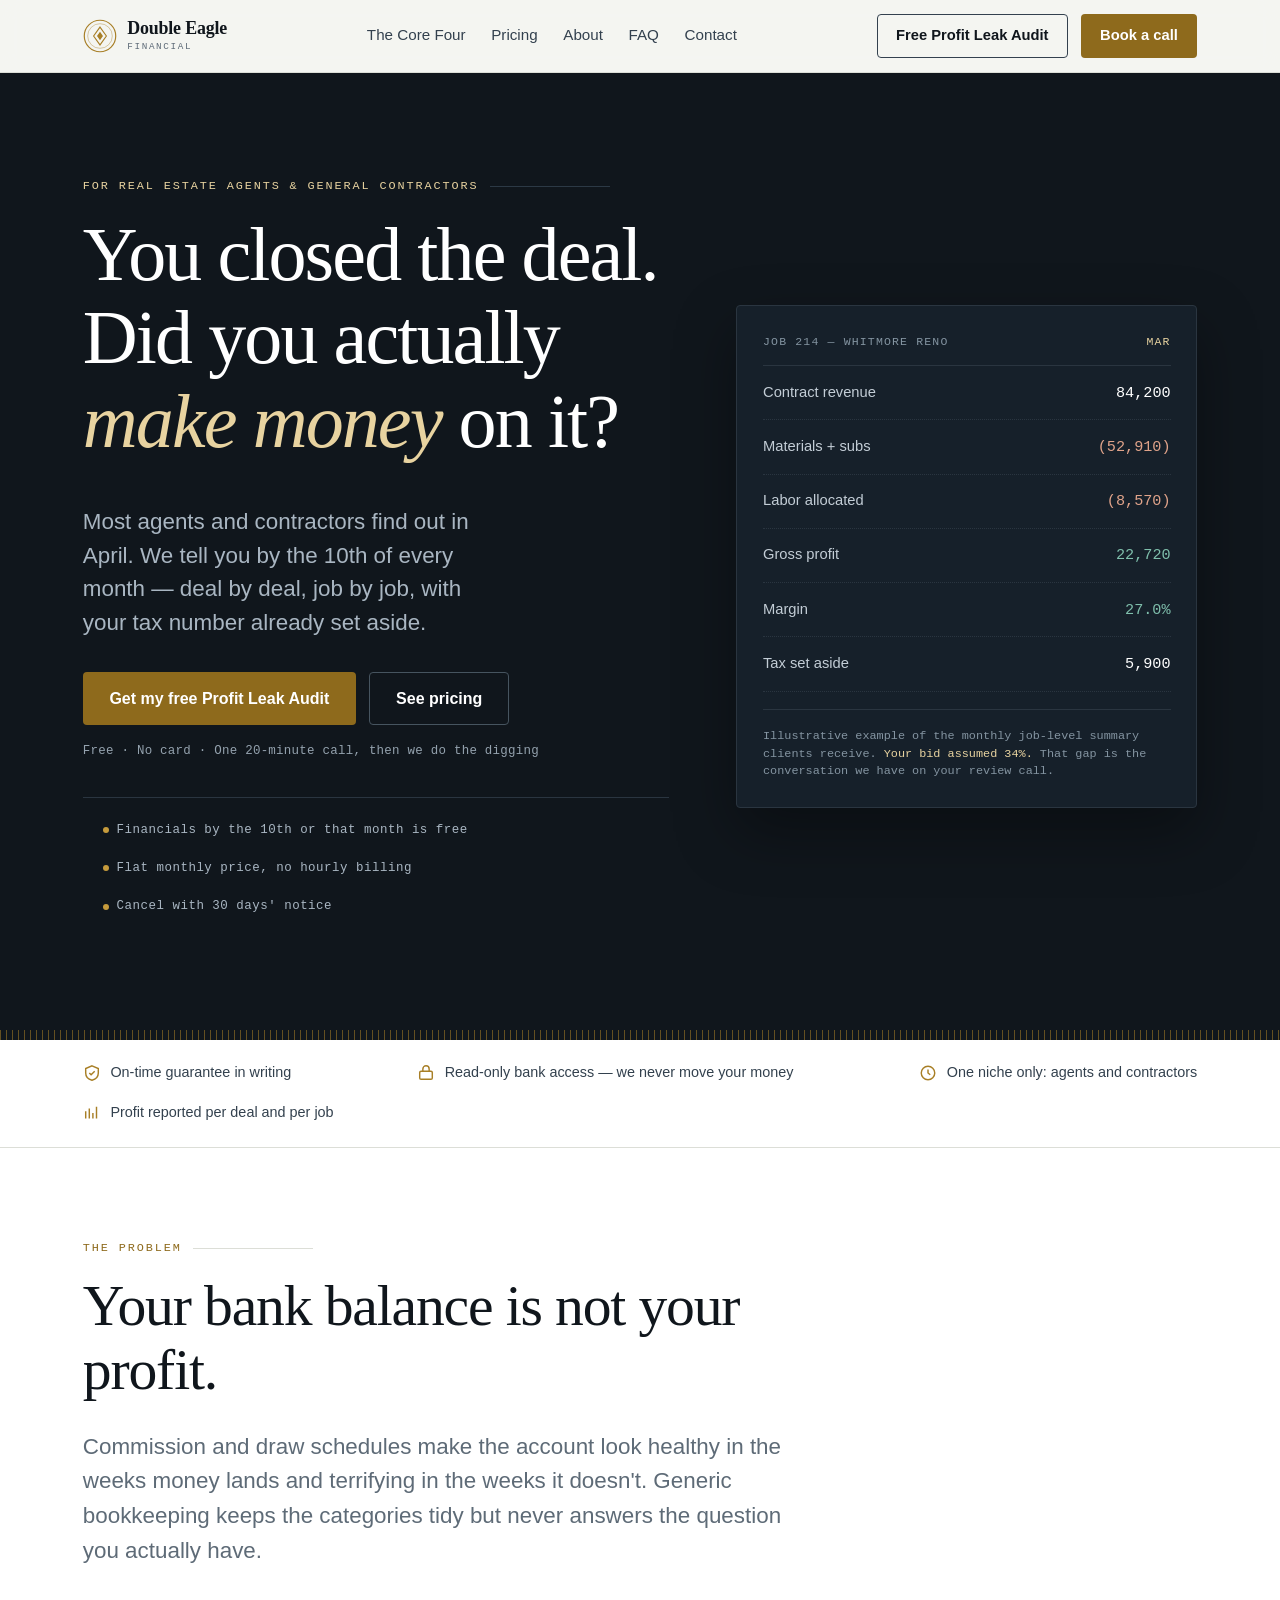
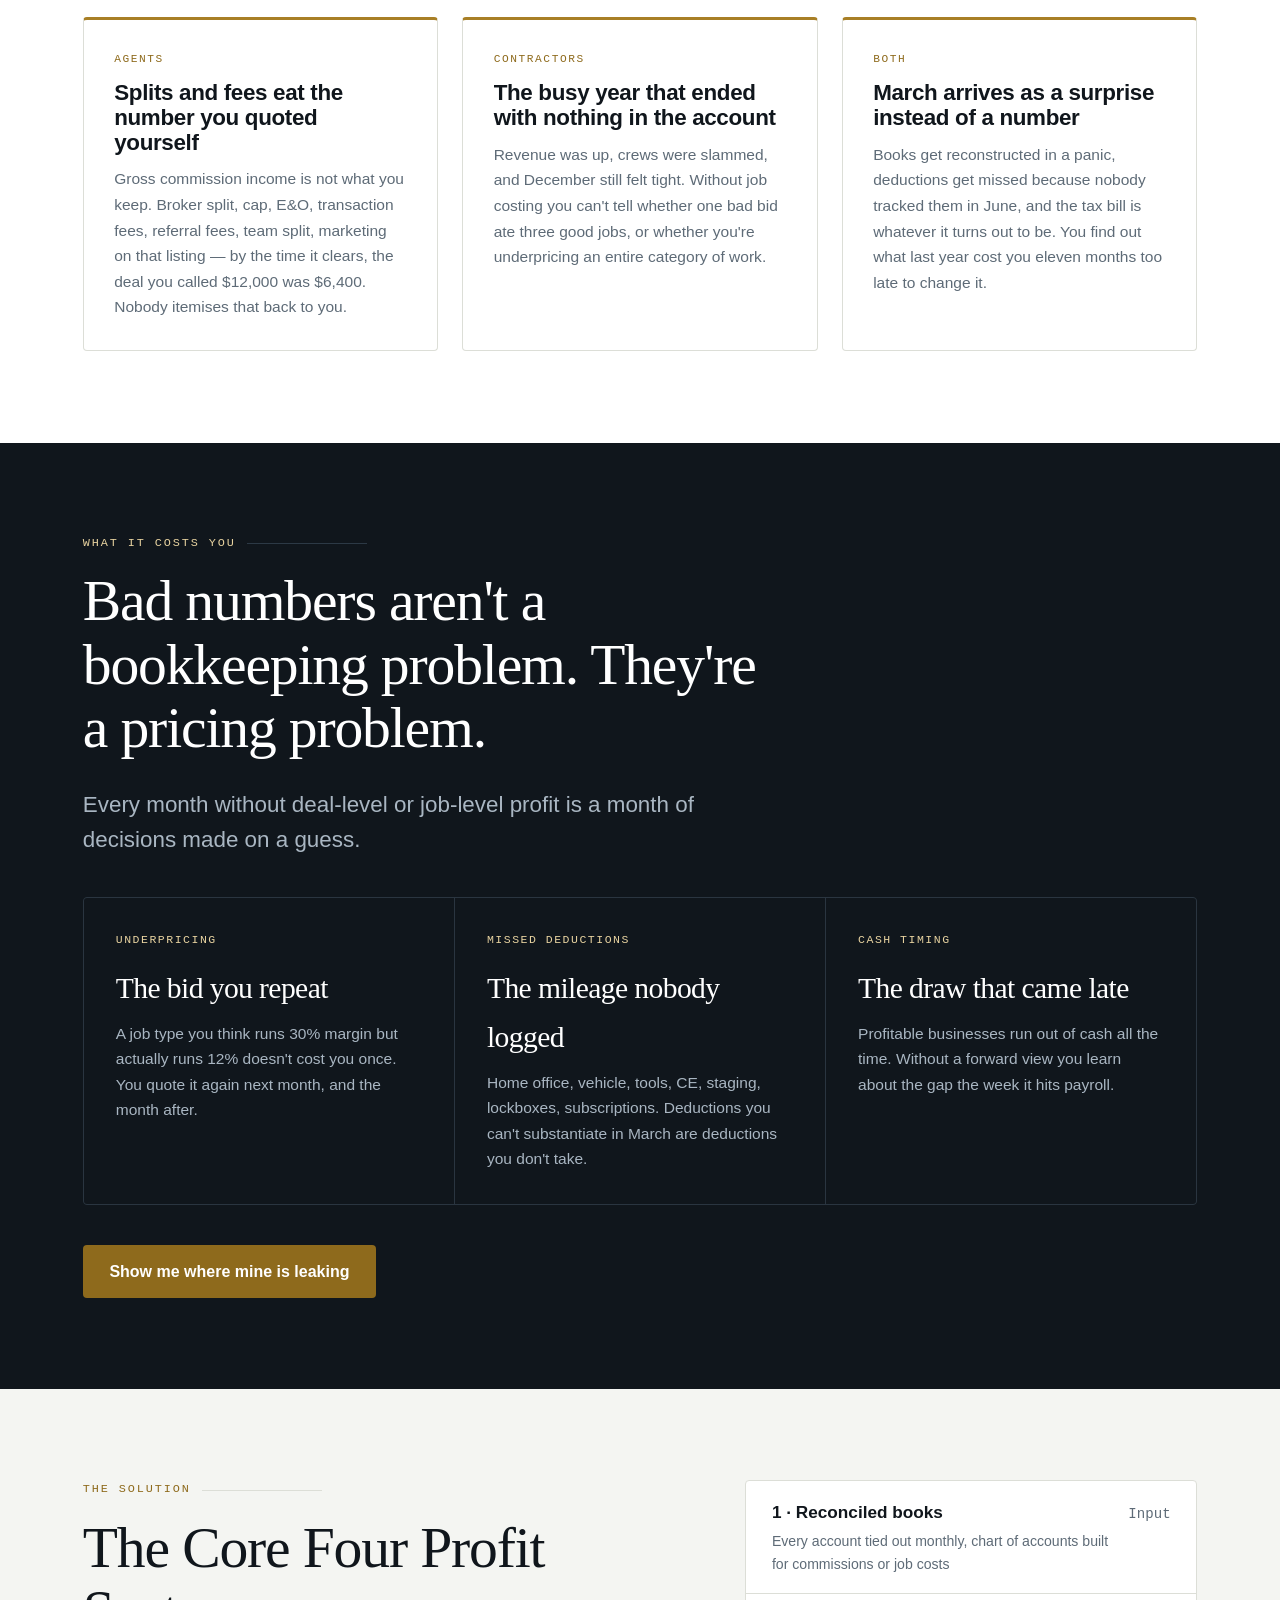
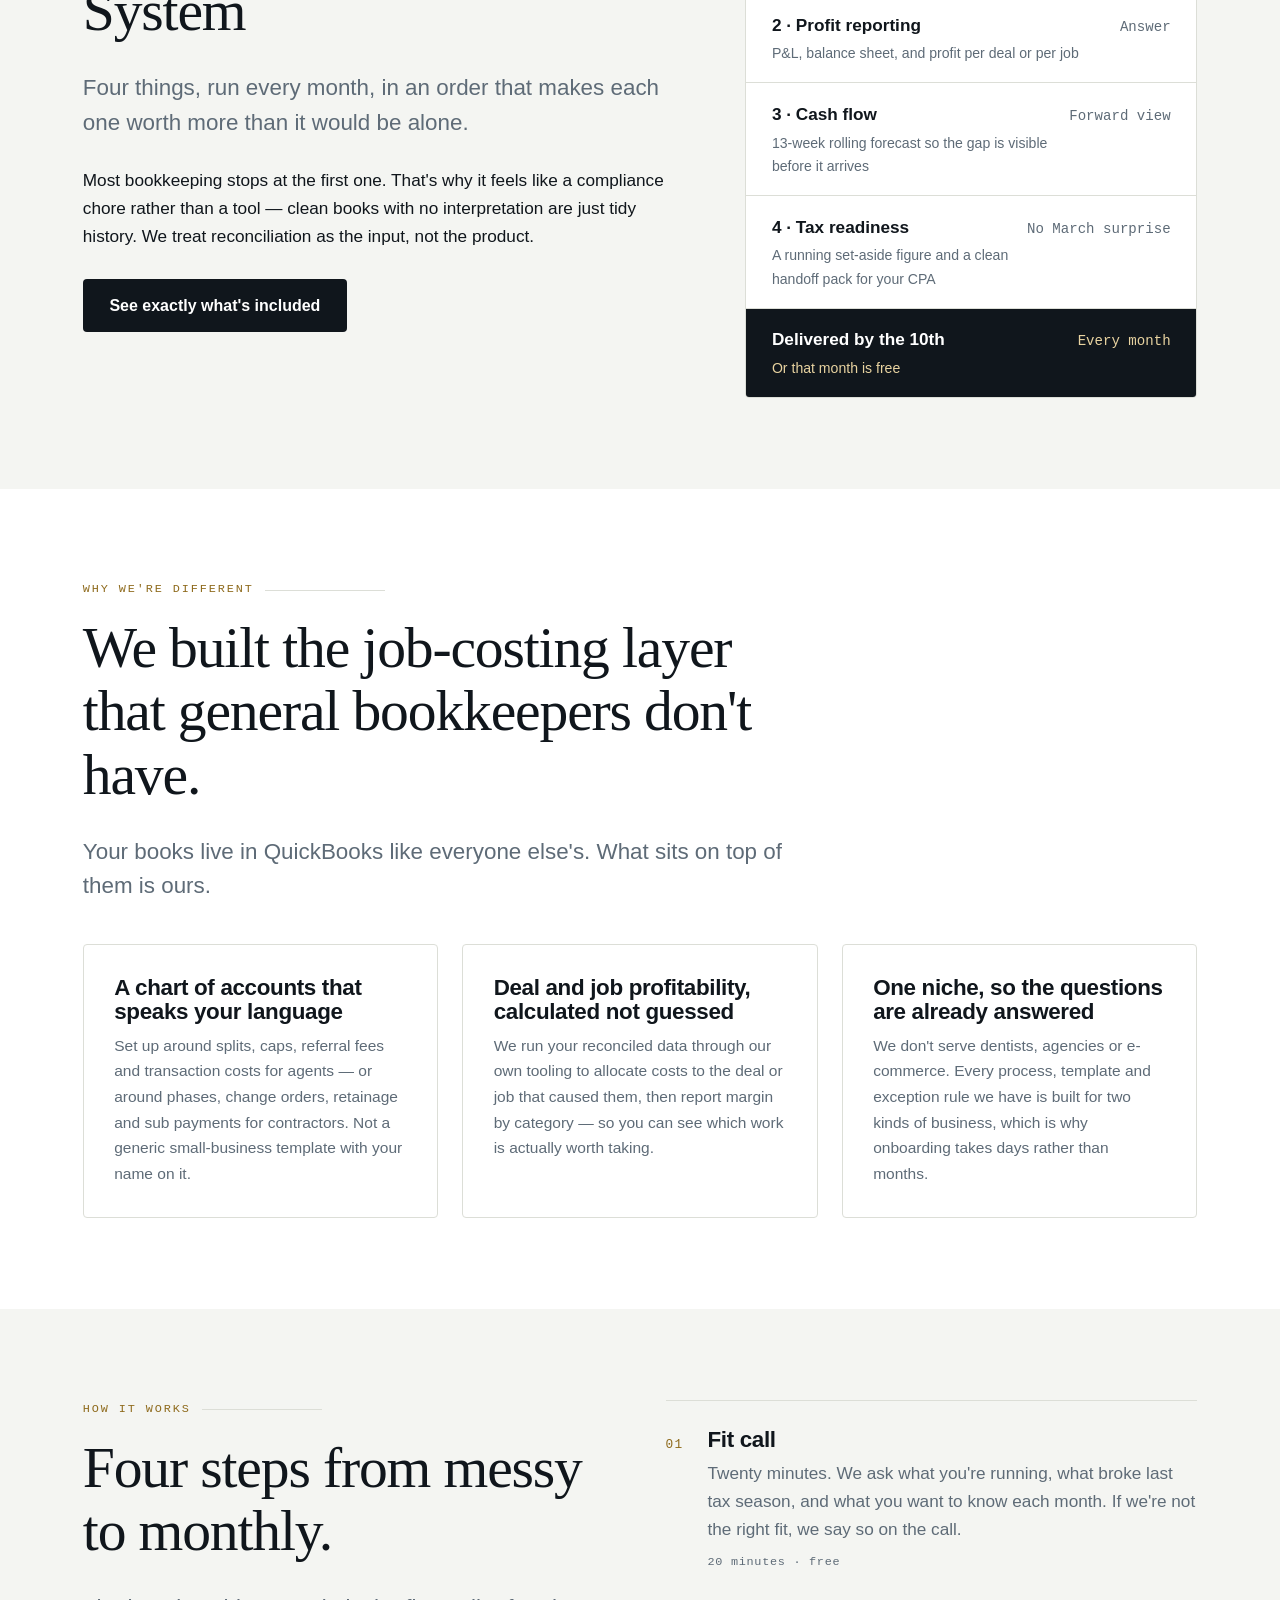
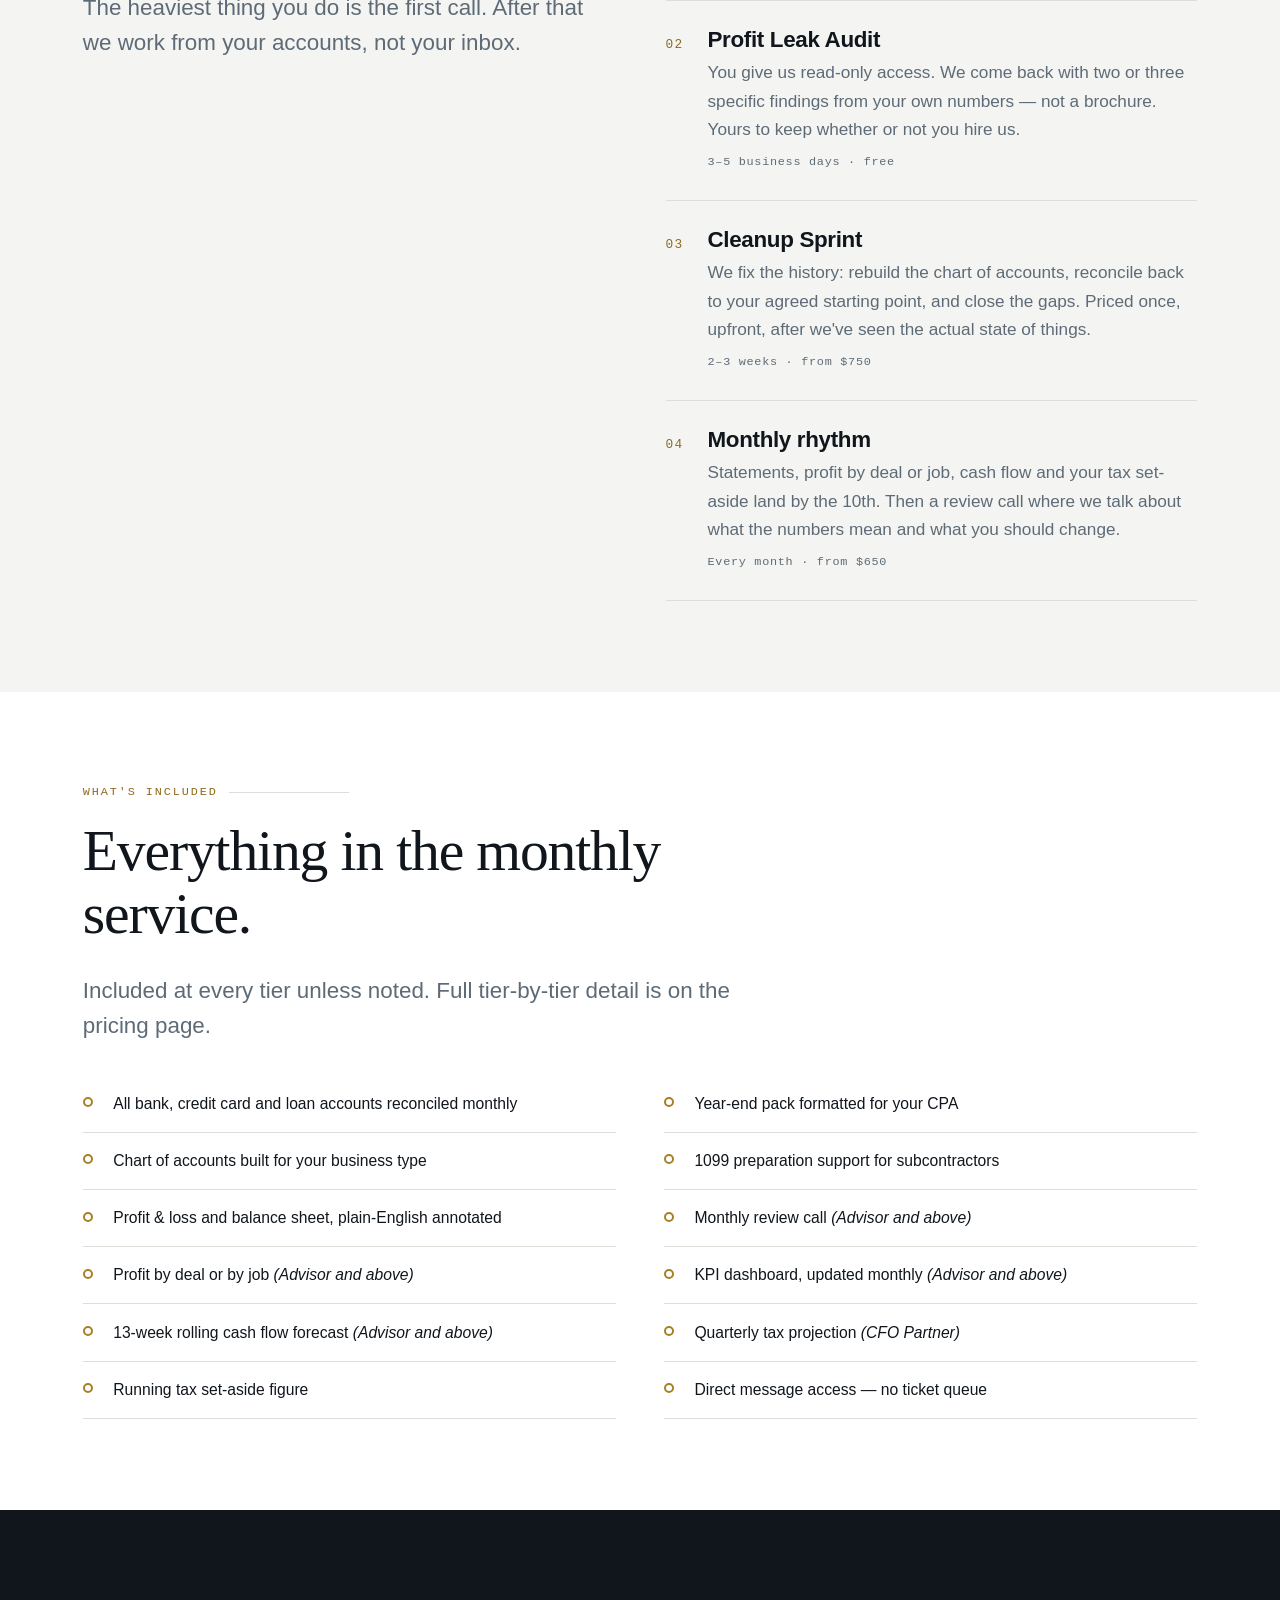
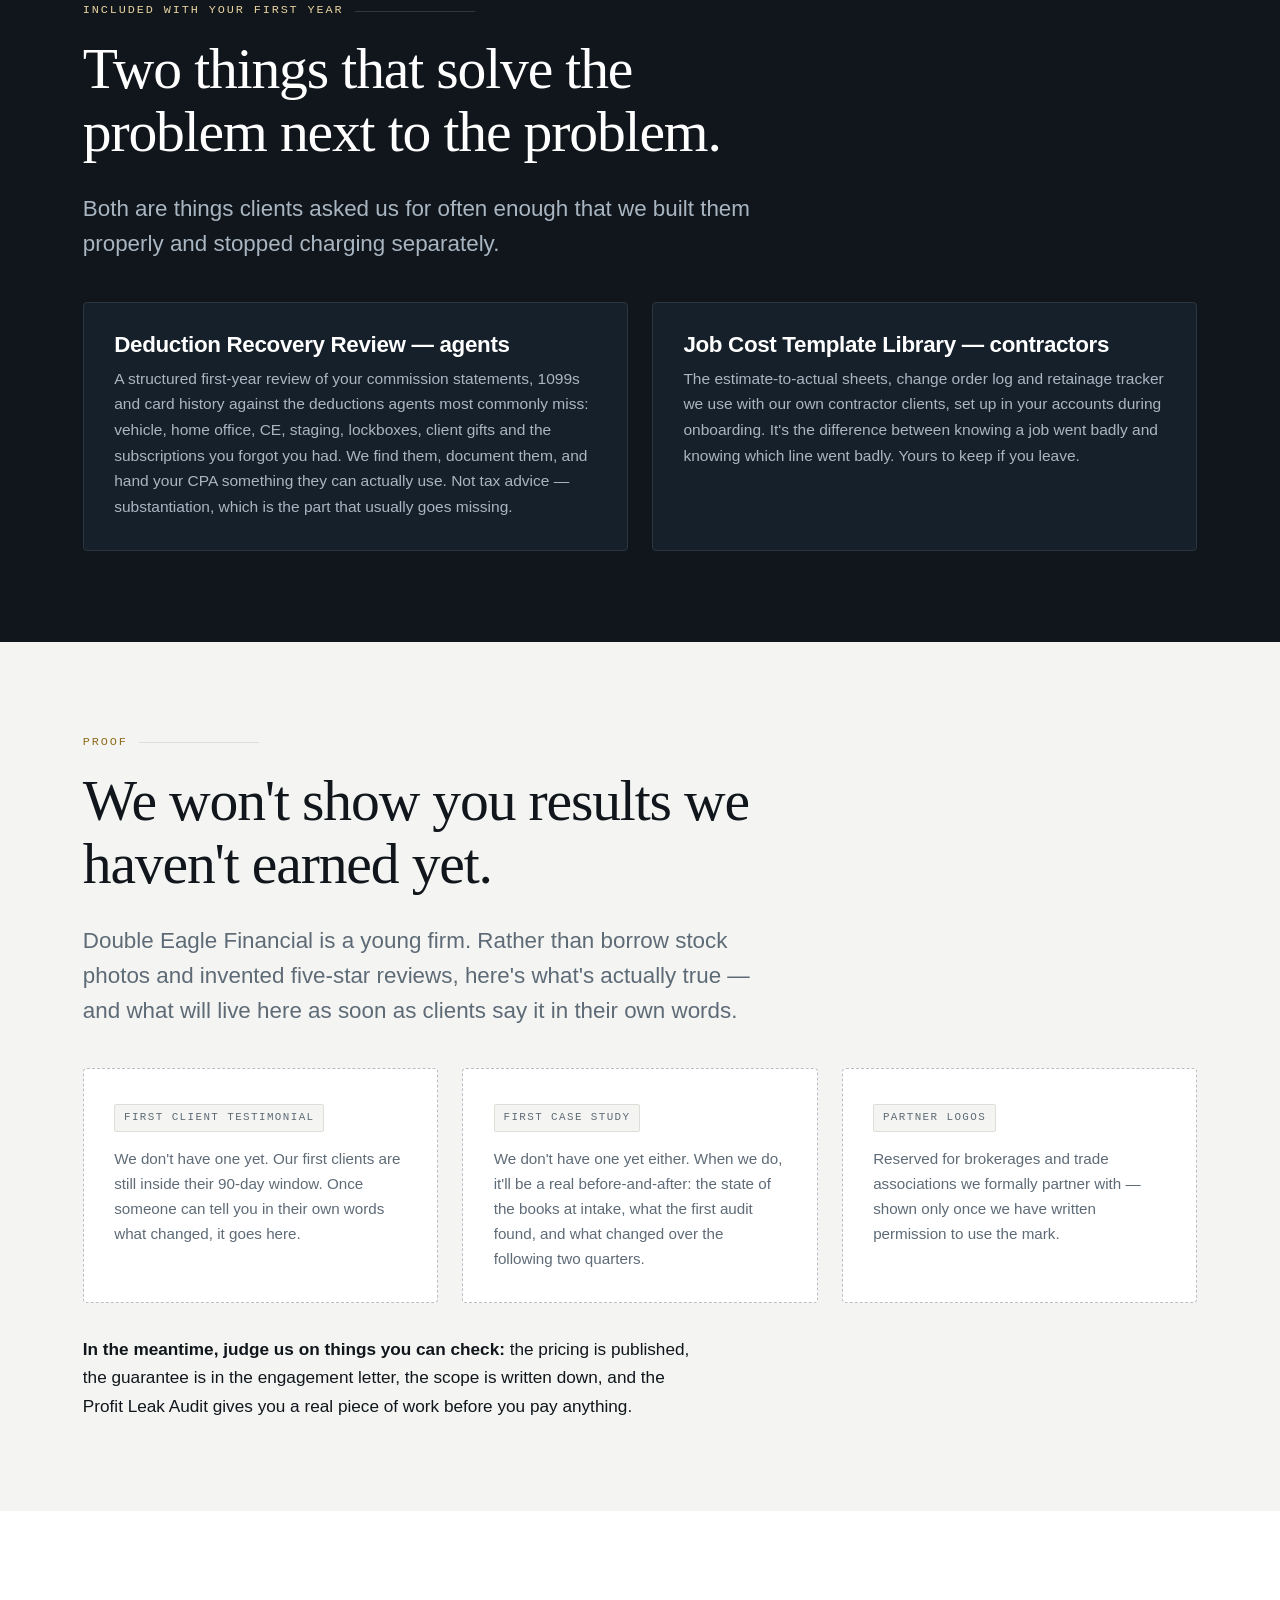
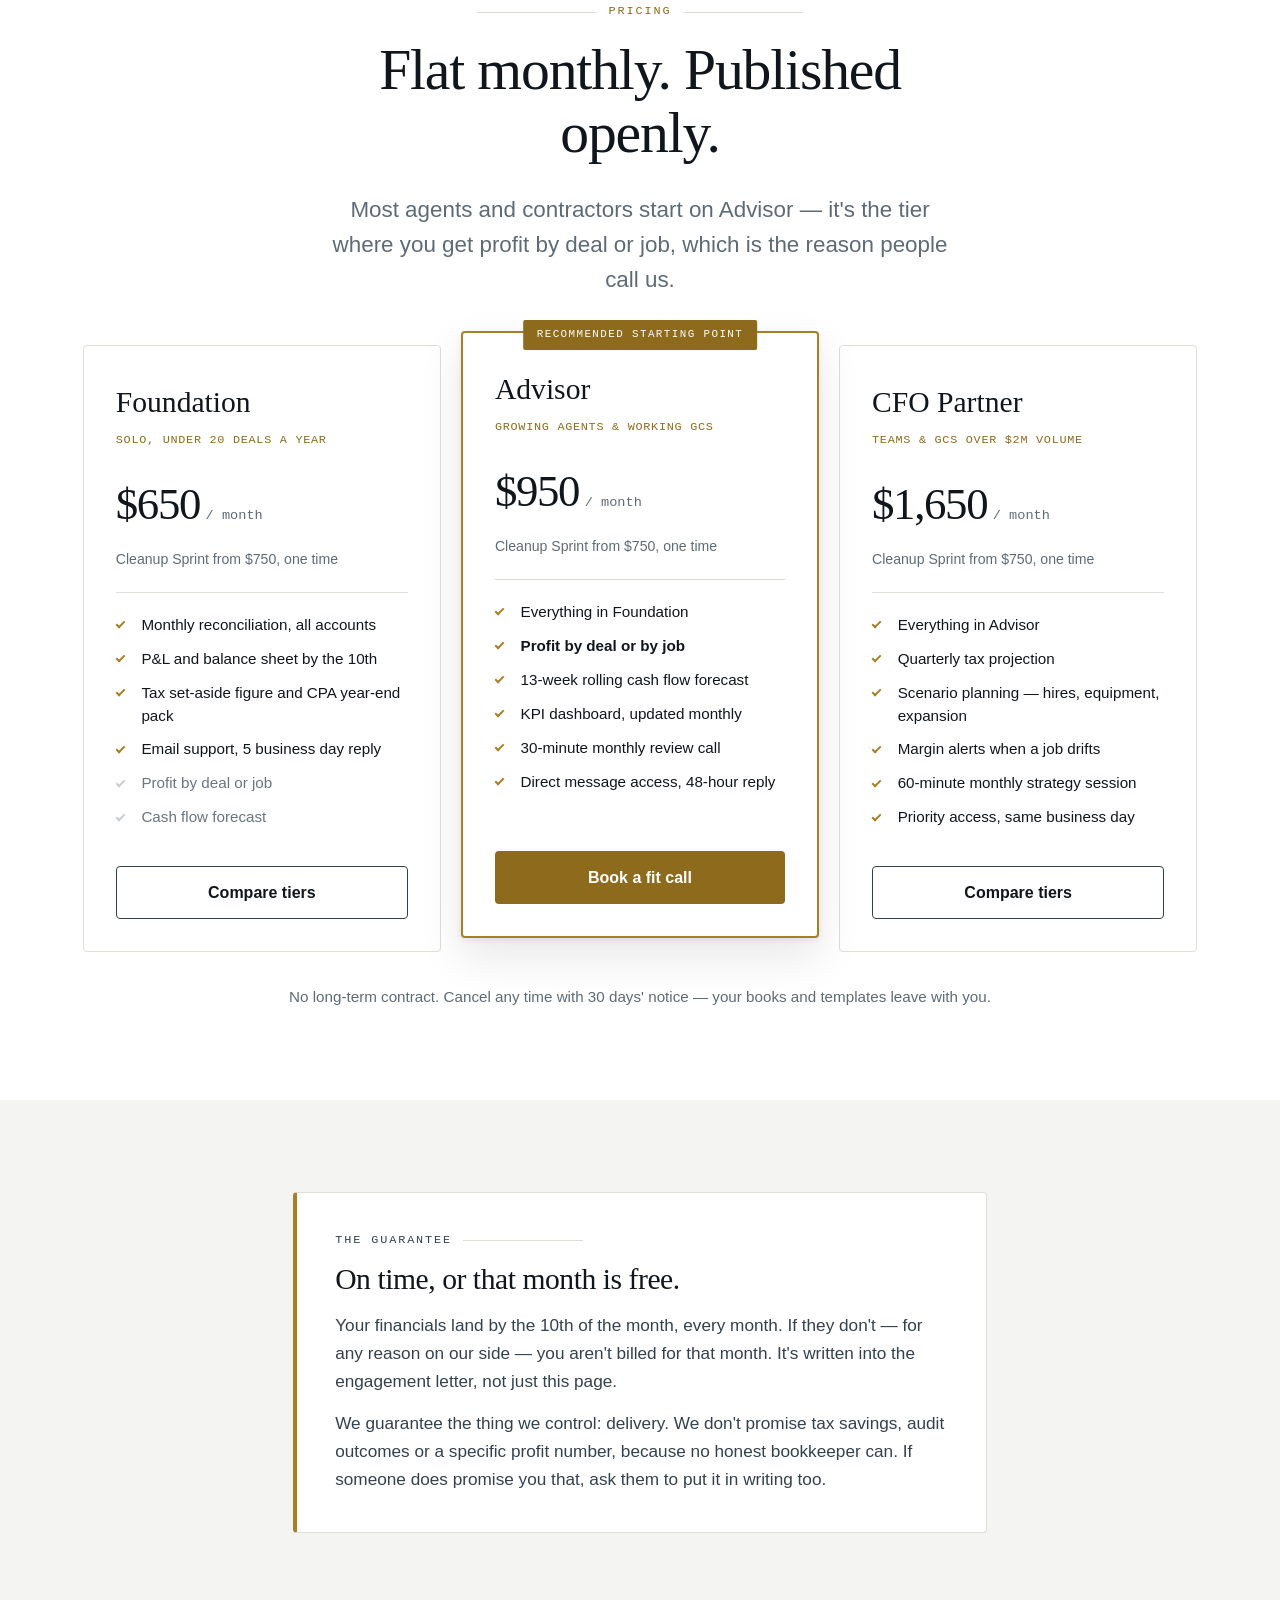
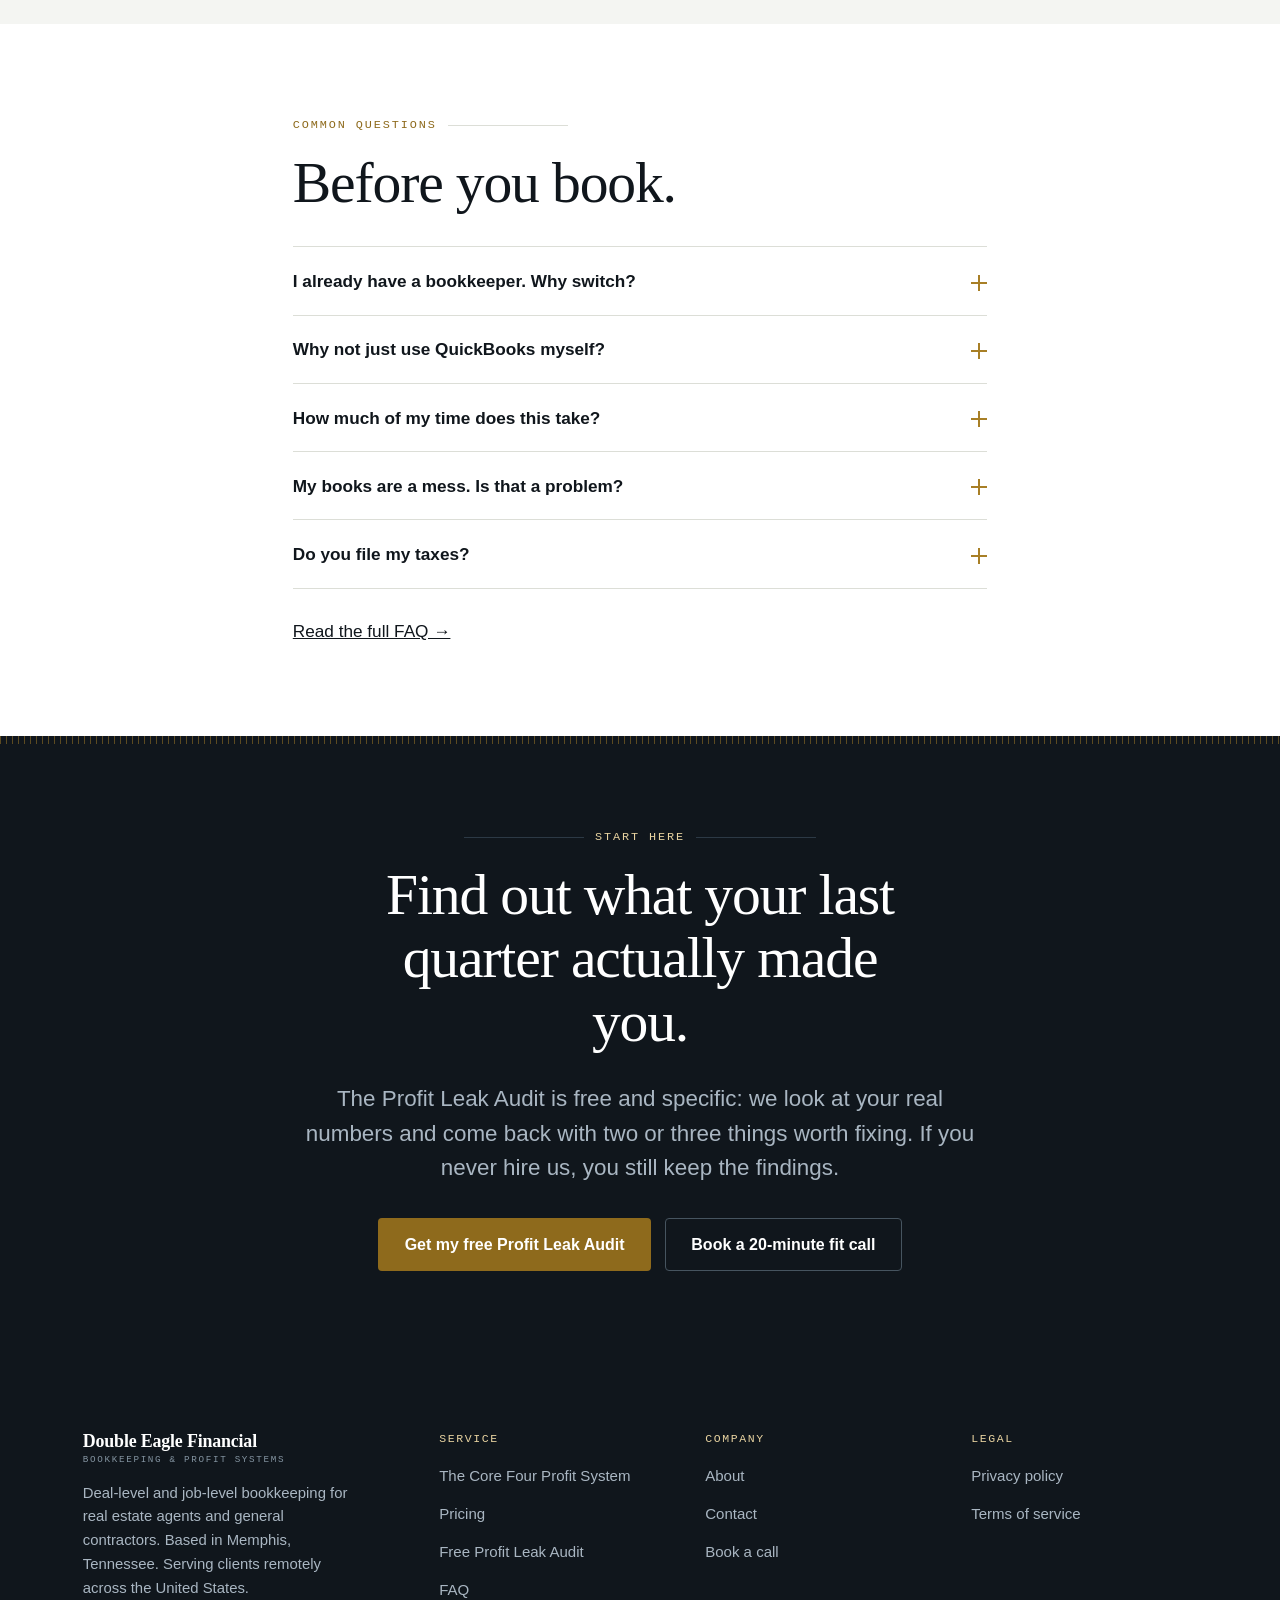
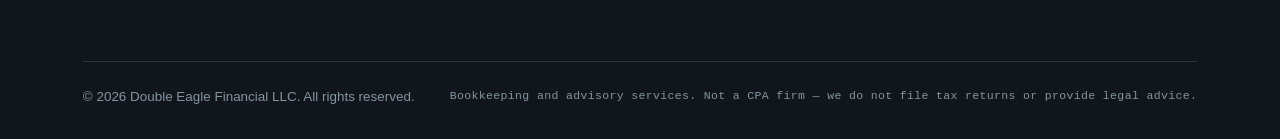
==== commit 4093992a: "Update text in pricing.html and replace founder bio in about.html (6a98c030dfdb2ae7c6d04240)" ====
--- a/index.html
+++ b/index.html
@@ -385,7 +385,7 @@
       </div>
 
       <div class="tier tier--featured">
-        <span class="tier__flag">Most clients start here</span>
+        <span class="tier__flag">Recommended starting point</span>
         <div class="tier__name">Advisor</div>
         <div class="tier__for">Growing agents &amp; working GCs</div>
         <div class="tier__price"><b>$950</b><span>/ month</span></div>
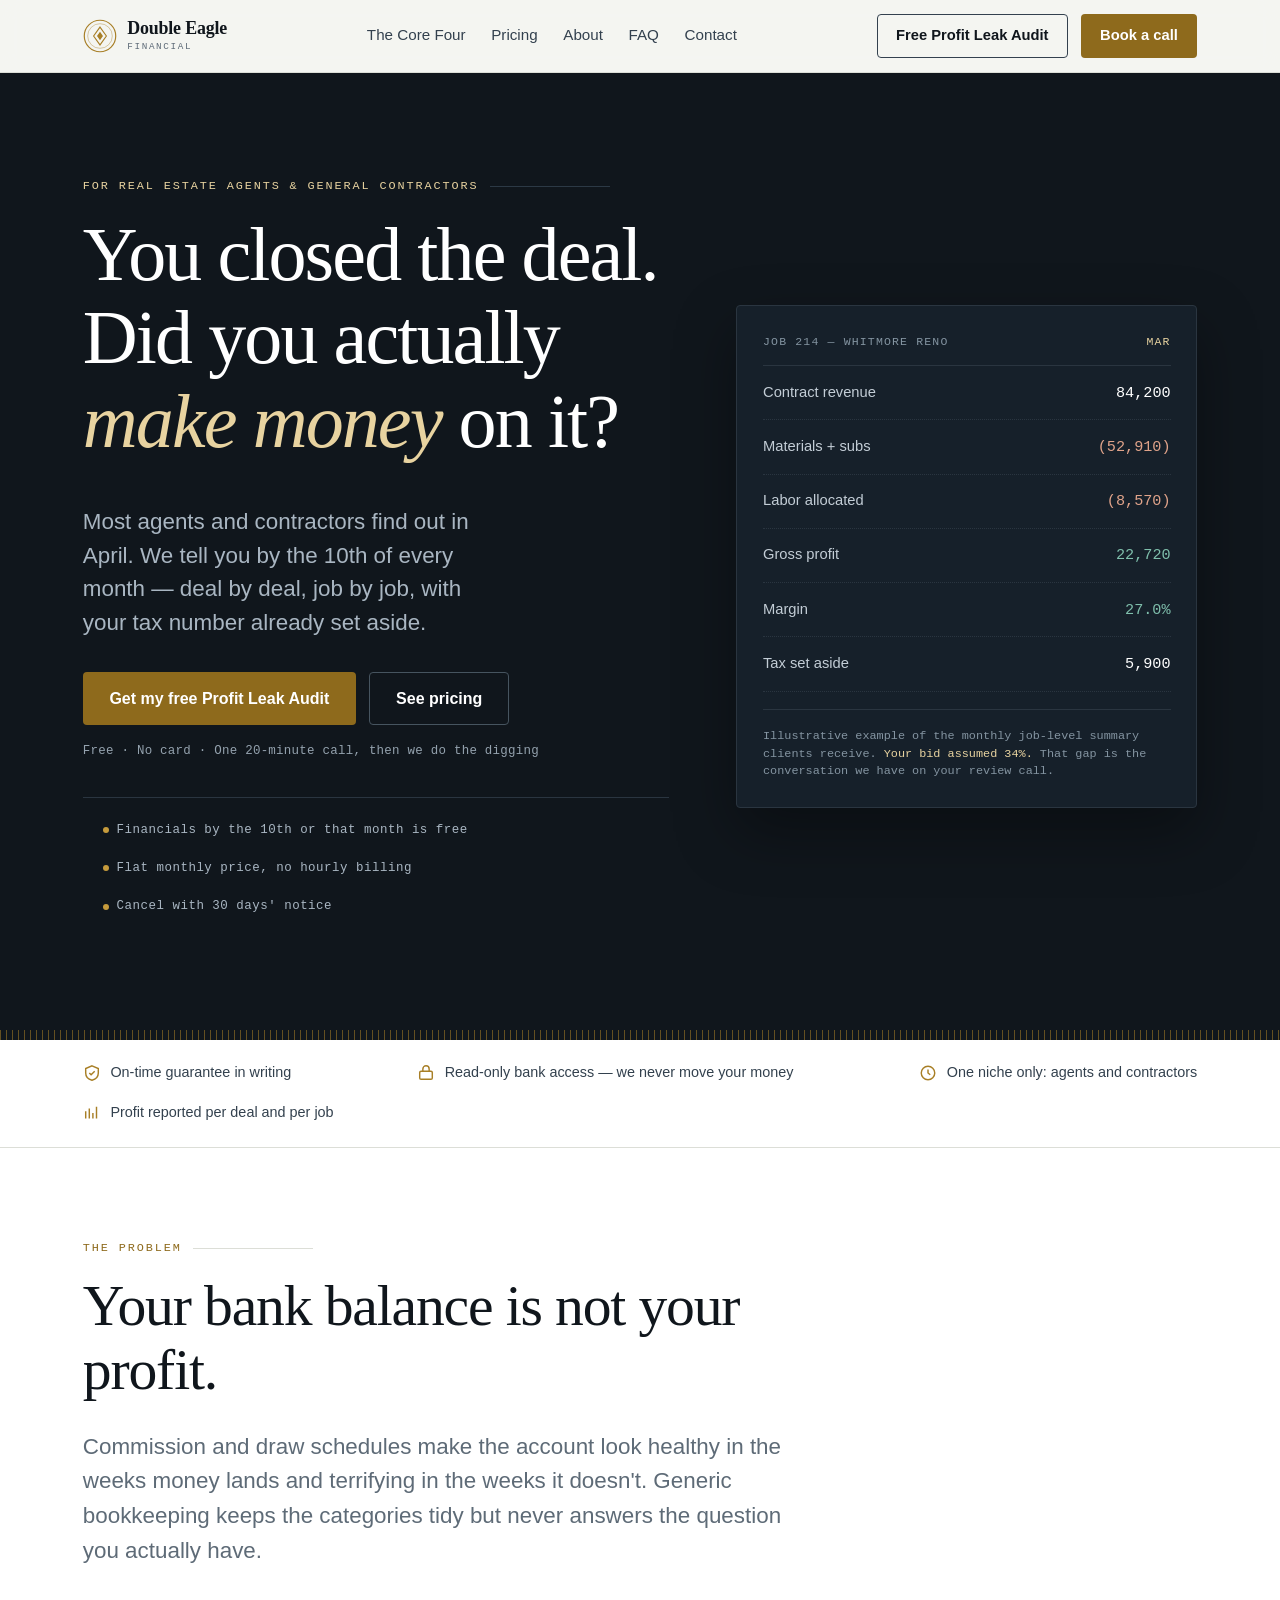
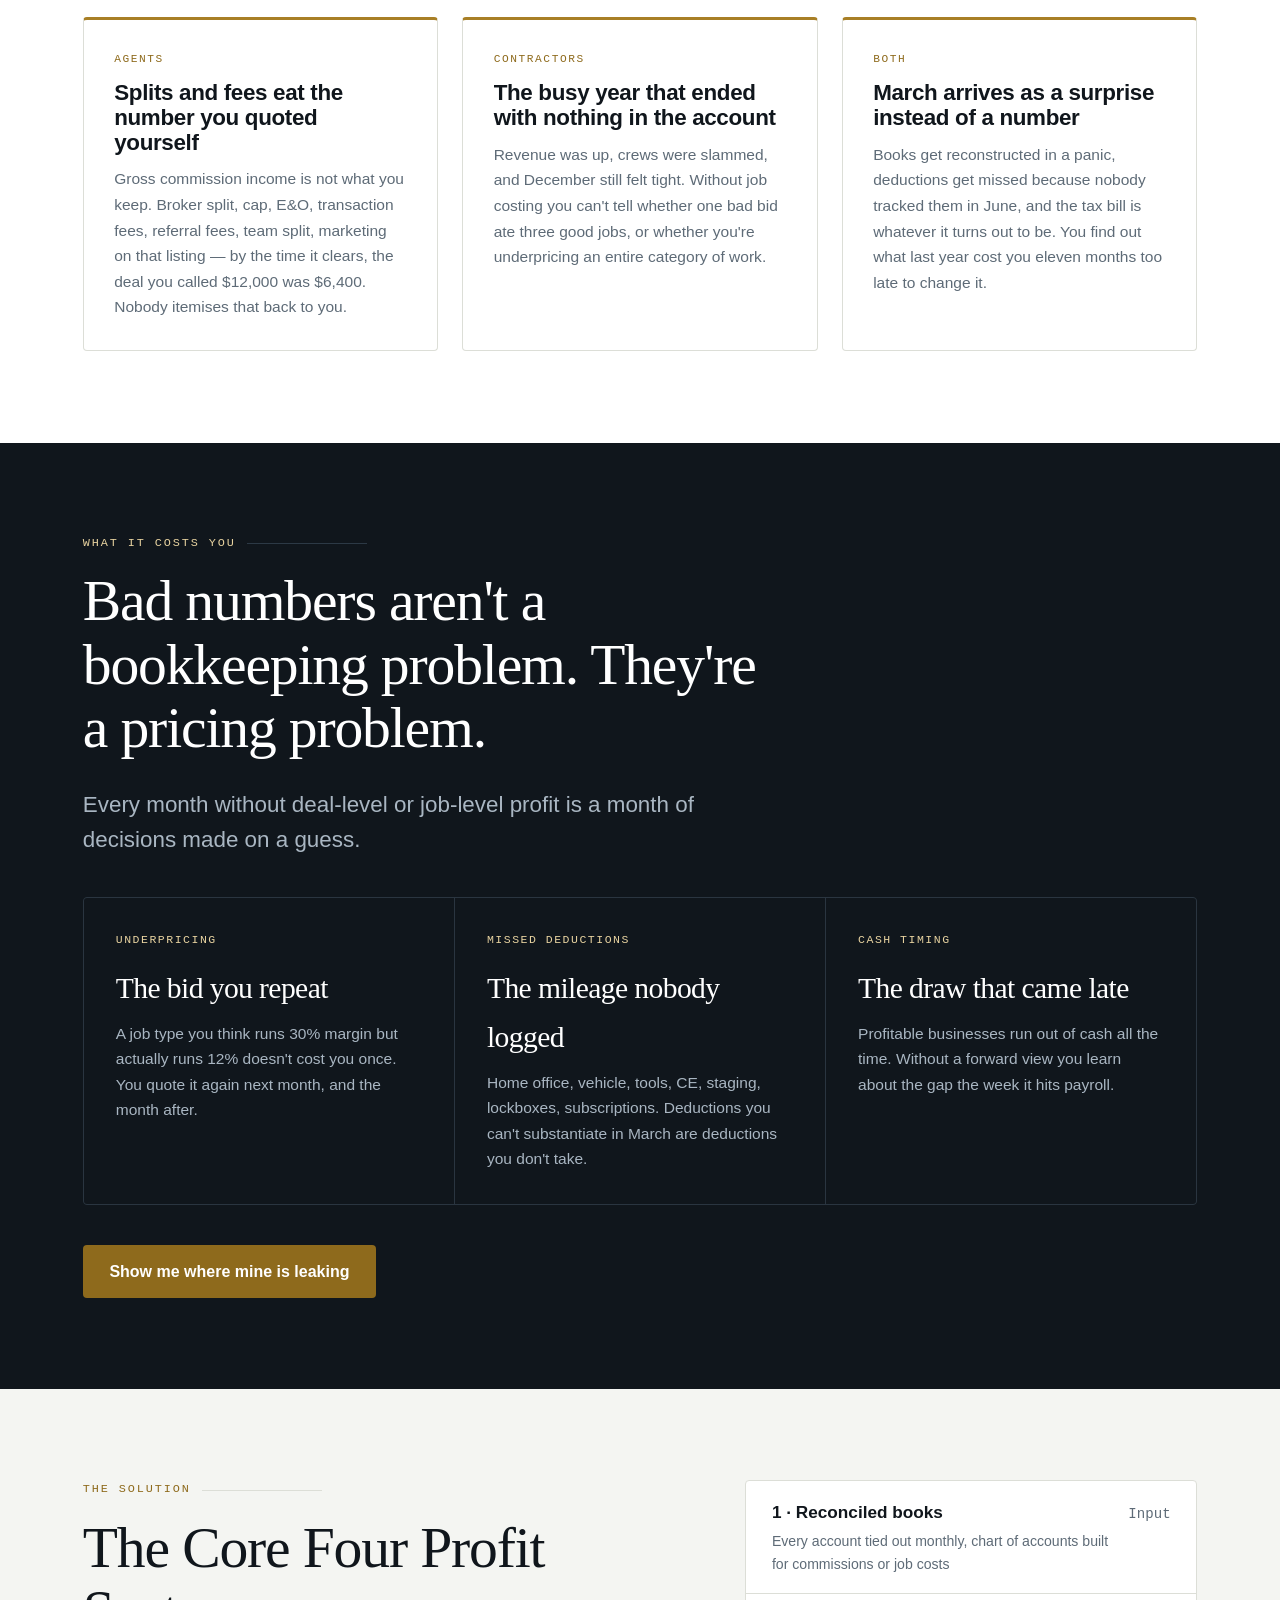
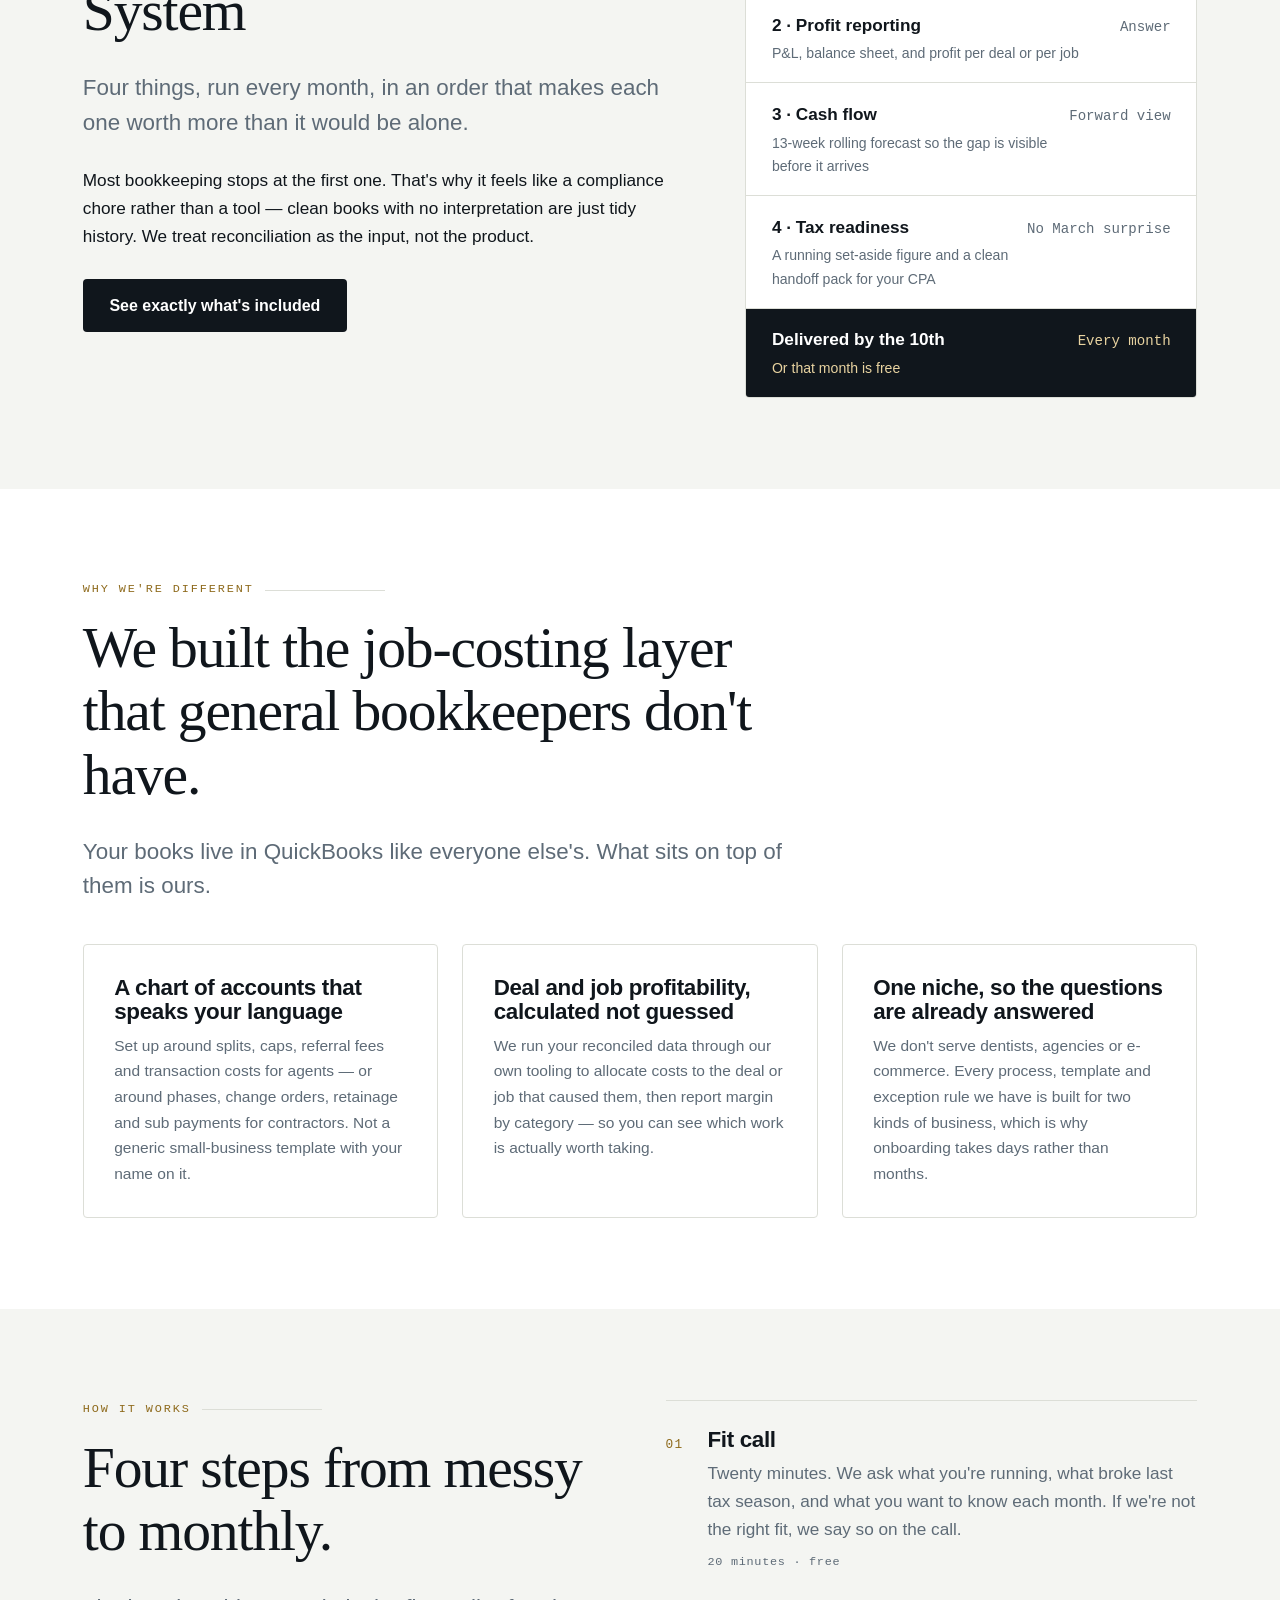
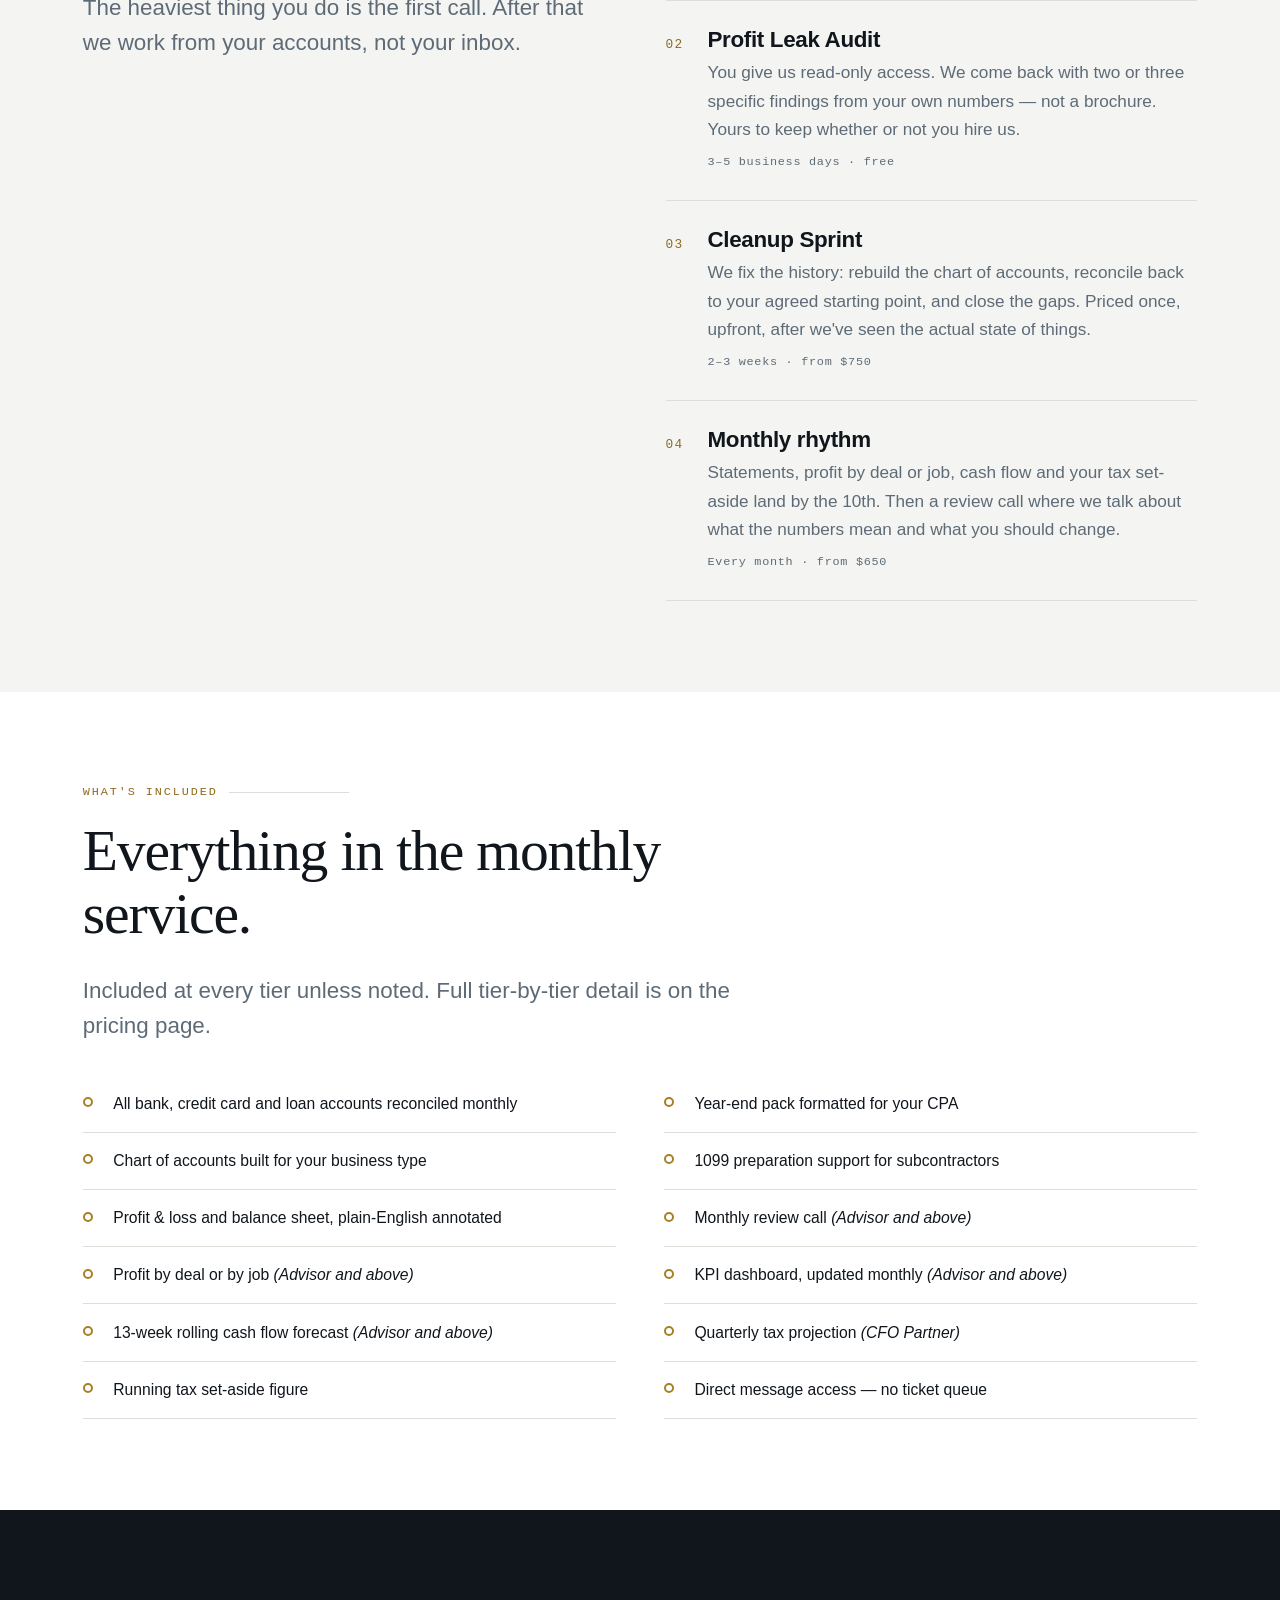
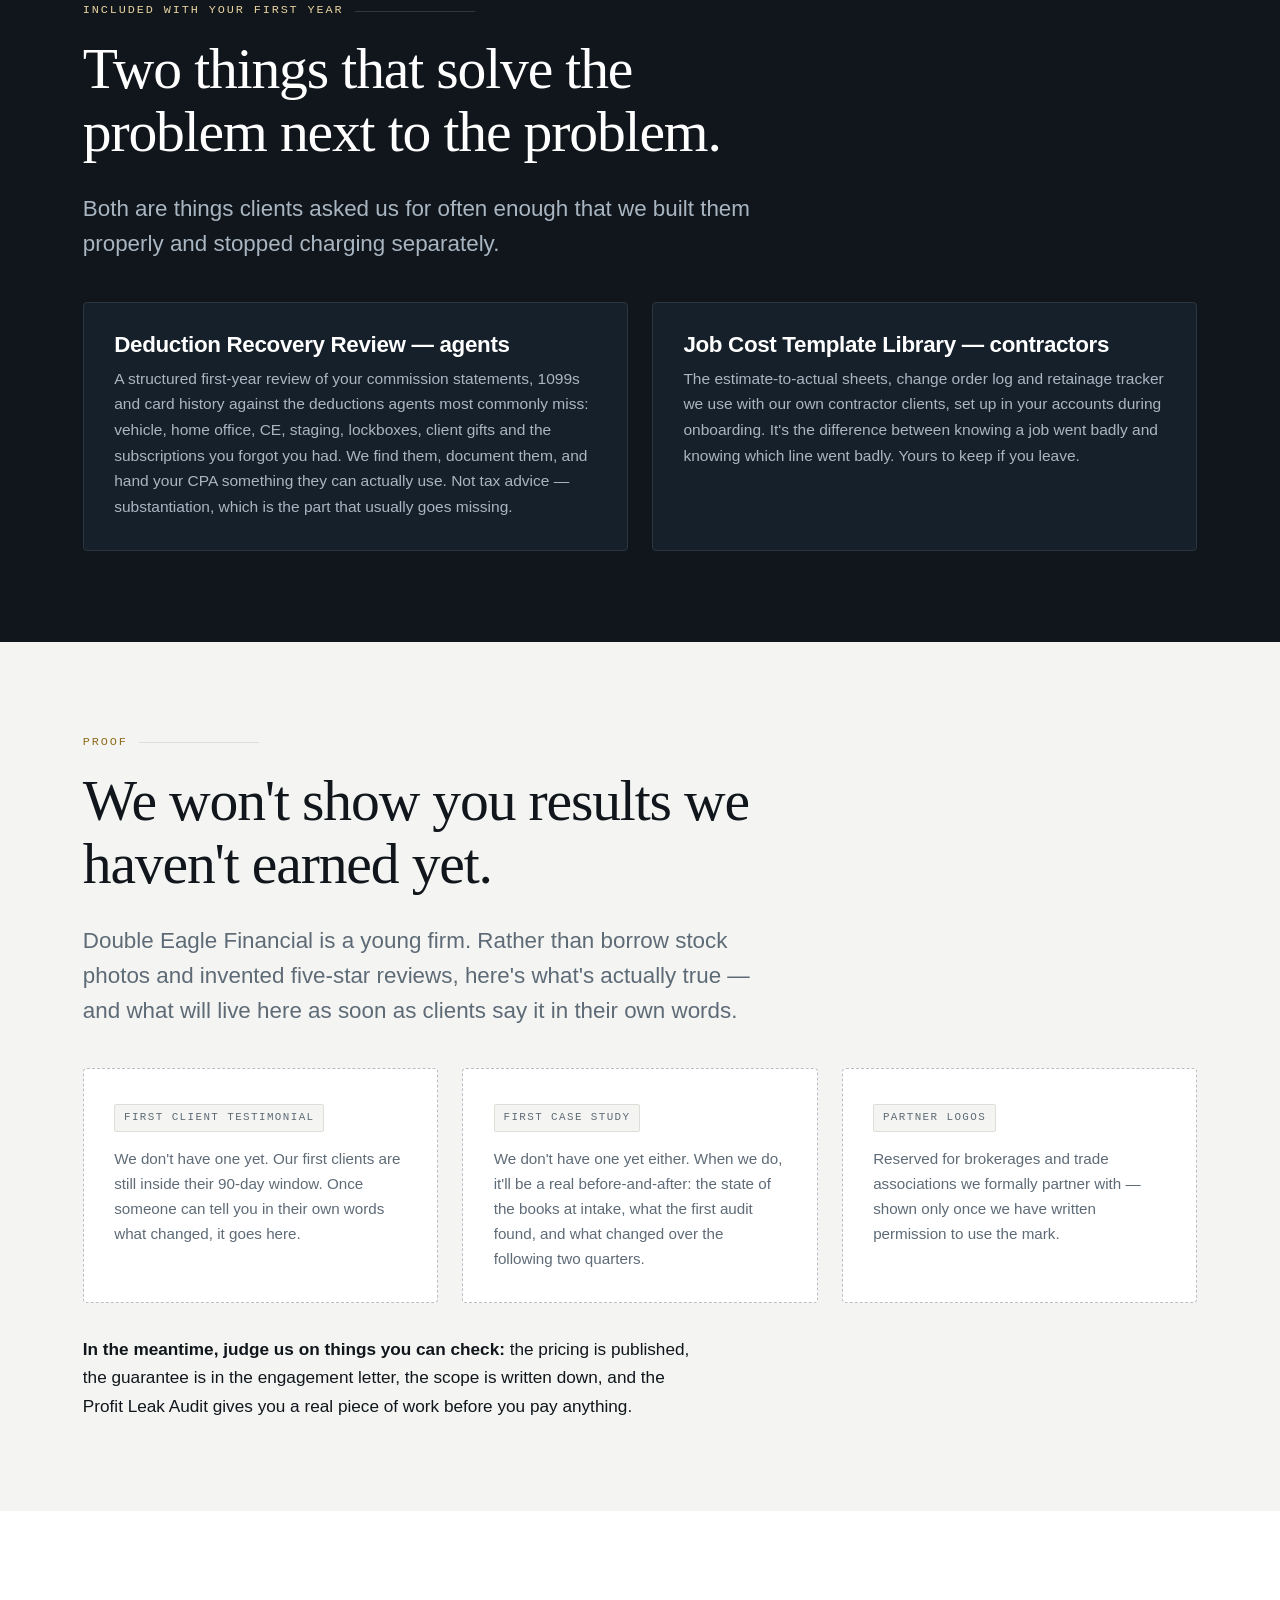
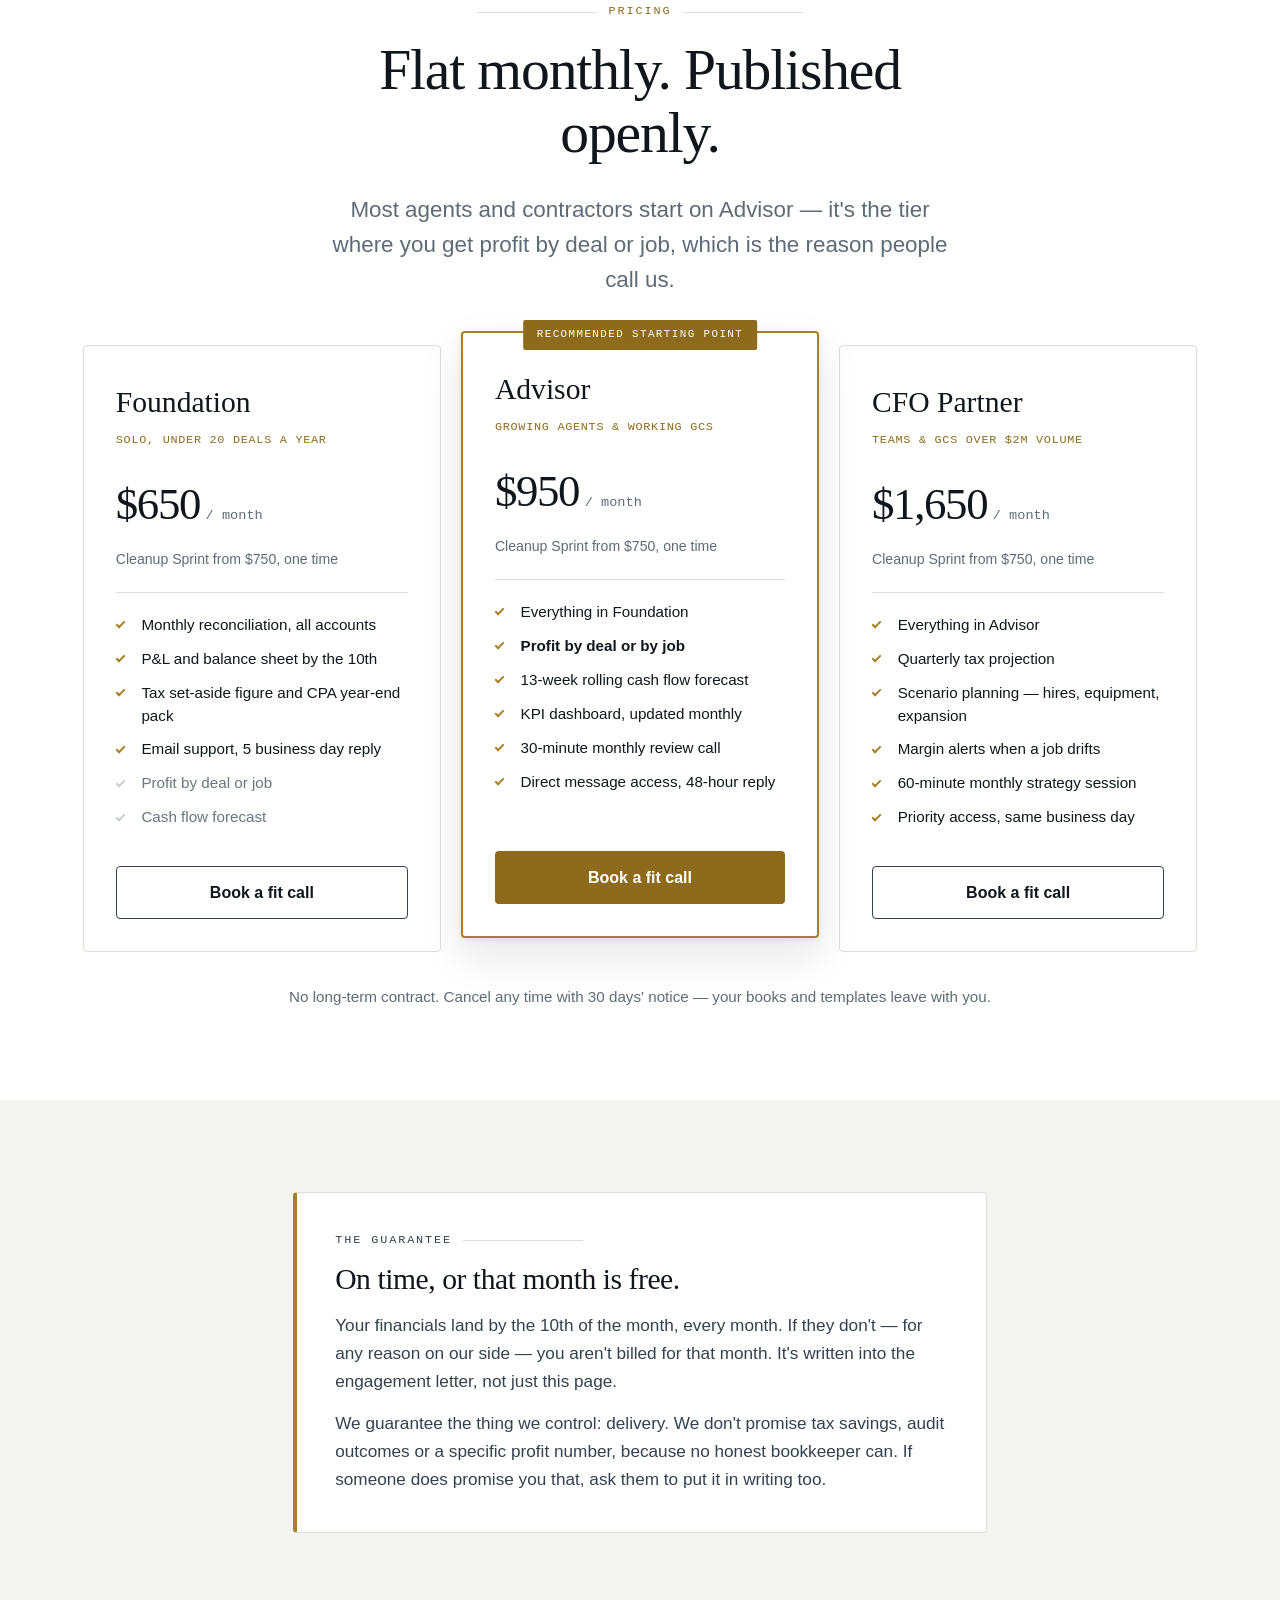
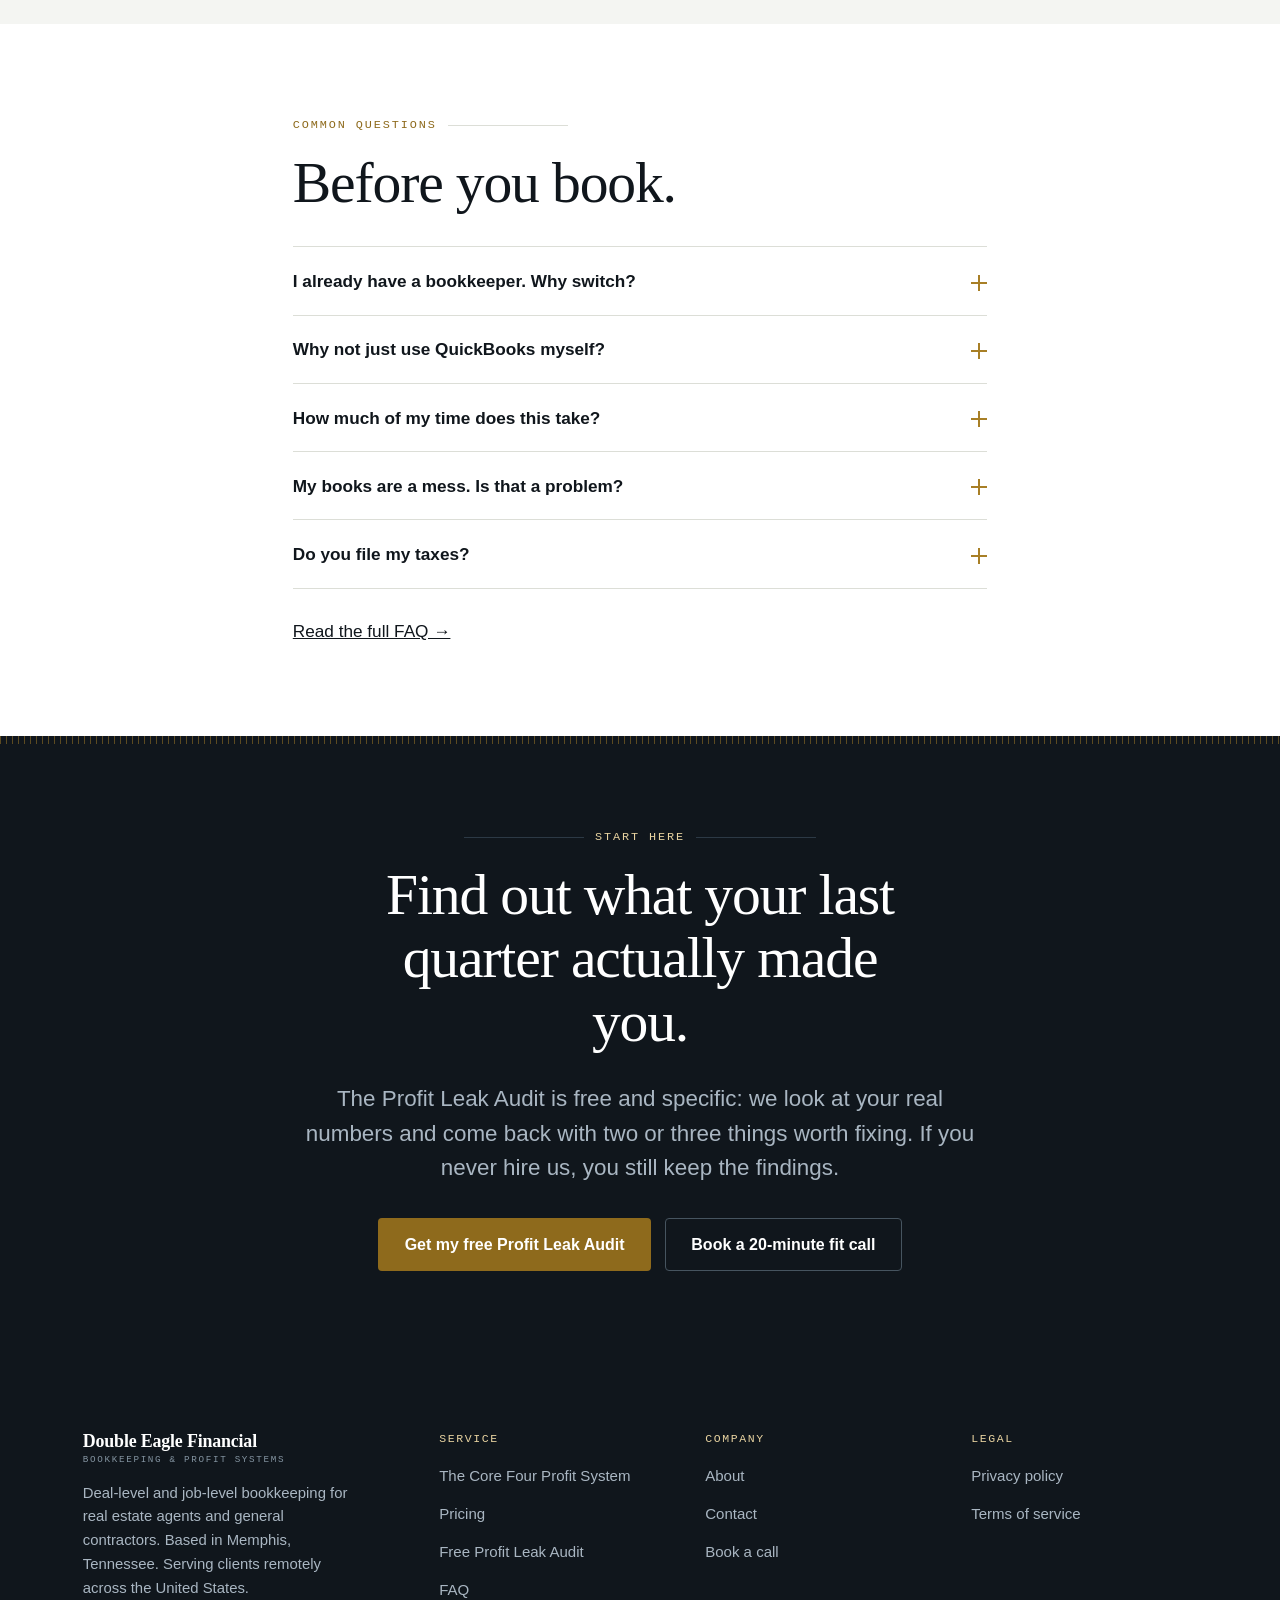
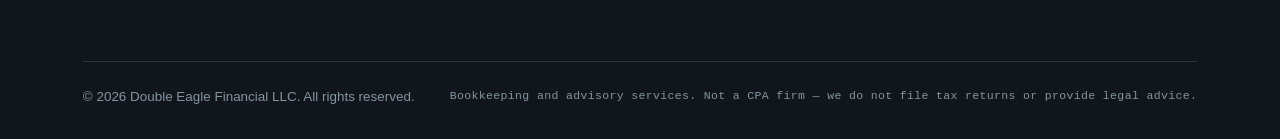
==== commit cd81ebcf: "Update founder bio in about.html and create a pull request on GitHub (6a98d907dea5cd954d5abfcb)" ====
--- a/index.html
+++ b/index.html
@@ -381,7 +381,7 @@
           <li class="off">Profit by deal or job</li>
           <li class="off">Cash flow forecast</li>
         </ul>
-        <a class="btn btn--ghost btn--block" href="/pricing.html" data-cta="pricing-foundation" data-cta-location="home-pricing">Compare tiers</a>
+        <a class="btn btn--ghost btn--block" href="/book-a-call.html" data-cta="book-call" data-cta-location="home-pricing">Book a fit call</a>
       </div>
 
       <div class="tier tier--featured">
@@ -414,7 +414,7 @@
           <li>60-minute monthly strategy session</li>
           <li>Priority access, same business day</li>
         </ul>
-        <a class="btn btn--ghost btn--block" href="/pricing.html" data-cta="pricing-cfo" data-cta-location="home-pricing">Compare tiers</a>
+        <a class="btn btn--ghost btn--block" href="/book-a-call.html" data-cta="book-call" data-cta-location="home-pricing">Book a fit call</a>
       </div>
     </div>
     <p class="center" style="margin-top:2rem;color:var(--muted);font-size:.95rem">No long-term contract. Cancel any time with 30 days' notice — your books and templates leave with you.</p>
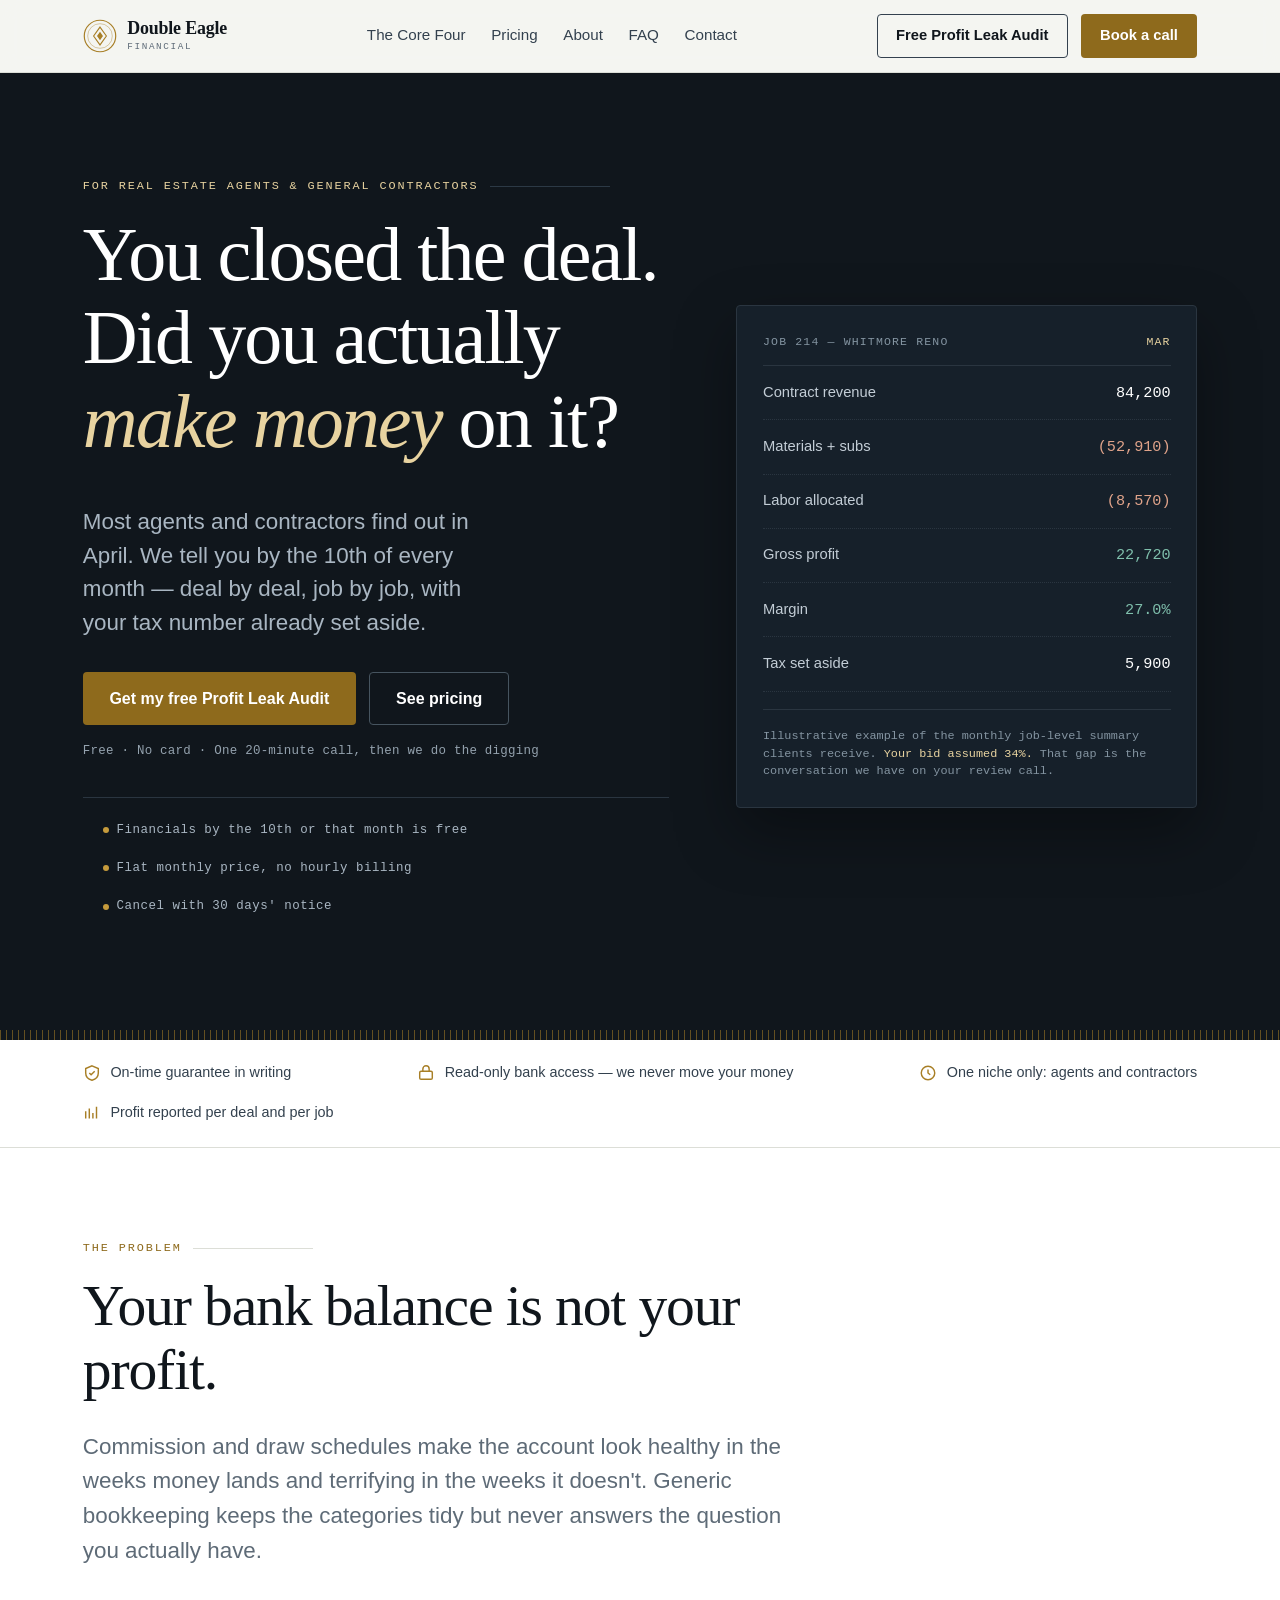
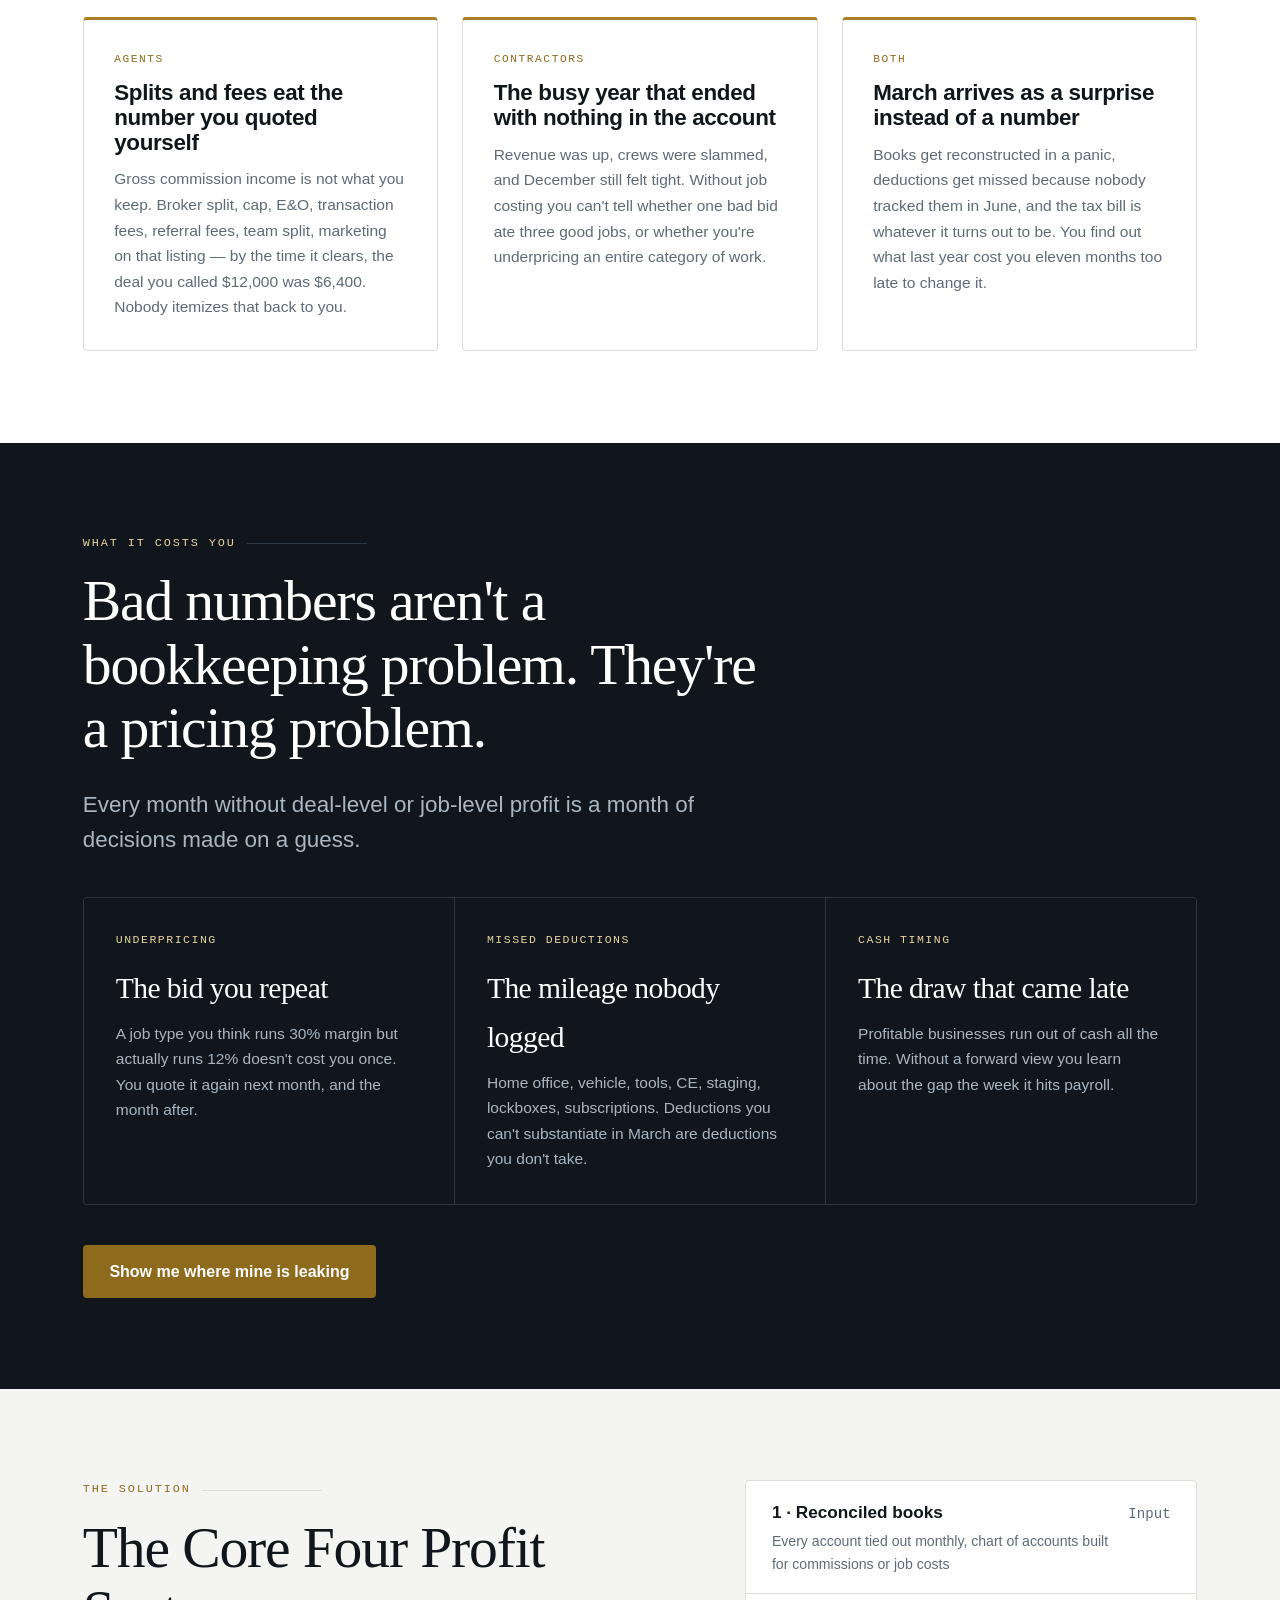
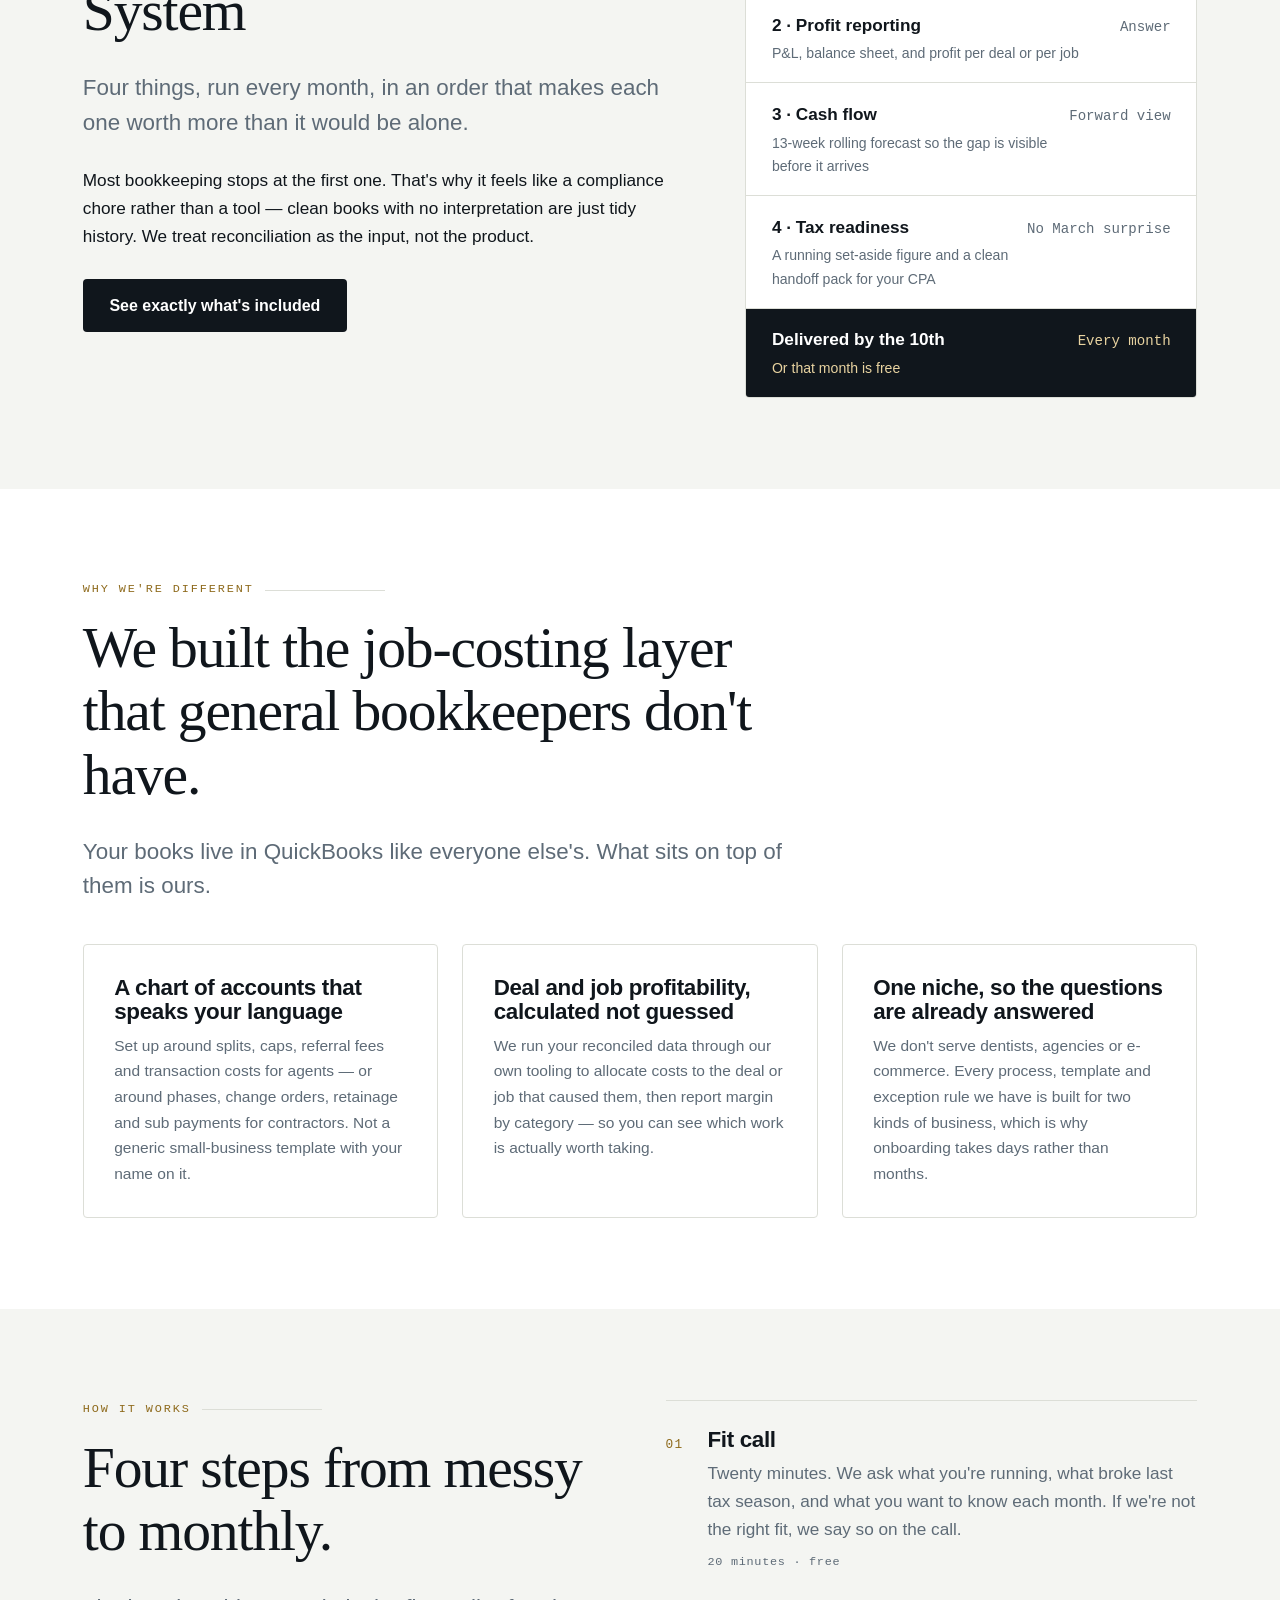
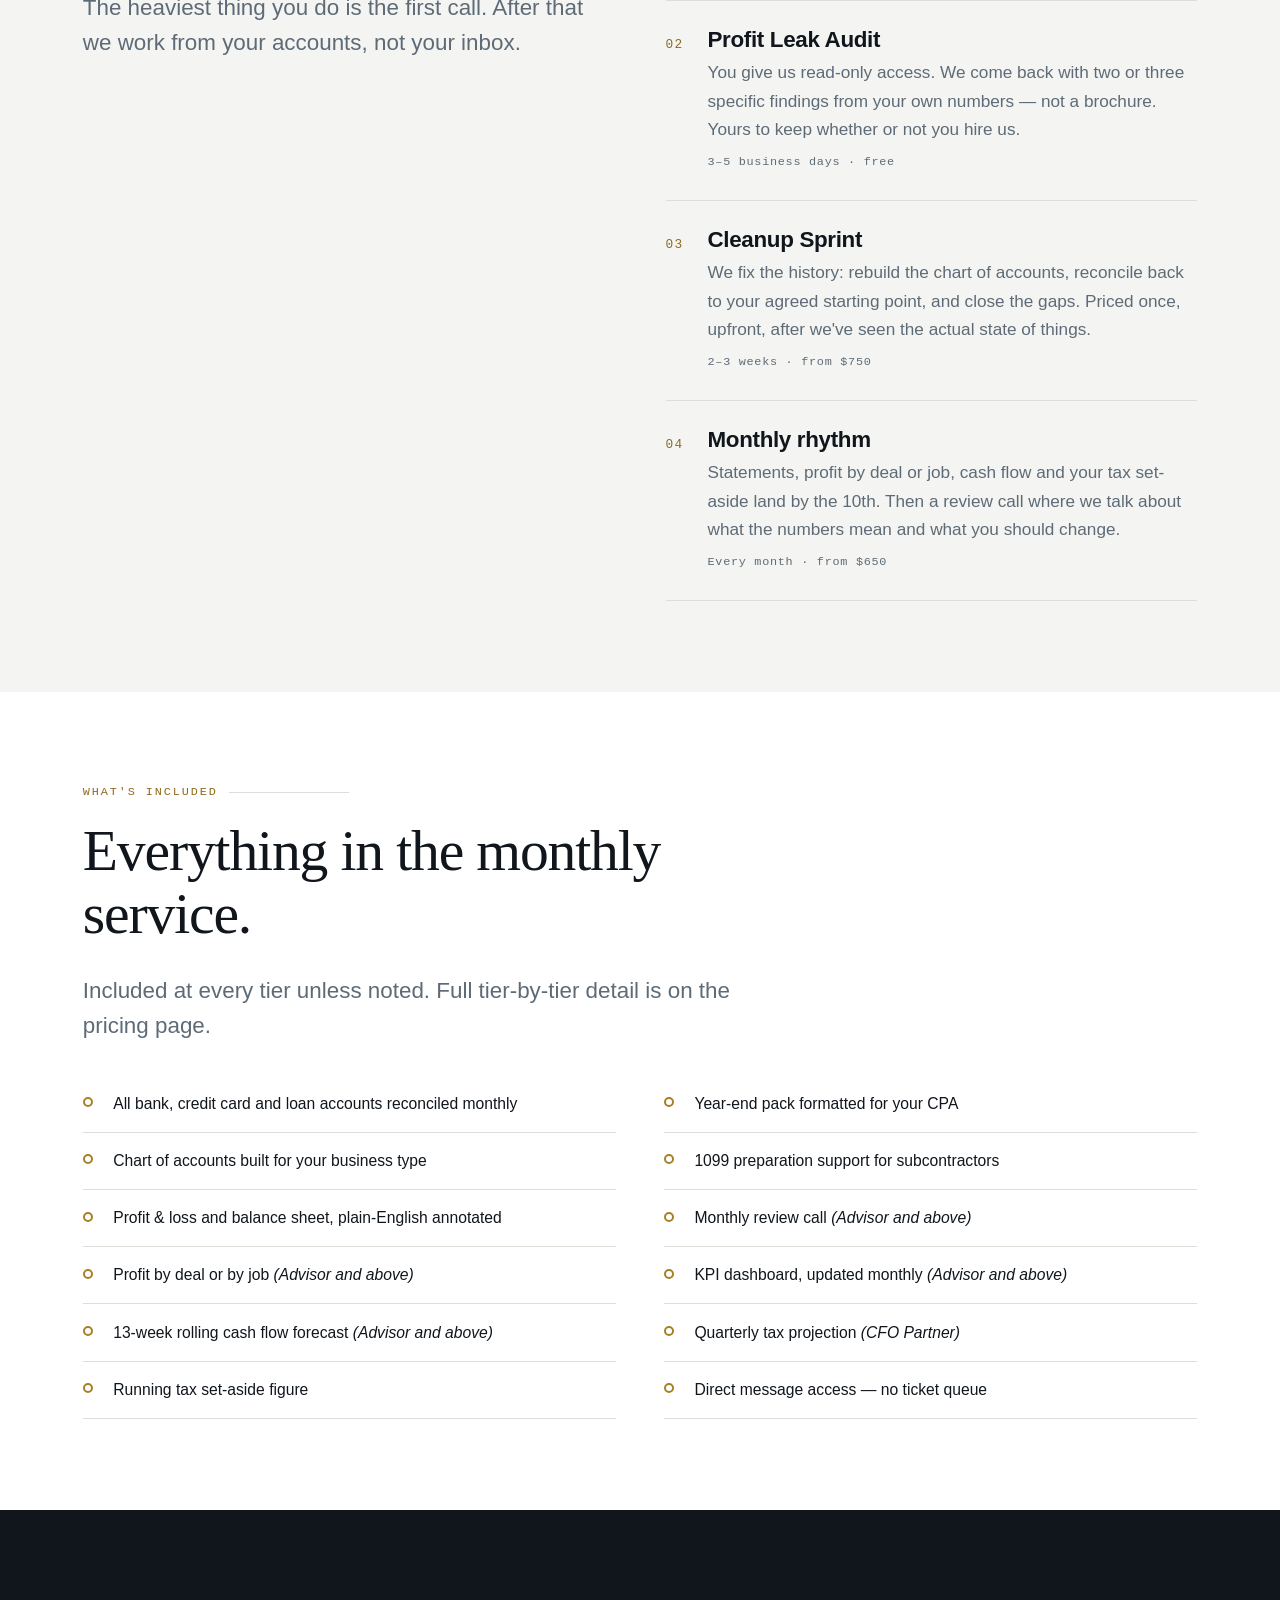
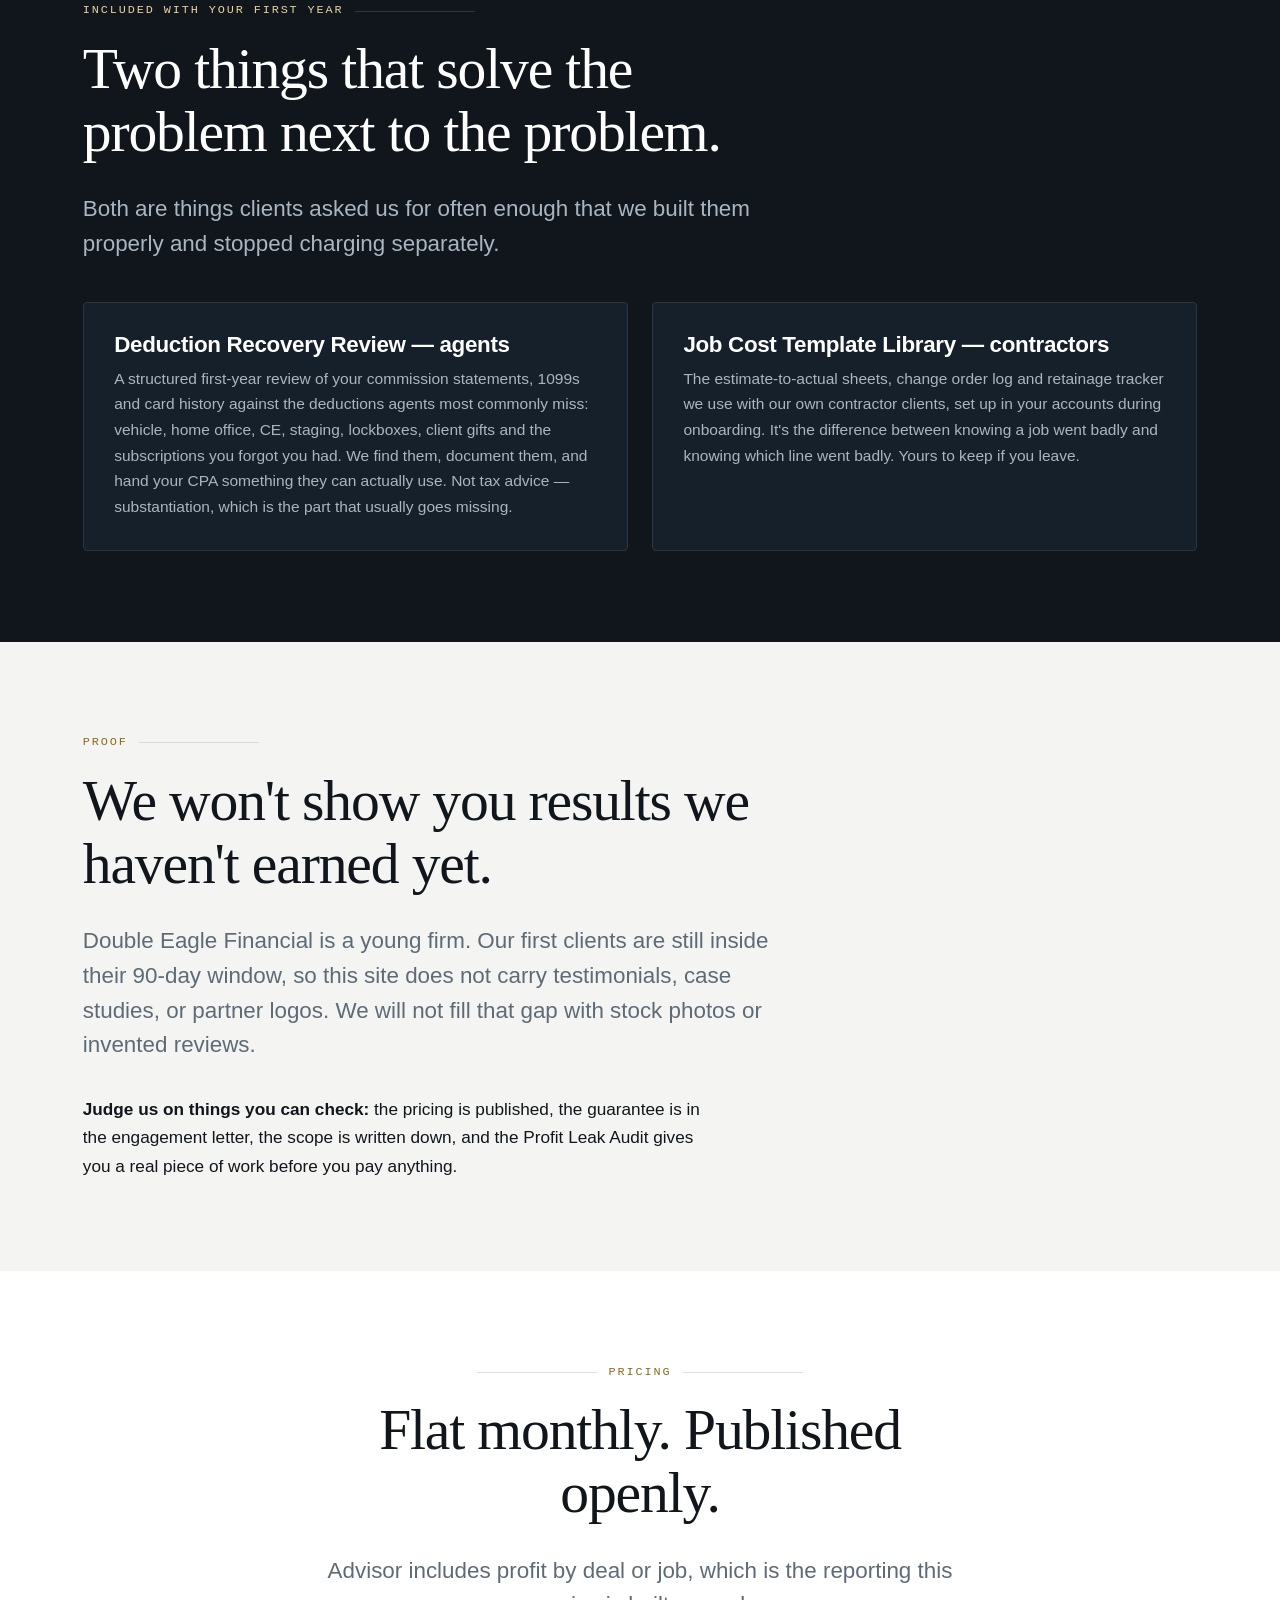
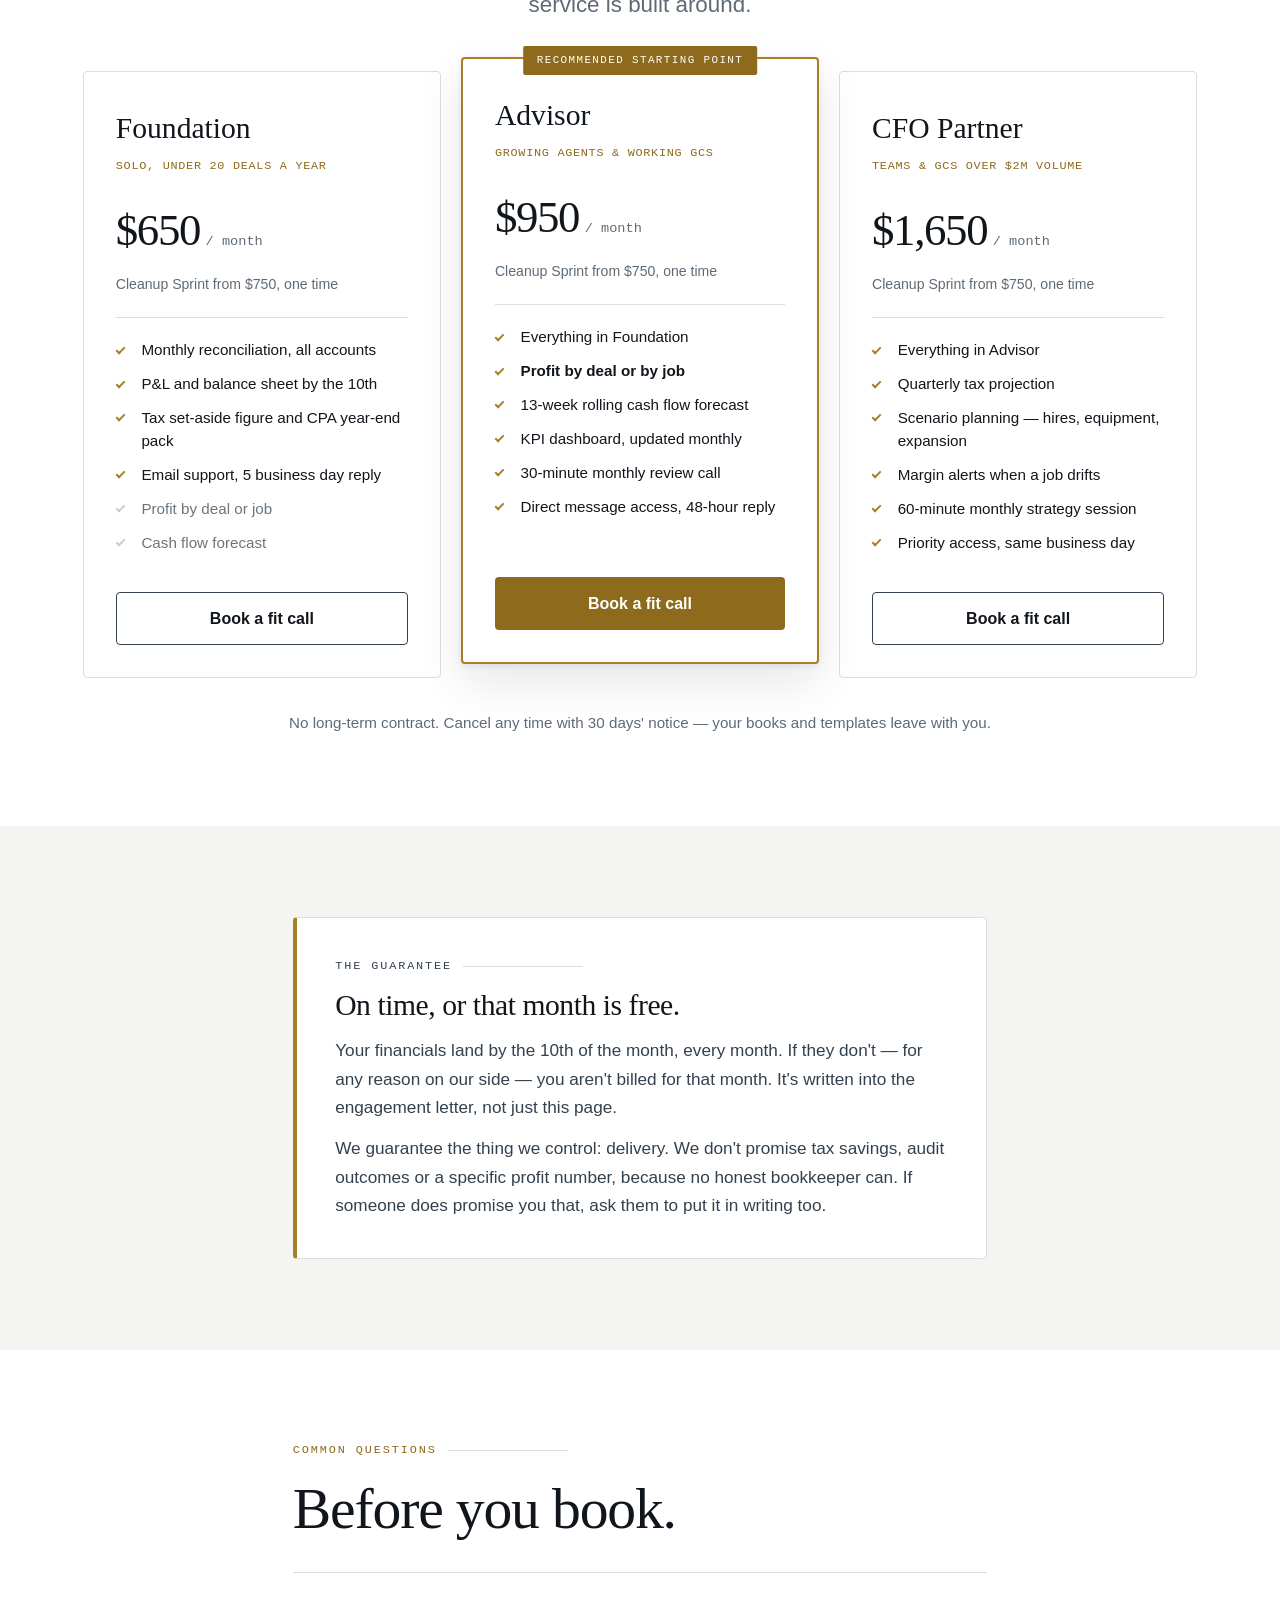
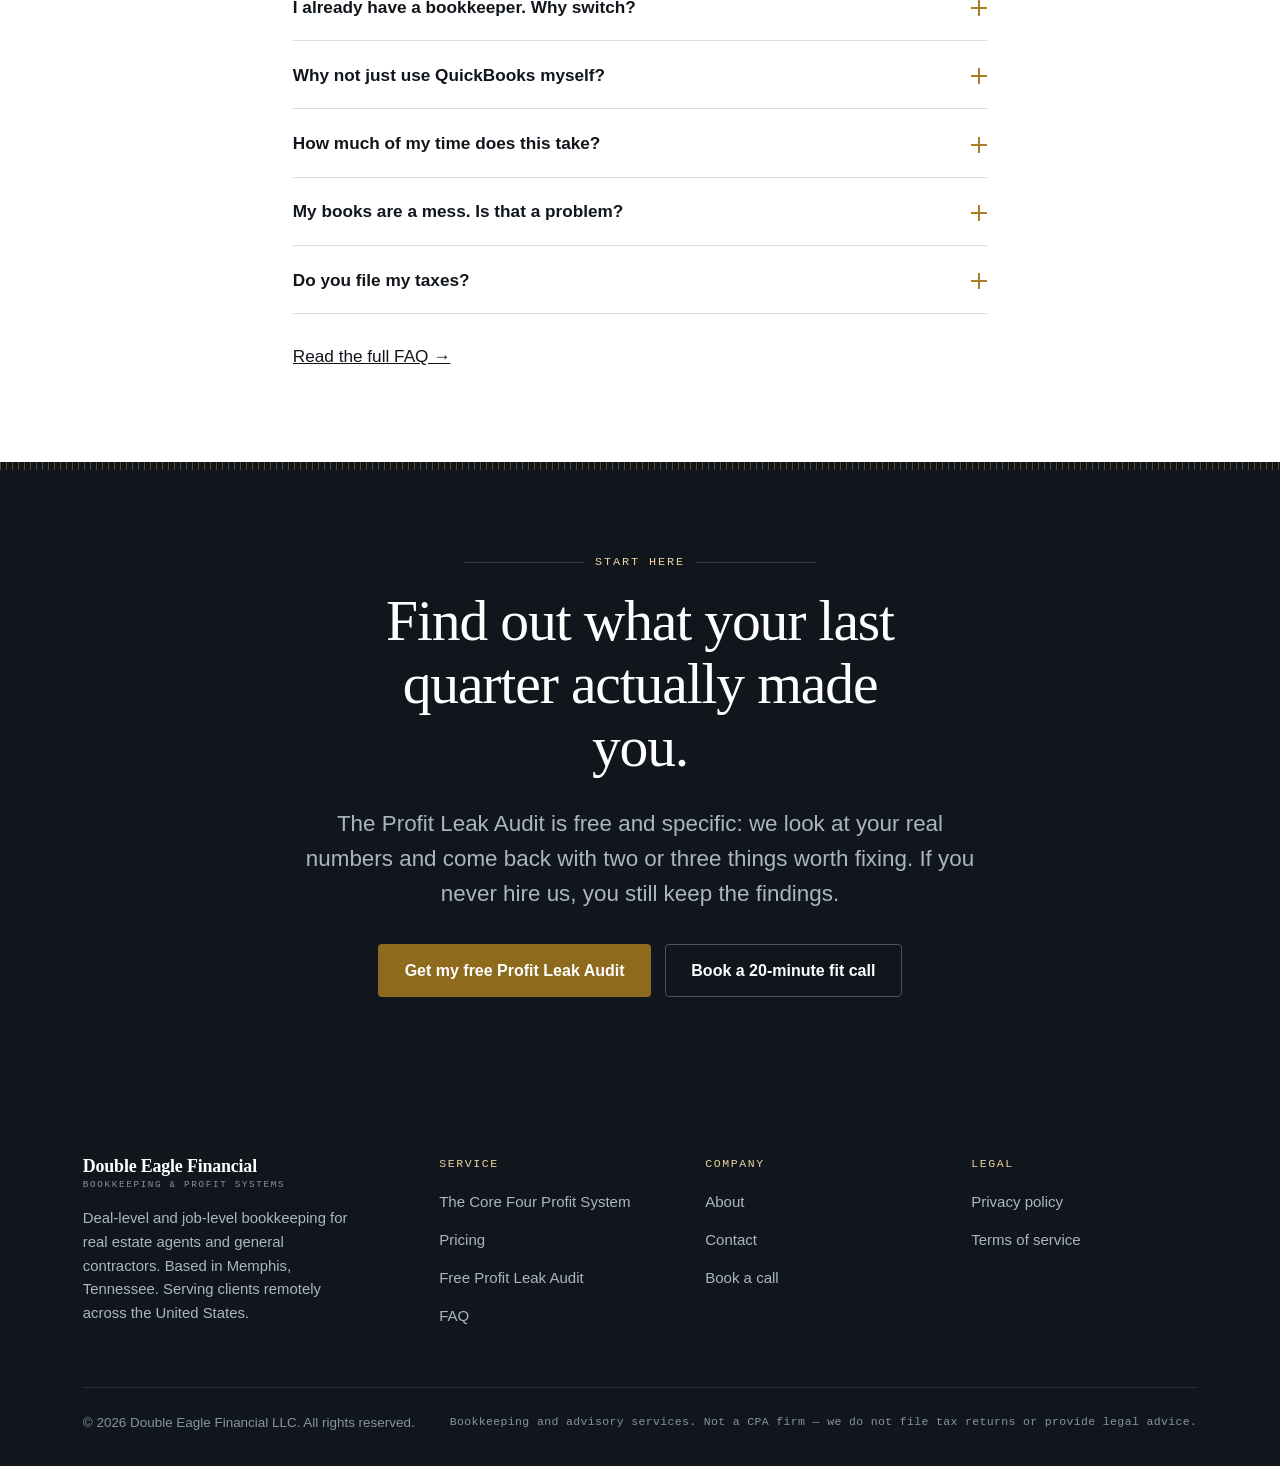
==== commit c3e47c9c: "Remove internal notes, the Pages deploy, and unbacked copy Drop the attorney notes from the privacy " ====
--- a/index.html
+++ b/index.html
@@ -152,7 +152,7 @@
       <div class="rule-card">
         <span class="tag">Agents</span>
         <h3>Splits and fees eat the number you quoted yourself</h3>
-        <p>Gross commission income is not what you keep. Broker split, cap, E&amp;O, transaction fees, referral fees, team split, marketing on that listing — by the time it clears, the deal you called $12,000 was $6,400. Nobody itemises that back to you.</p>
+        <p>Gross commission income is not what you keep. Broker split, cap, E&amp;O, transaction fees, referral fees, team split, marketing on that listing — by the time it clears, the deal you called $12,000 was $6,400. Nobody itemizes that back to you.</p>
       </div>
       <div class="rule-card">
         <span class="tag">Contractors</span>
@@ -339,23 +339,9 @@
     <div style="max-width:700px">
       <p class="eyebrow">Proof</p>
       <h2>We won't show you results we haven't earned yet.</h2>
-      <p class="lede">Double Eagle Financial is a young firm. Rather than borrow stock photos and invented five-star reviews, here's what's actually true — and what will live here as soon as clients say it in their own words.</p>
-    </div>
-    <div class="grid grid--3 reveal" style="margin-top:2.5rem">
-      <div class="proof-placeholder">
-        <span class="tag">First client testimonial</span>
-        <p>We don't have one yet. Our first clients are still inside their 90-day window. Once someone can tell you in their own words what changed, it goes here.</p>
-      </div>
-      <div class="proof-placeholder">
-        <span class="tag">First case study</span>
-        <p>We don't have one yet either. When we do, it'll be a real before-and-after: the state of the books at intake, what the first audit found, and what changed over the following two quarters.</p>
-      </div>
-      <div class="proof-placeholder">
-        <span class="tag">Partner logos</span>
-        <p>Reserved for brokerages and trade associations we formally partner with — shown only once we have written permission to use the mark.</p>
-      </div>
-    </div>
-    <p style="margin-top:2rem;max-width:65ch"><strong>In the meantime, judge us on things you can check:</strong> the pricing is published, the guarantee is in the engagement letter, the scope is written down, and the Profit Leak Audit gives you a real piece of work before you pay anything.</p>
+      <p class="lede">Double Eagle Financial is a young firm. Our first clients are still inside their 90-day window, so this site does not carry testimonials, case studies, or partner logos. We will not fill that gap with stock photos or invented reviews.</p>
+    </div>
+    <p style="margin-top:2rem;max-width:65ch"><strong>Judge us on things you can check:</strong> the pricing is published, the guarantee is in the engagement letter, the scope is written down, and the Profit Leak Audit gives you a real piece of work before you pay anything.</p>
   </div>
 </section>
 
@@ -364,7 +350,7 @@
     <div class="center" style="max-width:640px;margin-inline:auto">
       <p class="eyebrow eyebrow--center">Pricing</p>
       <h2>Flat monthly. Published openly.</h2>
-      <p class="lede">Most agents and contractors start on Advisor — it's the tier where you get profit by deal or job, which is the reason people call us.</p>
+      <p class="lede">Advisor includes profit by deal or job, which is the reporting this service is built around.</p>
     </div>
 
     <div class="tiers" style="margin-top:3rem">
--- a/assets/css/styles.css
+++ b/assets/css/styles.css
@@ -473,20 +473,6 @@
 .faq-group-title { font-family: var(--font-display); font-size: var(--step-2); font-weight: 500; margin: 3rem 0 .5rem; }
 .faq-group-title:first-of-type { margin-top: 0; }
 
-/* ---------- Cal.com embed ---------- */
-.cal-inline {
-  width: 100%;
-  min-height: 680px;
-  background: var(--white);
-  border: 1px solid var(--line);
-  border-radius: var(--radius);
-  box-shadow: var(--shadow-sm);
-  overflow: hidden;
-}
-@media (max-width: 620px) {
-  .cal-inline { min-height: 860px; }
-}
-
 /* ---------- Forms ---------- */
 .form-panel {
   background: var(--white); border: 1px solid var(--line); border-radius: var(--radius);
@@ -545,18 +531,6 @@
 .fit-col li { position: relative; padding-left: 1.7rem; margin-bottom: .8rem; font-size: .96rem; color: var(--slate); }
 .fit-col--yes li::before { content: ""; position: absolute; left: 0; top: .42em; width: 10px; height: 6px; border-left: 2px solid var(--verdigris); border-bottom: 2px solid var(--verdigris); transform: rotate(-45deg); }
 .fit-col--no li::before { content: "—"; position: absolute; left: 0; top: 0; color: #6B757E; font-weight: 600; }
-
-/* Proof placeholder — clearly labelled, never fabricated */
-.proof-placeholder {
-  background: var(--white); border: 1px dashed #B9BEC4; border-radius: var(--radius);
-  padding: clamp(1.4rem, 1.1rem + 1vw, 2rem);
-}
-.proof-placeholder .tag {
-  font-family: var(--font-mono); font-size: .68rem; letter-spacing: .13em; text-transform: uppercase;
-  color: var(--muted); background: var(--paper); border: 1px solid var(--line);
-  padding: .25rem .55rem; border-radius: 2px; display: inline-block; margin-bottom: .9rem;
-}
-.proof-placeholder p { color: var(--muted); font-size: .95rem; margin: 0; }
 
 /* ---------- CTA band ---------- */
 .cta-band { background: var(--ink); color: var(--paper); text-align: center; position: relative; }
@@ -625,7 +599,7 @@
 /* ==========================================================================
    Dark-surface overrides
    Four sections render on ink: .hero, .page-head, .cta-band and .section--ink.
-   They previously inherited light-surface component colours, which made ghost
+   They previously inherited light-surface component colors, which made ghost
    buttons dark-on-dark and dropped helper text below contrast minimums.
    Declared last so they win without !important.
    ========================================================================== */
